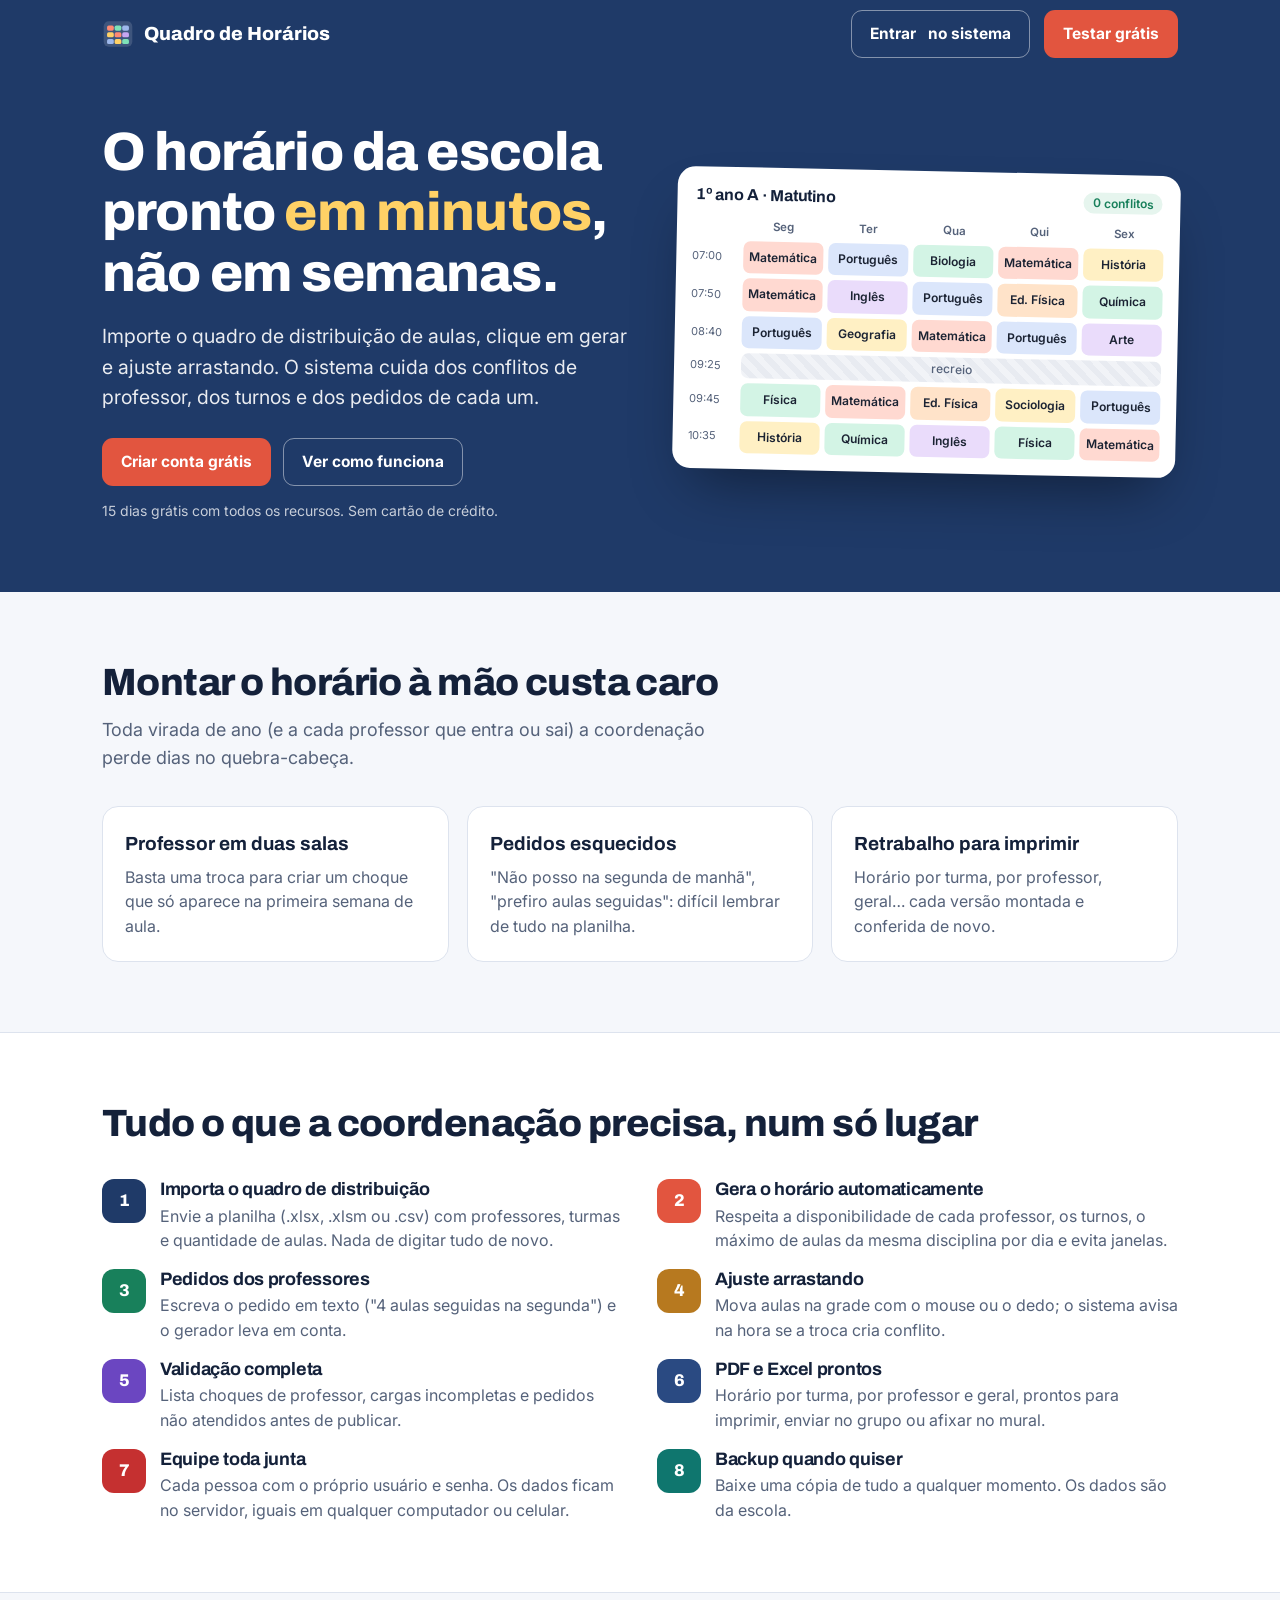
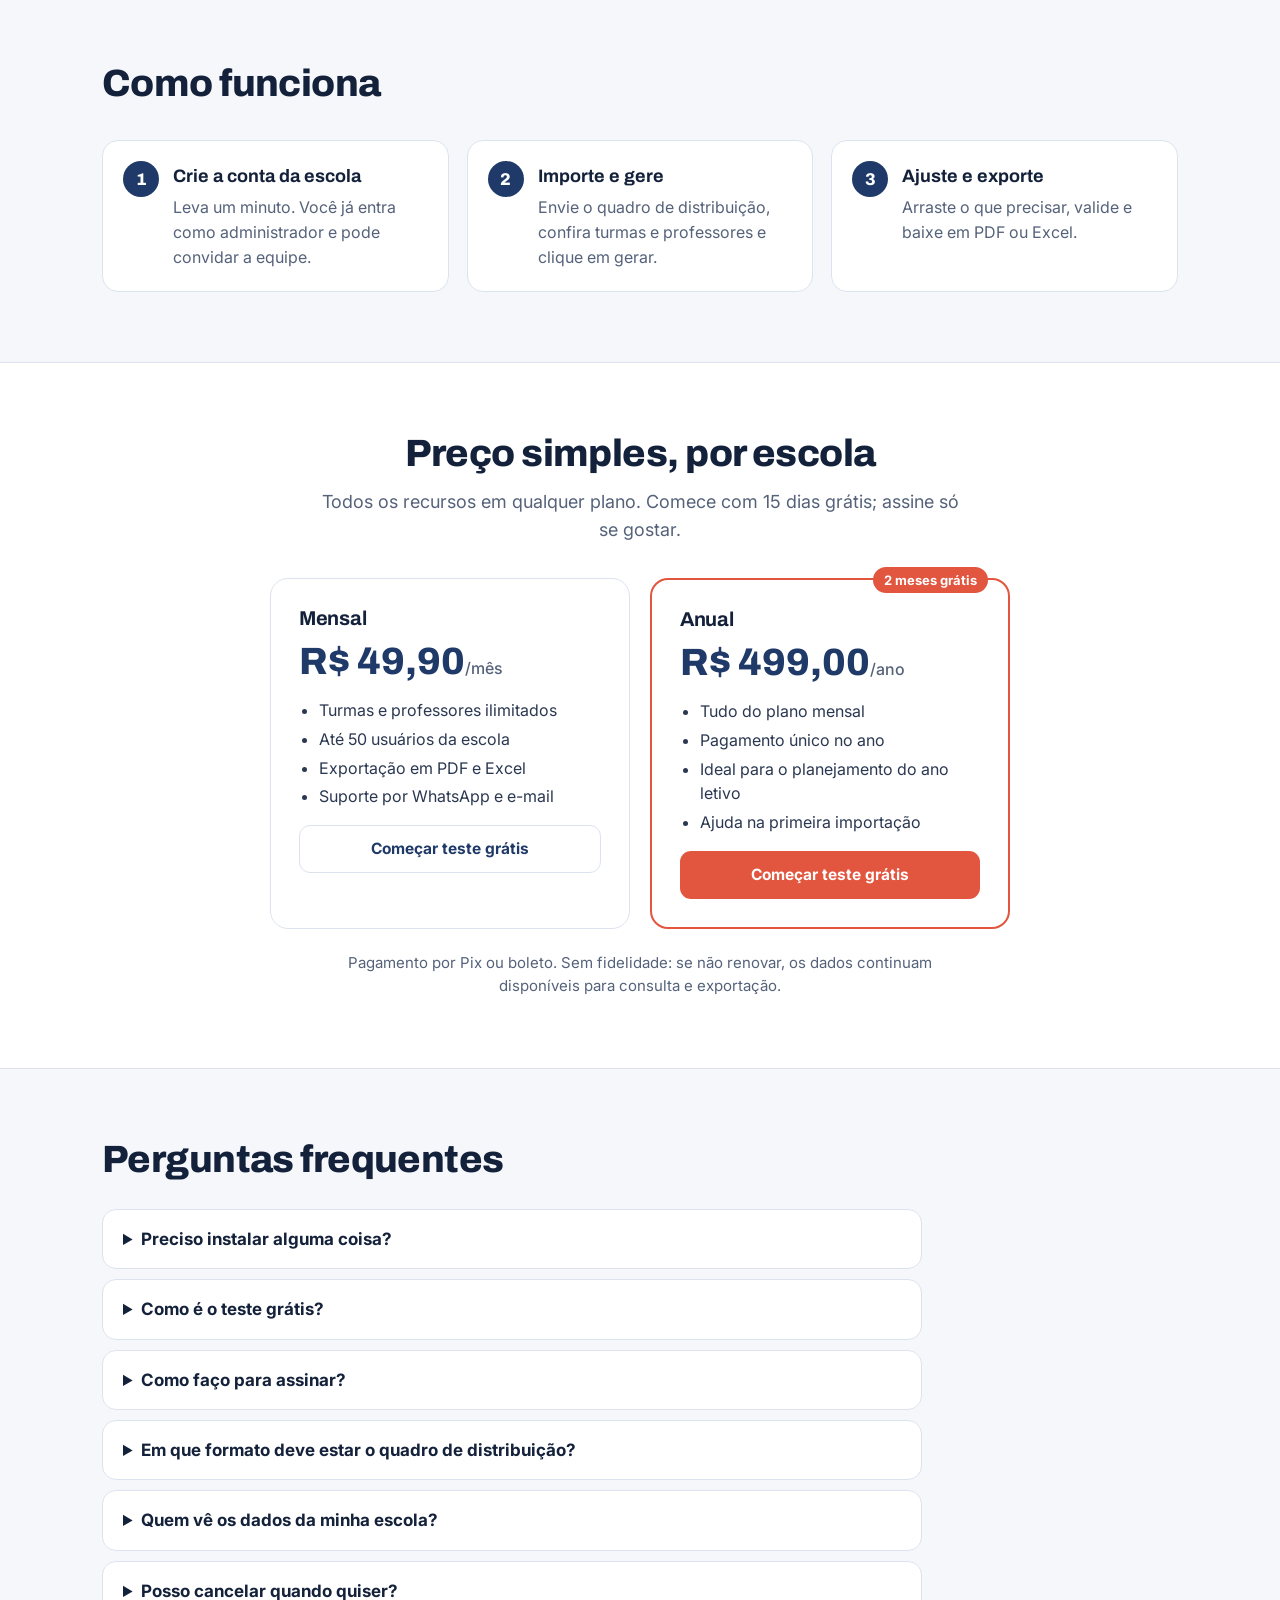
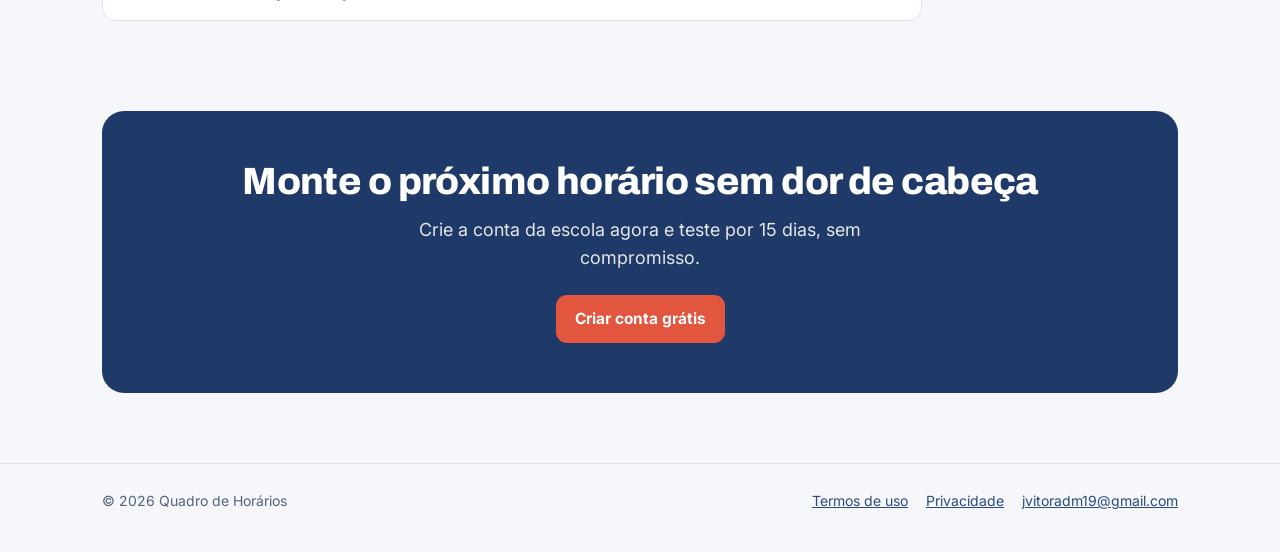
==== site/index.html @ f1c4f9b8 "Várias escolas: cadastro com teste grátis, vencimento, painel do dono e página de vendas - Banco: qu" ====
<!DOCTYPE html>
<html lang="pt-BR">
<head>
<meta charset="utf-8">
<meta name="viewport" content="width=device-width, initial-scale=1">
<title>Quadro de Horários · horário escolar pronto em minutos</title>
<meta name="description" content="Sistema online para montar o quadro de horários da escola: importa o quadro de distribuição de aulas, gera o horário sem conflitos, respeita os pedidos dos professores e exporta em PDF e Excel. Teste grátis por 15 dias.">
<meta property="og:title" content="Quadro de Horários · horário escolar pronto em minutos">
<meta property="og:description" content="Importe o quadro de distribuição, gere o horário sem conflitos e exporte em PDF e Excel. Teste grátis por 15 dias.">
<link rel="preconnect" href="https://fonts.googleapis.com">
<link href="https://fonts.googleapis.com/css2?family=Archivo:wght@600;700;800&family=Inter:wght@400;500;600;700&display=swap" rel="stylesheet">
<link rel="stylesheet" href="estilo.css">
<style>
.hero{background:var(--brand);color:#fff;padding:54px 0 70px;overflow:hidden}
.hero .w{display:grid;grid-template-columns:1.05fr 1fr;gap:44px;align-items:center}
.hero h1{font-size:clamp(34px,5vw,54px);font-weight:800;text-wrap:balance}
.hero h1 em{font-style:normal;color:#ffd166}
.hero p.lead{font-size:clamp(17px,2vw,19.5px);opacity:.9;margin:18px 0 26px;max-width:540px}
.hero .cta{display:flex;gap:12px;flex-wrap:wrap}
.hero small{display:block;margin-top:14px;opacity:.75;font-size:14px}
/* a "grade" ilustrativa */
.quadro{background:#fff;border-radius:18px;padding:16px;box-shadow:0 30px 60px -20px rgba(0,0,0,.45);color:var(--ink);transform:rotate(1.2deg)}
.quadro .tt{display:flex;justify-content:space-between;align-items:center;font-weight:700;font-family:var(--disp);margin:0 2px 10px}
.quadro .tt span{font:600 12px Inter;color:var(--ok);background:#e6f5ee;border-radius:99px;padding:3px 9px}
.g{display:grid;grid-template-columns:46px repeat(5,1fr);gap:5px;font-size:12px}
.g b{font-weight:600;color:var(--muted);text-align:center;font-size:11.5px}
.g i{font-style:normal;color:var(--muted);font-size:11px;display:flex;align-items:center}
.g div{border-radius:7px;padding:7px 5px;font-weight:600;text-align:center;color:#1b2333;white-space:nowrap;overflow:hidden;text-overflow:ellipsis}
.c1{background:#ffd9d1}.c2{background:#d3f4e5}.c3{background:#dbe6fb}.c4{background:#fff0c4}.c5{background:#eadcfb}.c6{background:#ffe3c9}
.g .rec{grid-column:2/-1;background:repeating-linear-gradient(45deg,#f1f3f7 0 6px,#e8ebf1 6px 12px);color:var(--muted);font-weight:500;padding:3px}
section{padding:70px 0}
section h2{font-size:clamp(27px,3.4vw,38px);font-weight:800;text-wrap:balance}
section p.sub{color:var(--muted);font-size:18px;max-width:640px;margin:12px 0 0}
.dor{display:grid;grid-template-columns:repeat(3,1fr);gap:18px;margin-top:34px}
.dor>div{background:#fff;border:1px solid var(--line);border-radius:16px;padding:22px}
.dor b{display:block;font-family:var(--disp);font-size:19px;margin-bottom:6px}
.dor p{margin:0;color:var(--muted)}
.rec-lista{display:grid;grid-template-columns:repeat(2,1fr);gap:16px 34px;margin-top:34px}
.rec-lista>div{display:grid;grid-template-columns:44px 1fr;gap:14px;align-items:start}
.rec-lista .ic{width:44px;height:44px;border-radius:12px;display:grid;place-items:center;font-weight:800;font-family:var(--disp);color:#fff;font-size:17px}
.rec-lista h3{font-size:18px;margin-bottom:4px}.rec-lista p{margin:0;color:var(--muted)}
.passos{counter-reset:p;display:grid;grid-template-columns:repeat(3,1fr);gap:18px;margin-top:34px}
.passos>div{counter-increment:p;position:relative;background:#fff;border:1px solid var(--line);border-radius:16px;padding:22px 22px 22px 70px}
.passos>div::before{content:counter(p);position:absolute;left:20px;top:20px;width:36px;height:36px;border-radius:50%;background:var(--brand);color:#fff;display:grid;place-items:center;font:800 17px var(--disp)}
.passos b{display:block;font-family:var(--disp);font-size:18px;margin-bottom:4px}.passos p{margin:0;color:var(--muted)}
.precos{display:grid;grid-template-columns:repeat(2,minmax(0,360px));gap:20px;margin-top:34px;justify-content:center}
.plano{background:#fff;border:1px solid var(--line);border-radius:18px;padding:28px;display:flex;flex-direction:column;gap:12px}
.plano.dest{border:2px solid var(--accent);position:relative}
.plano.dest::after{content:"2 meses grátis";position:absolute;top:-13px;right:20px;background:var(--accent);color:#fff;font-weight:700;font-size:13px;border-radius:99px;padding:3px 11px}
.plano h3{font-size:20px}.plano .v{font:800 38px var(--disp);color:var(--brand)}.plano .v small{font:500 16px Inter;color:var(--muted)}
.plano ul{margin:0;padding-left:20px;color:#2b3851}.plano li{margin:4px 0}
.faq{max-width:820px;margin-top:28px}
.faq details{background:#fff;border:1px solid var(--line);border-radius:14px;padding:16px 20px;margin-bottom:10px}
.faq summary{font-weight:700;cursor:pointer;font-size:17px}
.faq p{margin:10px 0 0;color:#2b3851}
.final{background:var(--brand);color:#fff;text-align:center;border-radius:22px;padding:50px 24px}
.final p{opacity:.88;font-size:18px;margin:12px auto 24px;max-width:560px}
.alt{background:#fff;border-top:1px solid var(--line);border-bottom:1px solid var(--line)}
@media (max-width:860px){
 .hero .w{grid-template-columns:1fr}.quadro{transform:none}
 .dor,.passos{grid-template-columns:1fr}.rec-lista{grid-template-columns:1fr}.precos{grid-template-columns:1fr}
 header.top .entrar-txt{display:none}
}
</style>
</head>
<body>
<header class="top"><div class="w">
  <a class="marca" href="./"><svg width="32" height="32" viewBox="0 0 38 38" aria-hidden="true"><rect x="2" y="4" width="34" height="30" rx="6" fill="#fff" opacity=".14"/><rect x="6" y="9" width="8" height="6" rx="2" fill="#ff8a73"/><rect x="15" y="9" width="8" height="6" rx="2" fill="#7ee2b8"/><rect x="24" y="9" width="8" height="6" rx="2" fill="#9db8ec"/><rect x="6" y="17" width="8" height="6" rx="2" fill="#ffd166"/><rect x="15" y="17" width="8" height="6" rx="2" fill="#ff8a73"/><rect x="24" y="17" width="8" height="6" rx="2" fill="#c7a6f2"/><rect x="6" y="25" width="8" height="6" rx="2" fill="#9db8ec"/><rect x="15" y="25" width="8" height="6" rx="2" fill="#ffd166"/><rect x="24" y="25" width="8" height="6" rx="2" fill="#7ee2b8"/></svg> Quadro de Horários</a><span class="sp"></span>
  <a class="btn lin" href="app/">Entrar<span class="entrar-txt">&nbsp;no sistema</span></a>
  <a class="btn acc" href="app/#criar">Testar grátis</a>
</div></header>

<div class="hero"><div class="w">
  <div>
    <h1>O horário da escola pronto <em>em minutos</em>, não em semanas.</h1>
    <p class="lead">Importe o quadro de distribuição de aulas, clique em gerar e ajuste arrastando. O sistema cuida dos conflitos de professor, dos turnos e dos pedidos de cada um.</p>
    <div class="cta"><a class="btn acc" href="app/#criar">Criar conta grátis</a><a class="btn lin" href="#como-funciona">Ver como funciona</a></div>
    <small>15 dias grátis com todos os recursos. Sem cartão de crédito.</small>
  </div>
  <div class="quadro" aria-hidden="true">
    <div class="tt">1º ano A · Matutino <span>0 conflitos</span></div>
    <div class="g">
      <i></i><b>Seg</b><b>Ter</b><b>Qua</b><b>Qui</b><b>Sex</b>
      <i>07:00</i><div class="c1">Matemática</div><div class="c3">Português</div><div class="c2">Biologia</div><div class="c1">Matemática</div><div class="c4">História</div>
      <i>07:50</i><div class="c1">Matemática</div><div class="c5">Inglês</div><div class="c3">Português</div><div class="c6">Ed. Física</div><div class="c2">Química</div>
      <i>08:40</i><div class="c3">Português</div><div class="c4">Geografia</div><div class="c1">Matemática</div><div class="c3">Português</div><div class="c5">Arte</div>
      <i>09:25</i><div class="rec">recreio</div>
      <i>09:45</i><div class="c2">Física</div><div class="c1">Matemática</div><div class="c6">Ed. Física</div><div class="c4">Sociologia</div><div class="c3">Português</div>
      <i>10:35</i><div class="c4">História</div><div class="c2">Química</div><div class="c5">Inglês</div><div class="c2">Física</div><div class="c1">Matemática</div>
    </div>
  </div>
</div></div>

<section><div class="w">
  <h2>Montar o horário à mão custa caro</h2>
  <p class="sub">Toda virada de ano (e a cada professor que entra ou sai) a coordenação perde dias no quebra-cabeça.</p>
  <div class="dor">
    <div><b>Professor em duas salas</b><p>Basta uma troca para criar um choque que só aparece na primeira semana de aula.</p></div>
    <div><b>Pedidos esquecidos</b><p>"Não posso na segunda de manhã", "prefiro aulas seguidas": difícil lembrar de tudo na planilha.</p></div>
    <div><b>Retrabalho para imprimir</b><p>Horário por turma, por professor, geral… cada versão montada e conferida de novo.</p></div>
  </div>
</div></section>

<section class="alt"><div class="w">
  <h2>Tudo o que a coordenação precisa, num só lugar</h2>
  <div class="rec-lista">
    <div><span class="ic" style="background:#1f3a68">1</span><div><h3>Importa o quadro de distribuição</h3><p>Envie a planilha (.xlsx, .xlsm ou .csv) com professores, turmas e quantidade de aulas. Nada de digitar tudo de novo.</p></div></div>
    <div><span class="ic" style="background:#e2553f">2</span><div><h3>Gera o horário automaticamente</h3><p>Respeita a disponibilidade de cada professor, os turnos, o máximo de aulas da mesma disciplina por dia e evita janelas.</p></div></div>
    <div><span class="ic" style="background:#18805b">3</span><div><h3>Pedidos dos professores</h3><p>Escreva o pedido em texto ("4 aulas seguidas na segunda") e o gerador leva em conta.</p></div></div>
    <div><span class="ic" style="background:#b7791f">4</span><div><h3>Ajuste arrastando</h3><p>Mova aulas na grade com o mouse ou o dedo; o sistema avisa na hora se a troca cria conflito.</p></div></div>
    <div><span class="ic" style="background:#6b46c1">5</span><div><h3>Validação completa</h3><p>Lista choques de professor, cargas incompletas e pedidos não atendidos antes de publicar.</p></div></div>
    <div><span class="ic" style="background:#2a4a82">6</span><div><h3>PDF e Excel prontos</h3><p>Horário por turma, por professor e geral, prontos para imprimir, enviar no grupo ou afixar no mural.</p></div></div>
    <div><span class="ic" style="background:#c53030">7</span><div><h3>Equipe toda junta</h3><p>Cada pessoa com o próprio usuário e senha. Os dados ficam no servidor, iguais em qualquer computador ou celular.</p></div></div>
    <div><span class="ic" style="background:#0f766e">8</span><div><h3>Backup quando quiser</h3><p>Baixe uma cópia de tudo a qualquer momento. Os dados são da escola.</p></div></div>
  </div>
</div></section>

<section id="como-funciona"><div class="w">
  <h2>Como funciona</h2>
  <div class="passos">
    <div><b>Crie a conta da escola</b><p>Leva um minuto. Você já entra como administrador e pode convidar a equipe.</p></div>
    <div><b>Importe e gere</b><p>Envie o quadro de distribuição, confira turmas e professores e clique em gerar.</p></div>
    <div><b>Ajuste e exporte</b><p>Arraste o que precisar, valide e baixe em PDF ou Excel.</p></div>
  </div>
</div></section>

<section class="alt" id="precos"><div class="w" style="text-align:center">
  <h2>Preço simples, por escola</h2>
  <p class="sub" style="margin:12px auto 0">Todos os recursos em qualquer plano. Comece com 15 dias grátis; assine só se gostar.</p>
  <div class="precos" style="text-align:left">
    <div class="plano"><h3>Mensal</h3><div class="v">R$ 49,90<small>/mês</small></div><ul><li>Turmas e professores ilimitados</li><li>Até 50 usuários da escola</li><li>Exportação em PDF e Excel</li><li>Suporte por WhatsApp e e-mail</li></ul><a class="btn out" href="app/#criar">Começar teste grátis</a></div>
    <div class="plano dest"><h3>Anual</h3><div class="v">R$ 499,00<small>/ano</small></div><ul><li>Tudo do plano mensal</li><li>Pagamento único no ano</li><li>Ideal para o planejamento do ano letivo</li><li>Ajuda na primeira importação</li></ul><a class="btn acc" href="app/#criar">Começar teste grátis</a></div>
  </div>
  <p class="sub" style="margin:22px auto 0;font-size:15px">Pagamento por Pix ou boleto. Sem fidelidade: se não renovar, os dados continuam disponíveis para consulta e exportação.</p>
</div></section>

<section><div class="w">
  <h2>Perguntas frequentes</h2>
  <div class="faq">
    <details><summary>Preciso instalar alguma coisa?</summary><p>Não. O sistema funciona no navegador do computador, do tablet ou do celular.</p></details>
    <details><summary>Como é o teste grátis?</summary><p>São 15 dias com todos os recursos, sem cartão. Ao final, se não assinar, você continua vendo e exportando o que fez, mas não consegue mais alterar.</p></details>
    <details><summary>Como faço para assinar?</summary><p>Fale com a gente (jvitoradm19@gmail.com). O pagamento é por Pix ou boleto e a liberação é feita no mesmo dia, sem perder nada do que já foi feito no teste.</p></details>
    <details><summary>Em que formato deve estar o quadro de distribuição?</summary><p>Uma planilha com professor, disciplina, turma e quantidade de aulas. Se o formato da sua escola for diferente, cadastre direto no sistema ou fale com a gente para ajudar na importação.</p></details>
    <details><summary>Quem vê os dados da minha escola?</summary><p>Só os usuários que o administrador da escola cadastrar. Cada escola tem os dados separados. Veja a <a href="privacidade.html">política de privacidade</a>.</p></details>
    <details><summary>Posso cancelar quando quiser?</summary><p>Sim. Não há fidelidade nem multa. Antes de sair, baixe o backup e as exportações em PDF e Excel.</p></details>
  </div>
</div></section>

<section style="padding-top:10px"><div class="w">
  <div class="final"><h2>Monte o próximo horário sem dor de cabeça</h2><p>Crie a conta da escola agora e teste por 15 dias, sem compromisso.</p><a class="btn acc" href="app/#criar">Criar conta grátis</a></div>
</div></section>

<footer><div class="w">
  <span>© 2026 Quadro de Horários</span><span class="sp"></span>
  <a href="termos.html">Termos de uso</a><a href="privacidade.html">Privacidade</a><span><a href="mailto:jvitoradm19@gmail.com">jvitoradm19@gmail.com</a></span>
</div></footer>
</body>
</html>
---- site/estilo.css ----
:root{color-scheme:light;--ink:#14213a;--muted:#55627a;--line:#dde3ee;--bg:#f5f7fb;--panel:#fff;--brand:#1f3a68;--brand2:#2a4a82;--accent:#e2553f;--ok:#18805b;--disp:Archivo,Inter,system-ui,sans-serif}
*{box-sizing:border-box}
body{margin:0;font:16px/1.55 Inter,system-ui,-apple-system,"Segoe UI",Roboto,sans-serif;color:var(--ink);background:var(--bg)}
a{color:var(--brand2)}
h1,h2,h3{font-family:var(--disp);line-height:1.12;letter-spacing:-.015em;margin:0}
.w{max-width:1120px;margin:0 auto;padding:0 22px}
header.top{background:var(--brand);color:#fff}
header.top .w{display:flex;align-items:center;gap:14px;min-height:68px}
.marca{display:flex;align-items:center;gap:10px;color:#fff;text-decoration:none;font-family:var(--disp);font-weight:800;font-size:19px}
.sp{flex:1}
.btn{display:inline-flex;align-items:center;justify-content:center;gap:8px;border-radius:11px;padding:11px 18px;font-weight:700;text-decoration:none;border:1px solid transparent;min-height:46px;font-size:15.5px}
.btn.acc{background:var(--accent);color:#fff}
.btn.acc:hover{filter:brightness(1.06)}
.btn.lin{border-color:rgba(255,255,255,.45);color:#fff;background:transparent}
.btn.pri{background:var(--brand);color:#fff}
.btn.out{border-color:var(--line);background:#fff;color:var(--brand)}
:focus-visible{outline:3px solid var(--accent);outline-offset:2px}
.doc{background:#fff;border:1px solid var(--line);border-radius:16px;padding:34px clamp(20px,4vw,48px);margin:34px auto 60px;max-width:820px}
.doc h1{font-size:30px;margin-bottom:6px}.doc h2{font-size:19px;margin:26px 0 8px}.doc p,.doc li{color:#2b3851}
footer{border-top:1px solid var(--line);padding:26px 0 40px;color:var(--muted);font-size:14px}
footer .w{display:flex;gap:18px;flex-wrap:wrap;align-items:center}
.btn{white-space:nowrap}
@media (max-width:520px){header.top .w{gap:8px}header.top .btn{padding:8px 12px;min-height:40px;font-size:14px}.marca{font-size:15px;gap:7px}}
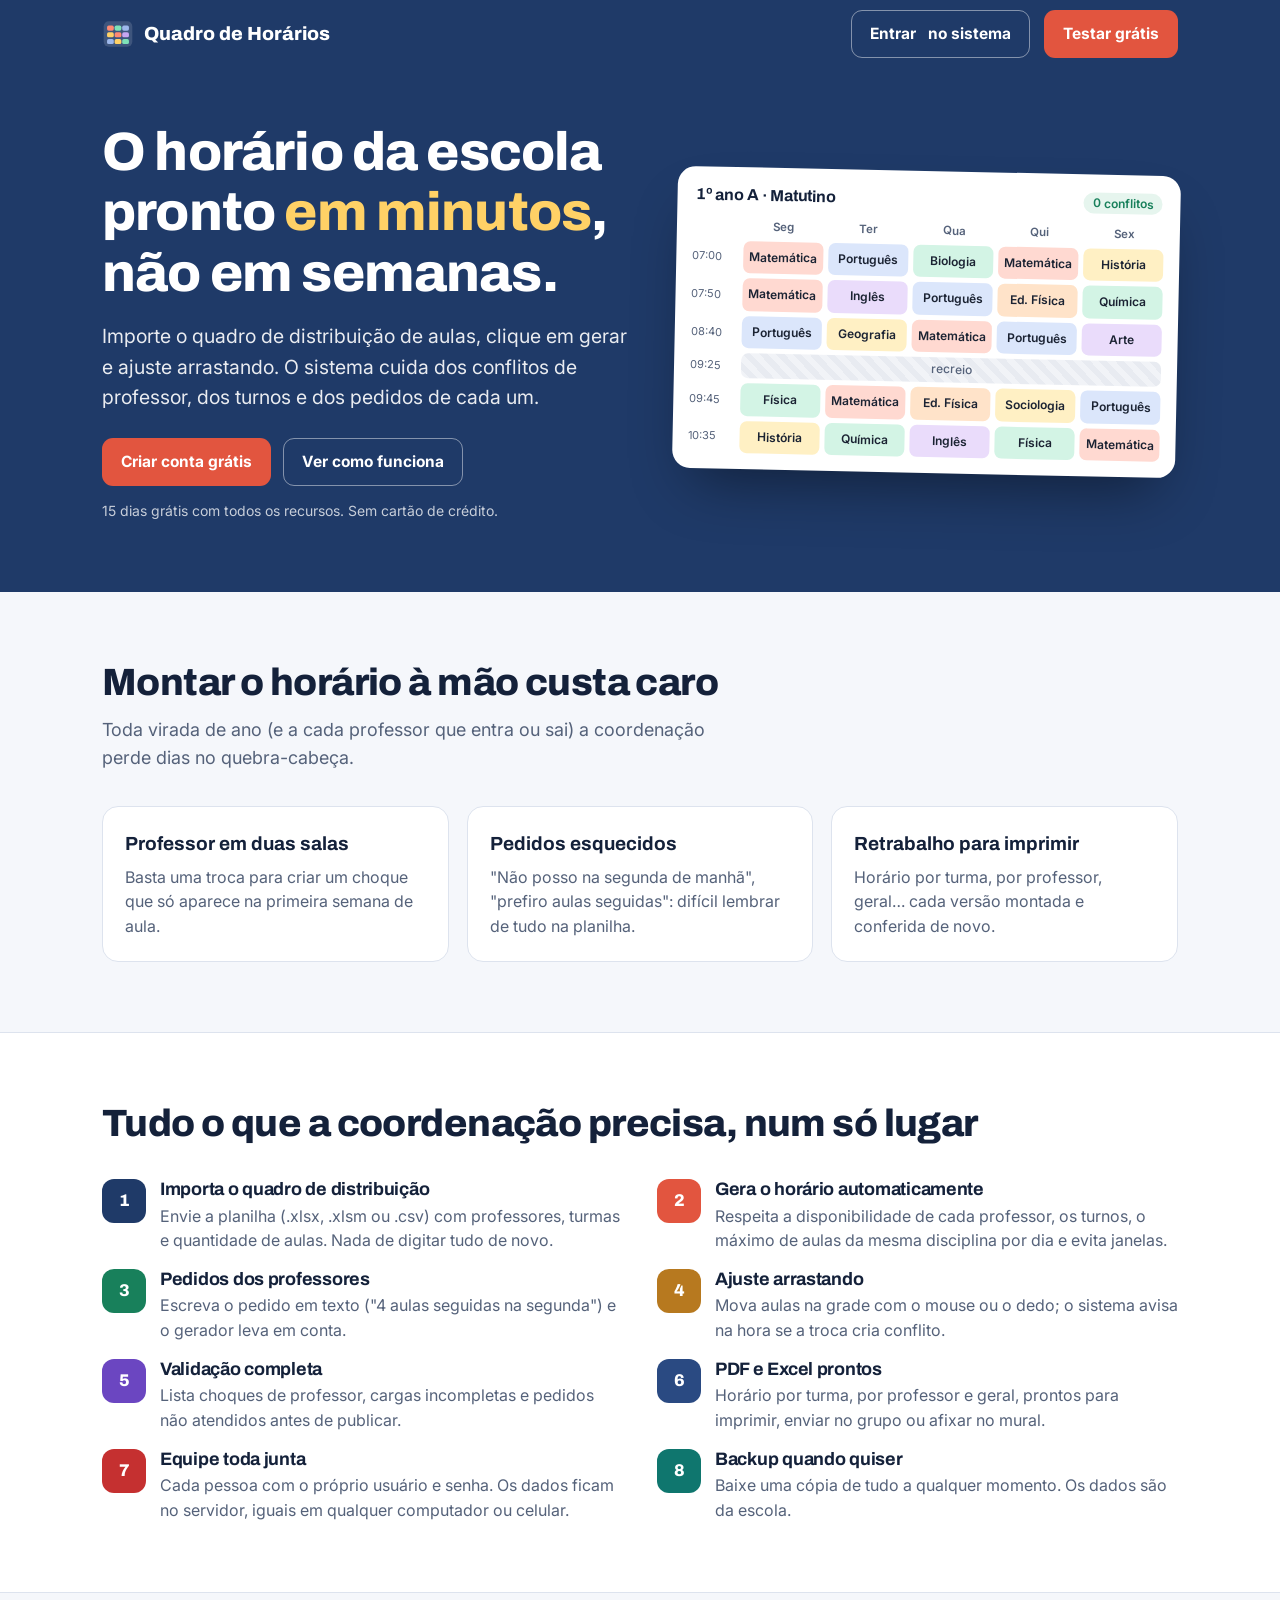
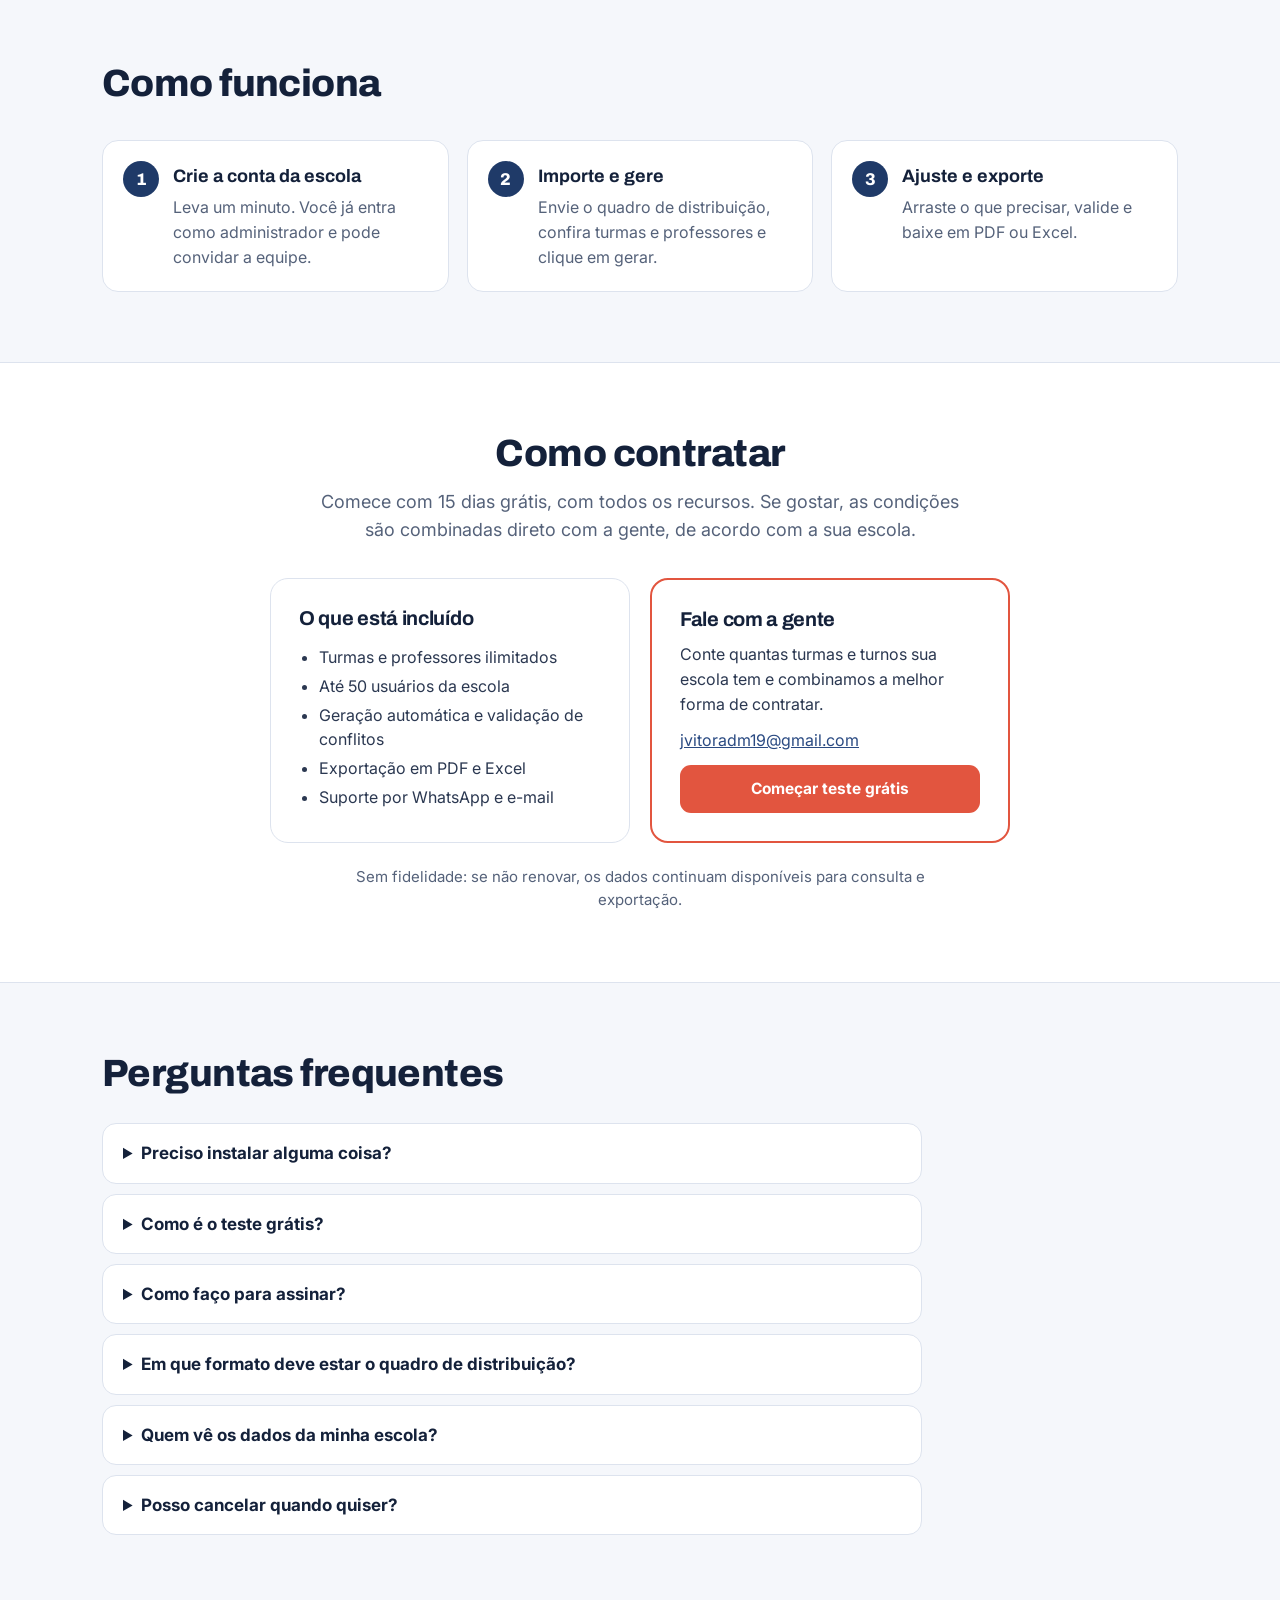
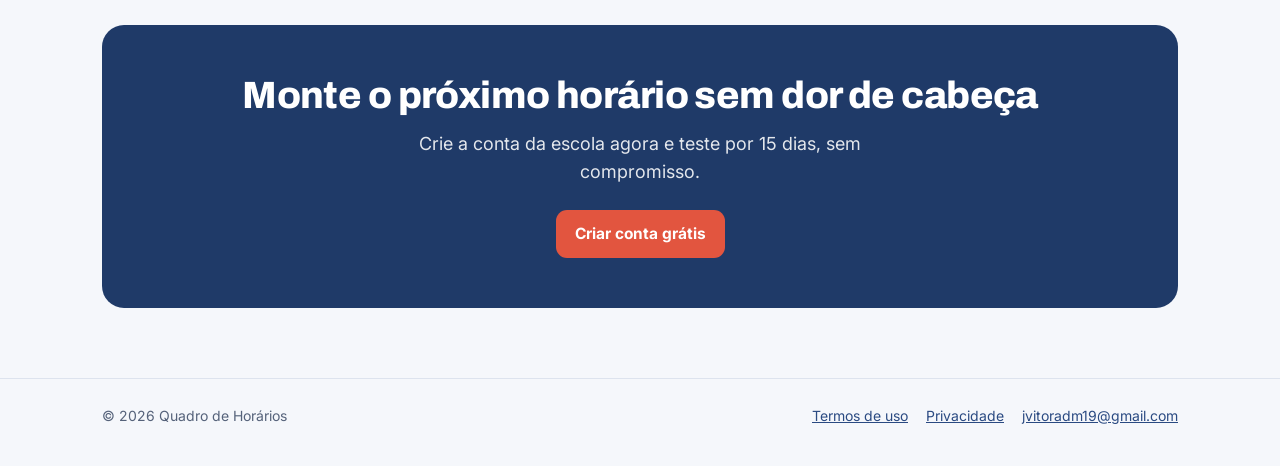
==== commit cb9a2189: "Tira os valores do site: condições combinadas direto com a escola Co-Authored-By: Claude Opus 5.5 <n" ====
--- a/site/index.html
+++ b/site/index.html
@@ -46,7 +46,6 @@
 .precos{display:grid;grid-template-columns:repeat(2,minmax(0,360px));gap:20px;margin-top:34px;justify-content:center}
 .plano{background:#fff;border:1px solid var(--line);border-radius:18px;padding:28px;display:flex;flex-direction:column;gap:12px}
 .plano.dest{border:2px solid var(--accent);position:relative}
-.plano.dest::after{content:"2 meses grátis";position:absolute;top:-13px;right:20px;background:var(--accent);color:#fff;font-weight:700;font-size:13px;border-radius:99px;padding:3px 11px}
 .plano h3{font-size:20px}.plano .v{font:800 38px var(--disp);color:var(--brand)}.plano .v small{font:500 16px Inter;color:var(--muted)}
 .plano ul{margin:0;padding-left:20px;color:#2b3851}.plano li{margin:4px 0}
 .faq{max-width:820px;margin-top:28px}
@@ -125,13 +124,13 @@
 </div></section>
 
 <section class="alt" id="precos"><div class="w" style="text-align:center">
-  <h2>Preço simples, por escola</h2>
-  <p class="sub" style="margin:12px auto 0">Todos os recursos em qualquer plano. Comece com 15 dias grátis; assine só se gostar.</p>
+  <h2>Como contratar</h2>
+  <p class="sub" style="margin:12px auto 0">Comece com 15 dias grátis, com todos os recursos. Se gostar, as condições são combinadas direto com a gente, de acordo com a sua escola.</p>
   <div class="precos" style="text-align:left">
-    <div class="plano"><h3>Mensal</h3><div class="v">R$ 49,90<small>/mês</small></div><ul><li>Turmas e professores ilimitados</li><li>Até 50 usuários da escola</li><li>Exportação em PDF e Excel</li><li>Suporte por WhatsApp e e-mail</li></ul><a class="btn out" href="app/#criar">Começar teste grátis</a></div>
-    <div class="plano dest"><h3>Anual</h3><div class="v">R$ 499,00<small>/ano</small></div><ul><li>Tudo do plano mensal</li><li>Pagamento único no ano</li><li>Ideal para o planejamento do ano letivo</li><li>Ajuda na primeira importação</li></ul><a class="btn acc" href="app/#criar">Começar teste grátis</a></div>
+    <div class="plano"><h3>O que está incluído</h3><ul><li>Turmas e professores ilimitados</li><li>Até 50 usuários da escola</li><li>Geração automática e validação de conflitos</li><li>Exportação em PDF e Excel</li><li>Suporte por WhatsApp e e-mail</li></ul></div>
+    <div class="plano dest"><h3>Fale com a gente</h3><p style="margin:0;color:#2b3851">Conte quantas turmas e turnos sua escola tem e combinamos a melhor forma de contratar.</p><p style="margin:0"><a href="mailto:jvitoradm19@gmail.com">jvitoradm19@gmail.com</a></p><a class="btn acc" href="app/#criar" style="margin-top:auto">Começar teste grátis</a></div>
   </div>
-  <p class="sub" style="margin:22px auto 0;font-size:15px">Pagamento por Pix ou boleto. Sem fidelidade: se não renovar, os dados continuam disponíveis para consulta e exportação.</p>
+  <p class="sub" style="margin:22px auto 0;font-size:15px">Sem fidelidade: se não renovar, os dados continuam disponíveis para consulta e exportação.</p>
 </div></section>
 
 <section><div class="w">
@@ -139,7 +138,7 @@
   <div class="faq">
     <details><summary>Preciso instalar alguma coisa?</summary><p>Não. O sistema funciona no navegador do computador, do tablet ou do celular.</p></details>
     <details><summary>Como é o teste grátis?</summary><p>São 15 dias com todos os recursos, sem cartão. Ao final, se não assinar, você continua vendo e exportando o que fez, mas não consegue mais alterar.</p></details>
-    <details><summary>Como faço para assinar?</summary><p>Fale com a gente (jvitoradm19@gmail.com). O pagamento é por Pix ou boleto e a liberação é feita no mesmo dia, sem perder nada do que já foi feito no teste.</p></details>
+    <details><summary>Como faço para assinar?</summary><p>Fale com a gente (jvitoradm19@gmail.com). As condições são combinadas direto com você e a liberação é feita no mesmo dia, sem perder nada do que já foi feito no teste.</p></details>
     <details><summary>Em que formato deve estar o quadro de distribuição?</summary><p>Uma planilha com professor, disciplina, turma e quantidade de aulas. Se o formato da sua escola for diferente, cadastre direto no sistema ou fale com a gente para ajudar na importação.</p></details>
     <details><summary>Quem vê os dados da minha escola?</summary><p>Só os usuários que o administrador da escola cadastrar. Cada escola tem os dados separados. Veja a <a href="privacidade.html">política de privacidade</a>.</p></details>
     <details><summary>Posso cancelar quando quiser?</summary><p>Sim. Não há fidelidade nem multa. Antes de sair, baixe o backup e as exportações em PDF e Excel.</p></details>
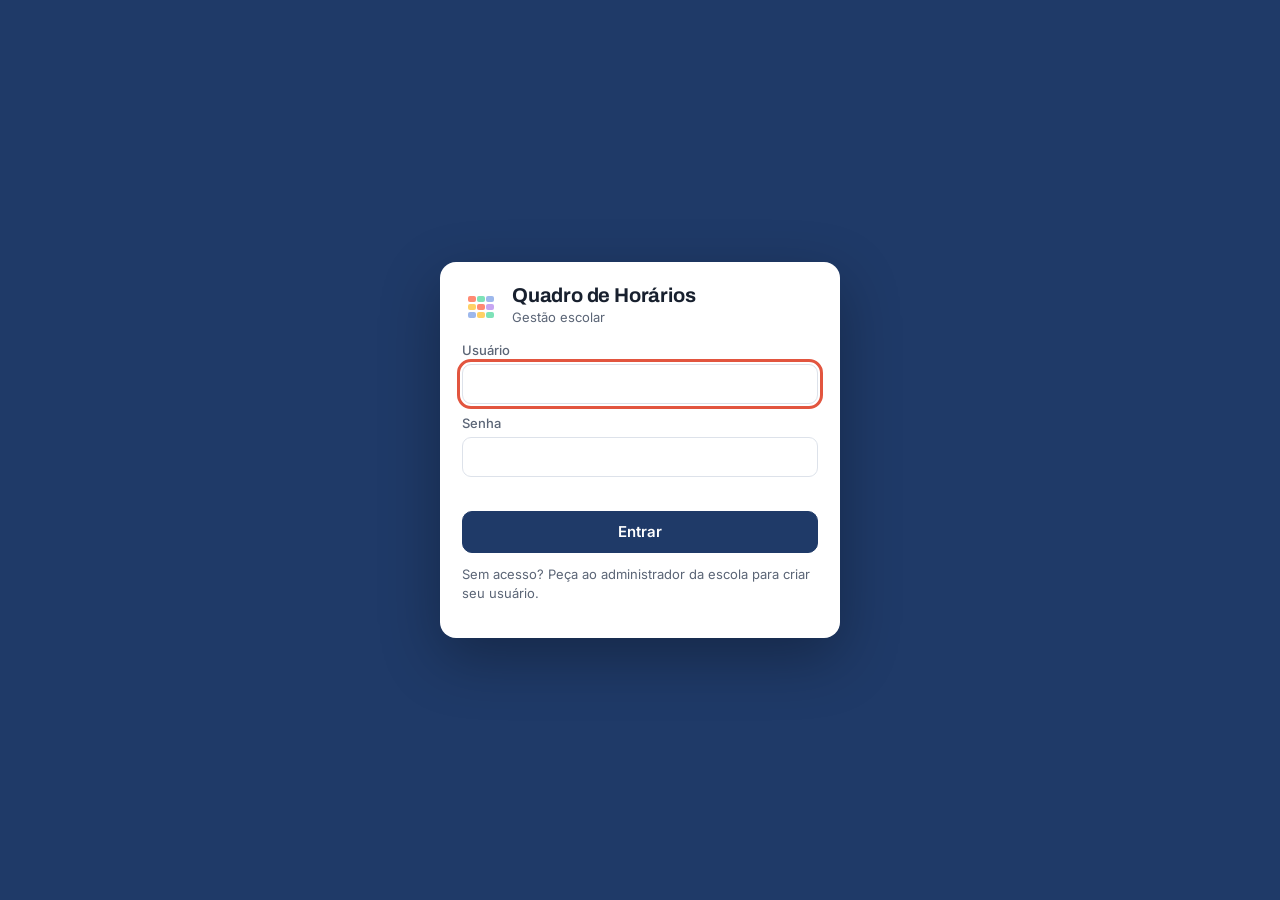
==== commit 387b7c3e: "Sistema com o visual de antes; só o dono cria e libera escolas - Volta o design original do sistema " ====
--- a/site/index.html
+++ b/site/index.html
@@ -3,155 +3,1878 @@
 <head>
 <meta charset="utf-8">
 <meta name="viewport" content="width=device-width, initial-scale=1">
-<title>Quadro de Horários · horário escolar pronto em minutos</title>
-<meta name="description" content="Sistema online para montar o quadro de horários da escola: importa o quadro de distribuição de aulas, gera o horário sem conflitos, respeita os pedidos dos professores e exporta em PDF e Excel. Teste grátis por 15 dias.">
-<meta property="og:title" content="Quadro de Horários · horário escolar pronto em minutos">
-<meta property="og:description" content="Importe o quadro de distribuição, gere o horário sem conflitos e exporte em PDF e Excel. Teste grátis por 15 dias.">
+<title>Quadro de Horários Escolar</title>
 <link rel="preconnect" href="https://fonts.googleapis.com">
-<link href="https://fonts.googleapis.com/css2?family=Archivo:wght@600;700;800&family=Inter:wght@400;500;600;700&display=swap" rel="stylesheet">
-<link rel="stylesheet" href="estilo.css">
+<link href="https://fonts.googleapis.com/css2?family=Archivo:wght@400;500;600;700;800&family=Inter:wght@400;500;600;700&display=swap" rel="stylesheet">
 <style>
-.hero{background:var(--brand);color:#fff;padding:54px 0 70px;overflow:hidden}
-.hero .w{display:grid;grid-template-columns:1.05fr 1fr;gap:44px;align-items:center}
-.hero h1{font-size:clamp(34px,5vw,54px);font-weight:800;text-wrap:balance}
-.hero h1 em{font-style:normal;color:#ffd166}
-.hero p.lead{font-size:clamp(17px,2vw,19.5px);opacity:.9;margin:18px 0 26px;max-width:540px}
-.hero .cta{display:flex;gap:12px;flex-wrap:wrap}
-.hero small{display:block;margin-top:14px;opacity:.75;font-size:14px}
-/* a "grade" ilustrativa */
-.quadro{background:#fff;border-radius:18px;padding:16px;box-shadow:0 30px 60px -20px rgba(0,0,0,.45);color:var(--ink);transform:rotate(1.2deg)}
-.quadro .tt{display:flex;justify-content:space-between;align-items:center;font-weight:700;font-family:var(--disp);margin:0 2px 10px}
-.quadro .tt span{font:600 12px Inter;color:var(--ok);background:#e6f5ee;border-radius:99px;padding:3px 9px}
-.g{display:grid;grid-template-columns:46px repeat(5,1fr);gap:5px;font-size:12px}
-.g b{font-weight:600;color:var(--muted);text-align:center;font-size:11.5px}
-.g i{font-style:normal;color:var(--muted);font-size:11px;display:flex;align-items:center}
-.g div{border-radius:7px;padding:7px 5px;font-weight:600;text-align:center;color:#1b2333;white-space:nowrap;overflow:hidden;text-overflow:ellipsis}
-.c1{background:#ffd9d1}.c2{background:#d3f4e5}.c3{background:#dbe6fb}.c4{background:#fff0c4}.c5{background:#eadcfb}.c6{background:#ffe3c9}
-.g .rec{grid-column:2/-1;background:repeating-linear-gradient(45deg,#f1f3f7 0 6px,#e8ebf1 6px 12px);color:var(--muted);font-weight:500;padding:3px}
-section{padding:70px 0}
-section h2{font-size:clamp(27px,3.4vw,38px);font-weight:800;text-wrap:balance}
-section p.sub{color:var(--muted);font-size:18px;max-width:640px;margin:12px 0 0}
-.dor{display:grid;grid-template-columns:repeat(3,1fr);gap:18px;margin-top:34px}
-.dor>div{background:#fff;border:1px solid var(--line);border-radius:16px;padding:22px}
-.dor b{display:block;font-family:var(--disp);font-size:19px;margin-bottom:6px}
-.dor p{margin:0;color:var(--muted)}
-.rec-lista{display:grid;grid-template-columns:repeat(2,1fr);gap:16px 34px;margin-top:34px}
-.rec-lista>div{display:grid;grid-template-columns:44px 1fr;gap:14px;align-items:start}
-.rec-lista .ic{width:44px;height:44px;border-radius:12px;display:grid;place-items:center;font-weight:800;font-family:var(--disp);color:#fff;font-size:17px}
-.rec-lista h3{font-size:18px;margin-bottom:4px}.rec-lista p{margin:0;color:var(--muted)}
-.passos{counter-reset:p;display:grid;grid-template-columns:repeat(3,1fr);gap:18px;margin-top:34px}
-.passos>div{counter-increment:p;position:relative;background:#fff;border:1px solid var(--line);border-radius:16px;padding:22px 22px 22px 70px}
-.passos>div::before{content:counter(p);position:absolute;left:20px;top:20px;width:36px;height:36px;border-radius:50%;background:var(--brand);color:#fff;display:grid;place-items:center;font:800 17px var(--disp)}
-.passos b{display:block;font-family:var(--disp);font-size:18px;margin-bottom:4px}.passos p{margin:0;color:var(--muted)}
-.precos{display:grid;grid-template-columns:repeat(2,minmax(0,360px));gap:20px;margin-top:34px;justify-content:center}
-.plano{background:#fff;border:1px solid var(--line);border-radius:18px;padding:28px;display:flex;flex-direction:column;gap:12px}
-.plano.dest{border:2px solid var(--accent);position:relative}
-.plano h3{font-size:20px}.plano .v{font:800 38px var(--disp);color:var(--brand)}.plano .v small{font:500 16px Inter;color:var(--muted)}
-.plano ul{margin:0;padding-left:20px;color:#2b3851}.plano li{margin:4px 0}
-.faq{max-width:820px;margin-top:28px}
-.faq details{background:#fff;border:1px solid var(--line);border-radius:14px;padding:16px 20px;margin-bottom:10px}
-.faq summary{font-weight:700;cursor:pointer;font-size:17px}
-.faq p{margin:10px 0 0;color:#2b3851}
-.final{background:var(--brand);color:#fff;text-align:center;border-radius:22px;padding:50px 24px}
-.final p{opacity:.88;font-size:18px;margin:12px auto 24px;max-width:560px}
-.alt{background:#fff;border-top:1px solid var(--line);border-bottom:1px solid var(--line)}
-@media (max-width:860px){
- .hero .w{grid-template-columns:1fr}.quadro{transform:none}
- .dor,.passos{grid-template-columns:1fr}.rec-lista{grid-template-columns:1fr}.precos{grid-template-columns:1fr}
- header.top .entrar-txt{display:none}
-}
+/* VOICE: ferramenta de trabalho da coordenação — sóbria, densa, precisa
+   IDEA: o quadro de horários de cortiça da sala dos professores, com fichas coloridas por disciplina
+   PICTURE: a própria grade semanal, grande, com as fichas de aula que se arrastam
+   COLOUR and TYPE: tinta azul-escola #1f3a68, papel branco, fichas nas cores das disciplinas, acento coral; Archivo + Inter
+   LAYOUT: barra lateral de módulos, área de trabalho larga; no celular, barra superior e grade com rolagem lateral */
+:root{color-scheme:light dark;--disp:Archivo,Inter,system-ui,-apple-system,'Segoe UI',Roboto,sans-serif;
+--bg:light-dark(#eef1f6,#11151d);--panel:light-dark(#ffffff,#1a202b);--panel2:light-dark(#f6f8fb,#202837);--ink:light-dark(#18202e,#e7ebf2);--muted:light-dark(#5b6576,#9aa5b8);
+--line:light-dark(#dde2ea,#2c3546);--brand:light-dark(#1f3a68,#9db8ec);--brand-ink:light-dark(#ffffff,#0f1828);--brand-bg:light-dark(#1f3a68,#2a4a82);--accent:light-dark(#e2553f,#ff8a73);
+--ok:light-dark(#18805b,#59d3a2);--warn:light-dark(#b7791f,#f2c46b);--bad:light-dark(#c53030,#ff7b7b);--sel:light-dark(#ffe7a3,#5b4a16)}
+:root[data-theme=light]{color-scheme:light}:root[data-theme=dark]{color-scheme:dark}
+*{box-sizing:border-box;min-width:0}
+html,body{height:100%}
+body{margin:0;background:var(--bg);color:var(--ink);font:15px/1.45 Inter,system-ui,-apple-system,"Segoe UI",Roboto,sans-serif;overflow-x:clip}
+h1,h2,h3{font-family:var(--disp);line-height:1.1;margin:0;letter-spacing:-.01em}
+h1{font-size:clamp(24px,3vw,32px);font-weight:800;text-wrap:balance}
+h2{font-size:20px;font-weight:700}
+h3{font-size:16px;font-weight:700}
+button,input,select,textarea{font:inherit;color:inherit}
+.app{display:grid;grid-template-columns:232px minmax(0,1fr);min-height:100vh}
+aside{background:var(--brand-bg);color:#fff;padding:18px 12px;position:sticky;top:0;height:100vh;overflow:auto;display:flex;flex-direction:column;gap:4px}
+.logo{display:flex;gap:10px;align-items:center;padding:4px 8px 16px}
+.logo svg{flex:none}
+.logo b{font-family:var(--disp);font-size:16px;line-height:1.1;display:block}
+.logo small{opacity:.75;font-size:12px}
+nav a{display:flex;align-items:center;gap:10px;padding:10px 12px;border-radius:9px;color:#fff;text-decoration:none;opacity:.82;font-weight:500;min-height:42px}
+nav a:hover{background:rgba(255,255,255,.08);opacity:1}
+nav a.on{background:rgba(255,255,255,.16);opacity:1;font-weight:600}
+nav a .n{margin-left:auto;background:var(--accent);color:#fff;border-radius:99px;font-size:11px;padding:1px 7px;font-weight:700}
+nav .sep{font-size:11px;opacity:.6;padding:12px 12px 4px}
+.save{margin-top:auto;font-size:12px;opacity:.85;padding:10px 12px;border-top:1px solid rgba(255,255,255,.15)}
+.save i{display:inline-block;width:8px;height:8px;border-radius:50%;background:#7ee2b8;margin-right:6px}
+.save.pend i{background:#ffd166}.save.err i{background:#ff7b7b}
+main{padding:22px clamp(14px,2.4vw,32px) 60px;max-width:1500px;width:100%}
+.top{display:flex;flex-wrap:wrap;gap:12px;align-items:flex-end;justify-content:space-between;margin-bottom:18px}
+.top p{margin:6px 0 0;color:var(--muted)}
+.card{background:var(--panel);border:1px solid var(--line);border-radius:14px;padding:16px}
+.grid{display:grid;gap:14px}
+.kpis{grid-template-columns:repeat(auto-fit,minmax(150px,1fr))}
+.kpi{padding:14px 16px}
+.kpi small{color:var(--muted);font-size:13px;display:block}
+.kpi b{font-family:var(--disp);font-size:30px;line-height:1.1;display:block;margin-top:4px}
+.kpi span{font-size:12.5px;color:var(--muted)}
+.kpi.bad b{color:var(--bad)}.kpi.ok b{color:var(--ok)}
+.btn{display:inline-flex;align-items:center;gap:8px;border:1px solid var(--line);background:var(--panel);border-radius:10px;padding:9px 14px;min-height:42px;cursor:pointer;font-weight:600;white-space:nowrap}
+.btn:hover{border-color:var(--brand)}
+.btn.pri{background:var(--brand-bg);border-color:var(--brand-bg);color:#fff}
+.btn.acc{background:var(--accent);border-color:var(--accent);color:#fff}
+.btn.sm{min-height:34px;padding:5px 10px;font-size:13px;border-radius:8px}
+.btn.ghost{background:transparent}
+.btn.danger{color:var(--bad)}
+.btn:disabled{opacity:.45;cursor:not-allowed}
+:focus-visible{outline:3px solid var(--accent);outline-offset:2px}
+.row{display:flex;flex-wrap:wrap;gap:8px;align-items:center}
+.sp{flex:1}
+input[type=text],input[type=password],input[type=number],input[type=search],select,textarea{background:var(--panel);border:1px solid var(--line);border-radius:9px;padding:8px 10px;min-height:40px;font-size:15px}
+input[type=number]{width:80px}
+textarea{width:100%;min-height:70px}
+label.f{display:flex;flex-direction:column;gap:4px;font-size:13px;color:var(--muted);font-weight:500}
+label.f input,label.f select{color:var(--ink)}
+table{border-collapse:collapse;width:100%}
+th,td{border-bottom:1px solid var(--line);padding:8px 10px;text-align:left;vertical-align:middle}
+th{font-size:12.5px;color:var(--muted);font-weight:600;background:var(--panel2);position:sticky;top:0;z-index:1}
+td.num,th.num{text-align:right;font-variant-numeric:tabular-nums}
+.scroll{overflow:auto}
+.tbl{border:1px solid var(--line);border-radius:12px;overflow:auto;background:var(--panel);max-height:70vh}
+.chip{display:inline-flex;align-items:center;gap:5px;border-radius:7px;padding:2px 8px;font-size:12px;font-weight:600;color:#fff;white-space:nowrap}
+.tag{display:inline-block;border-radius:99px;padding:1px 8px;font-size:12px;font-weight:600;background:var(--panel2);border:1px solid var(--line)}
+.tag.bad{color:var(--bad);border-color:currentColor}.tag.ok{color:var(--ok);border-color:currentColor}.tag.warn{color:var(--warn);border-color:currentColor}
+.dot{width:12px;height:12px;border-radius:4px;display:inline-block;flex:none}
+.muted{color:var(--muted)}
+.bar{height:9px;background:var(--panel2);border-radius:99px;overflow:hidden;border:1px solid var(--line)}
+.bar i{display:block;height:100%;background:var(--brand)}
+.bar i.full{background:var(--ok)}
+.hint{font-size:13px;color:var(--muted)}
+.empty{padding:40px 20px;text-align:center;color:var(--muted)}
+/* grade */
+.gwrap{display:grid;grid-template-columns:minmax(0,1fr) 290px;gap:14px;align-items:start}
+.sched{border-collapse:separate;border-spacing:4px;width:100%;table-layout:fixed;min-width:640px}
+.sched th{background:transparent;border:0;text-align:center;font-family:var(--disp);font-size:14px;color:var(--ink);position:static;padding:4px}
+.sched td{border:0;padding:0;height:62px}
+.sched td.h{width:74px;text-align:right;padding-right:6px;font-variant-numeric:tabular-nums;color:var(--muted);font-size:13px;line-height:1.15}
+.sched td.h b{display:block;color:var(--ink);font-size:14px}
+.cell{height:100%;min-height:58px;border-radius:10px;border:1.5px dashed var(--line);background:var(--panel);display:flex;flex-direction:column;justify-content:center;padding:6px 8px;cursor:pointer;position:relative;overflow:hidden;transition:transform .12s}
+.cell.fill{border:0;color:#fff;box-shadow:inset 0 -3px 0 rgba(0,0,0,.18)}
+.cell .d{font-weight:700;font-size:13.5px;line-height:1.15;display:-webkit-box;-webkit-line-clamp:2;-webkit-box-orient:vertical;overflow:hidden}
+.cell .p{font-size:12px;opacity:.92;white-space:nowrap;overflow:hidden;text-overflow:ellipsis}
+.cell.off{background:repeating-linear-gradient(45deg,var(--panel2) 0 6px,transparent 6px 12px);cursor:not-allowed;border-style:solid}
+.cell.na{background:repeating-linear-gradient(-45deg,light-dark(#fde8e8,#3a1f22) 0 6px,transparent 6px 12px)}
+.cell.sel{outline:3px solid var(--accent);outline-offset:1px}
+.cell.conf{outline:3px solid var(--bad);outline-offset:1px}
+.cell.conf::after{content:"!";position:absolute;top:4px;right:6px;width:18px;height:18px;border-radius:50%;background:var(--bad);color:#fff;font-weight:800;font-size:12px;display:grid;place-items:center}
+.cell .pin{position:absolute;bottom:3px;right:6px;font-size:11px;opacity:.9}
+.cell.drop{transform:scale(1.03);outline:3px dashed var(--brand)}
+.cell.flash{animation:fl 1.2s 2}
+@keyframes fl{50%{outline:4px solid var(--accent)}}
+@media (prefers-reduced-motion:reduce){.cell{transition:none}.cell.flash{animation:none;outline:4px solid var(--accent)}}
+.sched tr.ivr td{height:auto}
+.intv{text-align:center;font-size:12px;font-weight:600;color:var(--muted);background:repeating-linear-gradient(90deg,var(--panel2) 0 10px,transparent 10px 14px);border-radius:8px;padding:3px}
+.tray .it{display:flex;gap:8px;align-items:center;padding:8px;border-radius:10px;border:1px solid var(--line);margin-bottom:6px;background:var(--panel);cursor:grab}
+.tray .it:active{cursor:grabbing}
+.tray .it .c{width:10px;align-self:stretch;border-radius:5px}
+.tray .it b{font-size:13.5px;display:block;line-height:1.2}
+.tray .it small{color:var(--muted);font-size:12px}
+.tray .it .q{margin-left:auto;font-family:var(--disp);font-weight:800;font-size:18px}
+.tabs{display:inline-flex;background:var(--panel2);border:1px solid var(--line);border-radius:11px;padding:3px}
+.tabs button{border:0;background:transparent;padding:7px 14px;border-radius:8px;font-weight:600;cursor:pointer;min-height:36px}
+.tabs button.on{background:var(--panel);box-shadow:0 1px 3px rgba(0,0,0,.12)}
+.geral{border-collapse:separate;border-spacing:2px;font-size:11.5px}
+.geral th{position:sticky;top:0;background:var(--panel);font-size:11px;padding:4px;text-align:center;z-index:2}
+.geral th.t{left:0;z-index:3;text-align:left}
+.geral td{border:0;padding:0;min-width:46px;height:34px}
+.geral td.t{position:sticky;left:0;background:var(--panel);font-weight:600;padding:0 8px;white-space:nowrap;z-index:1;font-size:12.5px}
+.geral .g{display:flex;flex-direction:column;justify-content:center;height:100%;border-radius:6px;color:#fff;padding:2px 4px;line-height:1.1;cursor:pointer;text-align:center}
+.geral .g small{font-size:10px;opacity:.9;white-space:nowrap;overflow:hidden;text-overflow:ellipsis}
+.geral .g.v{background:var(--panel2);color:var(--muted)}
+.geral .g.conf{outline:2px solid var(--bad)}
+.geral th.dsep,.geral td.dsep{border-left:3px solid var(--line)}
+/* gaveta */
+.ov{position:fixed;inset:0;background:rgba(10,15,25,.45);z-index:50;display:flex;justify-content:flex-end}
+.ov[hidden]{display:none!important}
+[hidden]{display:none!important}
+.drawer{background:var(--panel);width:min(560px,100%);height:100%;overflow:auto;padding:22px;box-shadow:-10px 0 30px rgba(0,0,0,.2)}
+.drawer.wide{width:min(980px,100%)}
+.modal{margin:auto;background:var(--panel);border-radius:16px;width:min(520px,94vw);padding:22px;box-shadow:0 20px 60px rgba(0,0,0,.3)}
+.ov.center{justify-content:center;align-items:center}
+.toast{position:fixed;bottom:18px;left:50%;transform:translateX(-50%);background:#18202e;color:#fff;padding:12px 18px;border-radius:12px;z-index:90;box-shadow:0 10px 30px rgba(0,0,0,.3);max-width:92vw}
+.opts{display:grid;gap:6px;max-height:55vh;overflow:auto}
+.opt{display:flex;gap:10px;align-items:center;padding:10px;border:1px solid var(--line);border-radius:10px;cursor:pointer;background:var(--panel);text-align:left;width:100%}
+.opt:hover{border-color:var(--brand)}
+.opt.no{opacity:.5}
+.opt small{color:var(--muted);display:block;font-size:12px}
+.av{display:grid;gap:3px}
+.av button{border:1px solid var(--line);border-radius:6px;min-height:30px;background:var(--panel);cursor:pointer;font-size:12px}
+.av button.x{background:repeating-linear-gradient(45deg,light-dark(#f6c9c9,#5a2a2a) 0 5px,light-dark(#fde8e8,#3a1f22) 5px 10px);color:var(--bad);font-weight:700}
+.prob{display:flex;gap:10px;align-items:flex-start;padding:10px 12px;border-bottom:1px solid var(--line)}
+.prob .s{width:10px;height:10px;border-radius:50%;margin-top:6px;flex:none}
+.steps{counter-reset:s;display:grid;gap:8px;margin:0;padding:0;list-style:none}
+.steps li{display:flex;gap:10px;align-items:center}
+.steps li::before{counter-increment:s;content:counter(s);width:26px;height:26px;border-radius:50%;display:grid;place-items:center;background:var(--panel2);border:1px solid var(--line);font-weight:700;font-size:13px;flex:none}
+.steps li.ok::before{content:"✓";background:var(--ok);color:#fff;border-color:var(--ok)}
+.hero{display:grid;grid-template-columns:minmax(0,1.4fr) minmax(0,1fr);gap:14px}
+.prog{height:12px;background:var(--panel2);border-radius:99px;overflow:hidden}
+.prog i{display:block;height:100%;background:var(--accent);transition:width .2s}
+.mob{display:none}
+@media(max-width:1100px){.gwrap{grid-template-columns:minmax(0,1fr)}.hero{grid-template-columns:minmax(0,1fr)}}
+@media(max-width:820px){
+ .app{grid-template-columns:minmax(0,1fr)}
+ aside{position:sticky;top:0;height:auto;z-index:20;flex-direction:row;flex-wrap:wrap;align-items:center;padding:8px 10px;gap:6px}
+ .logo{padding:0}.logo small{display:none}
+ nav{display:none;width:100%}
+ aside.open nav{display:block}
+ .mob{display:inline-flex;margin-left:auto;background:rgba(255,255,255,.15);border:0;color:#fff;border-radius:9px;padding:8px 12px;font-weight:600;min-height:40px}
+ .save{margin:0;border:0;padding:4px 0;width:100%}
+}
+@media(max-width:600px){table{font-size:13px}.stack thead{display:none}.stack tr{display:grid;padding-block:10px;border-bottom:1px solid var(--line)}.stack td{display:flow-root;border:0;padding:3px 10px;padding-inline-start:8.5em;text-align:start}.stack td::before{content:attr(data-l);float:inline-start;width:8em;margin-inline-start:-8em;white-space:normal;color:var(--muted);font-size:12px}.stack td:empty{display:none}}
 </style>
+<script>new MutationObserver(()=>{for(const c of document.querySelectorAll('.stack td:not([data-l])')){let i=0,p=c;while(p=p.previousElementSibling)i+=p.colSpan;c.dataset.l=c.closest('table').rows[0].cells[i]?.textContent||''}}).observe(document,{childList:true,subtree:true})</script>
 </head>
 <body>
-<header class="top"><div class="w">
-  <a class="marca" href="./"><svg width="32" height="32" viewBox="0 0 38 38" aria-hidden="true"><rect x="2" y="4" width="34" height="30" rx="6" fill="#fff" opacity=".14"/><rect x="6" y="9" width="8" height="6" rx="2" fill="#ff8a73"/><rect x="15" y="9" width="8" height="6" rx="2" fill="#7ee2b8"/><rect x="24" y="9" width="8" height="6" rx="2" fill="#9db8ec"/><rect x="6" y="17" width="8" height="6" rx="2" fill="#ffd166"/><rect x="15" y="17" width="8" height="6" rx="2" fill="#ff8a73"/><rect x="24" y="17" width="8" height="6" rx="2" fill="#c7a6f2"/><rect x="6" y="25" width="8" height="6" rx="2" fill="#9db8ec"/><rect x="15" y="25" width="8" height="6" rx="2" fill="#ffd166"/><rect x="24" y="25" width="8" height="6" rx="2" fill="#7ee2b8"/></svg> Quadro de Horários</a><span class="sp"></span>
-  <a class="btn lin" href="app/">Entrar<span class="entrar-txt">&nbsp;no sistema</span></a>
-  <a class="btn acc" href="app/#criar">Testar grátis</a>
-</div></header>
-
-<div class="hero"><div class="w">
-  <div>
-    <h1>O horário da escola pronto <em>em minutos</em>, não em semanas.</h1>
-    <p class="lead">Importe o quadro de distribuição de aulas, clique em gerar e ajuste arrastando. O sistema cuida dos conflitos de professor, dos turnos e dos pedidos de cada um.</p>
-    <div class="cta"><a class="btn acc" href="app/#criar">Criar conta grátis</a><a class="btn lin" href="#como-funciona">Ver como funciona</a></div>
-    <small>15 dias grátis com todos os recursos. Sem cartão de crédito.</small>
+<div class="app">
+<aside id="side">
+  <div class="logo">
+    <svg width="38" height="38" viewBox="0 0 38 38" aria-hidden="true"><rect x="2" y="4" width="34" height="30" rx="6" fill="#fff" opacity=".14"/><rect x="6" y="9" width="8" height="6" rx="2" fill="#ff8a73"/><rect x="15" y="9" width="8" height="6" rx="2" fill="#7ee2b8"/><rect x="24" y="9" width="8" height="6" rx="2" fill="#9db8ec"/><rect x="6" y="17" width="8" height="6" rx="2" fill="#ffd166"/><rect x="15" y="17" width="8" height="6" rx="2" fill="#ff8a73"/><rect x="24" y="17" width="8" height="6" rx="2" fill="#c7a6f2"/><rect x="6" y="25" width="8" height="6" rx="2" fill="#9db8ec"/><rect x="15" y="25" width="8" height="6" rx="2" fill="#ffd166"/><rect x="24" y="25" width="8" height="6" rx="2" fill="#7ee2b8"/></svg>
+    <div><b>Quadro de Horários</b><small id="escNome">Gestão escolar</small></div>
   </div>
-  <div class="quadro" aria-hidden="true">
-    <div class="tt">1º ano A · Matutino <span>0 conflitos</span></div>
-    <div class="g">
-      <i></i><b>Seg</b><b>Ter</b><b>Qua</b><b>Qui</b><b>Sex</b>
-      <i>07:00</i><div class="c1">Matemática</div><div class="c3">Português</div><div class="c2">Biologia</div><div class="c1">Matemática</div><div class="c4">História</div>
-      <i>07:50</i><div class="c1">Matemática</div><div class="c5">Inglês</div><div class="c3">Português</div><div class="c6">Ed. Física</div><div class="c2">Química</div>
-      <i>08:40</i><div class="c3">Português</div><div class="c4">Geografia</div><div class="c1">Matemática</div><div class="c3">Português</div><div class="c5">Arte</div>
-      <i>09:25</i><div class="rec">recreio</div>
-      <i>09:45</i><div class="c2">Física</div><div class="c1">Matemática</div><div class="c6">Ed. Física</div><div class="c4">Sociologia</div><div class="c3">Português</div>
-      <i>10:35</i><div class="c4">História</div><div class="c2">Química</div><div class="c5">Inglês</div><div class="c2">Física</div><div class="c1">Matemática</div>
+  <button class="mob" id="mob" aria-expanded="false">Menu</button>
+  <nav id="nav">
+    <a href="#painel" data-r="painel">Painel</a>
+    <a href="#importar" data-r="importar">Importar quadro</a>
+    <div class="sep">Cadastros</div>
+    <a href="#professores" data-r="professores">Professores</a>
+    <a href="#turmas" data-r="turmas">Turmas</a>
+    <a href="#disciplinas" data-r="disciplinas">Disciplinas</a>
+    <a href="#atribuicoes" data-r="atribuicoes">Distribuição de aulas</a>
+    <div class="sep">Horário</div>
+    <a href="#grade" data-r="grade">Grade de horários</a>
+    <a href="#pedidos" data-r="pedidos">Pedidos dos professores <span class="n" id="nPed" hidden></span></a>
+    <a href="#validacao" data-r="validacao">Validação <span class="n" id="nConf" hidden></span></a>
+    <a href="#relatorios" data-r="relatorios">Relatórios e exportação</a>
+    <a href="#ajustes" data-r="ajustes">Configurações</a>
+  </nav>
+  <div class="save" id="save"><i></i><span>Carregando…</span></div>
+</aside>
+<main id="main"><div class="empty">Carregando o sistema…</div></main>
+</div>
+<div class="ov" id="ov" hidden><div class="drawer" id="drawer" role="dialog" aria-modal="true"></div></div>
+<div class="ov center" id="ovm" hidden><div class="modal" id="modal" role="dialog" aria-modal="true"></div></div>
+<div class="toast" id="toast" hidden></div>
+<input type="file" id="fileIn" accept=".xlsx,.xlsm,.csv,.json,.txt" hidden>
+<script>window.QH_SUPA={"url": "https://xafbnwjxypdzizntkboh.supabase.co", "key": "sb_publishable_PQhSXGWpCE77hQ32vwUIDg_ThiBaZPw"};</script>
+<script>
+/* ===== Núcleo: utilidades, xlsx (ler/escrever), pdf, importação, gerador, validação ===== */
+const U = {
+  uid: (p = 'x') => p + Math.random().toString(36).slice(2, 9),
+  norm: s => String(s ?? '').normalize('NFD').replace(/[̀-ͯ]/g, '').toLowerCase().replace(/\s+/g, ' ').trim(),
+  esc: s => String(s ?? '').replace(/[&<>"']/g, c => ({ '&': '&amp;', '<': '&lt;', '>': '&gt;', '"': '&quot;', "'": '&#39;' }[c])),
+  title(s) {
+    const low = ['de', 'da', 'do', 'das', 'dos', 'e', 'em', 'para', 'a', 'o', 'ao', 'na', 'no'];
+    return String(s).toLowerCase().split(/\s+/).map((w, i) => (i && low.includes(w)) ? w : w.charAt(0).toUpperCase() + w.slice(1)).join(' ')
+      .replace(/\b(Ii|Iii|Iv|Mei|Html|Css|Php|Java|Sql|Mysql|Web|Poo|P\.o\.o|Pics|Ec|Aec|Eja)\b/g, m => m.toUpperCase());
+  },
+  sigla(nome) {
+    const n = U.norm(nome).replace(/[^a-z0-9 ]/g, ' ');
+    const skip = ['de', 'da', 'do', 'das', 'dos', 'e', 'em', 'para', 'a', 'o', 'ao', 'na', 'no', 'compl', 'comp', 'ativ', 'atividade', 'complementar', 'proj', 'integ', 'projeto', 'integrador'];
+    const ws = n.split(' ').filter(w => w && !skip.includes(w));
+    let s = ws.length === 1 ? ws[0].slice(0, 4) : ws.slice(0, 4).map(w => w[0]).join('');
+    if (/^ativ/.test(n)) s = 'AC-' + s;
+    return s.toUpperCase();
+  },
+  siglaUnica(nome, usadas) {
+    let s = U.sigla(nome); if (!usadas.includes(s)) return s;
+    const ws = U.norm(nome).replace(/[^a-z0-9 ]/g, ' ').split(' ').filter(w => w.length > 2 && !['ativ', 'comp', 'compl'].includes(w));
+    const alt = (/^ativ/i.test(nome) ? 'AC-' : '') + ws.slice(0, 2).map(w => w.slice(0, 3)).join('').toUpperCase();
+    if (alt && !usadas.includes(alt)) return alt;
+    let i = 2; while (usadas.includes(s + i)) i++; return s + i;
+  },
+  ehAC: nome => /^ativ(idade)?s?\.?\s*(compl|comp)/.test(U.norm(nome)),
+  ehEF: nome => /^(educacao fisica|ed\.?\s*fis(ica)?\b)/.test(U.norm(nome)),
+  palette: ['#2f6fdb', '#e0573f', '#1f9e7a', '#a259d9', '#e39b1b', '#d6457f', '#2aa0b8', '#6b8e23', '#c0601f', '#5b6bd6', '#b8426b', '#3f8f5a', '#8a6d3b', '#4f9fd8', '#d9734a', '#7c5cc4', '#239c9c', '#b0882b', '#c94c4c', '#56799e'],
+  primeiroNome(n) { const p = String(n).trim().split(/\s+/); return p.length > 1 ? p[0] + ' ' + p[p.length - 1] : p[0]; }
+};
+
+/* ---------- ZIP (leitura com DecompressionStream; escrita sem compressão) ---------- */
+const Zip = {
+  async read(buf) {
+    const b = new Uint8Array(buf), dv = new DataView(b.buffer, b.byteOffset, b.byteLength);
+    let e = b.length - 22; while (e >= 0 && dv.getUint32(e, true) !== 0x06054b50) e--;
+    if (e < 0) throw new Error('Arquivo não é um .xlsx/.xlsm válido.');
+    const n = dv.getUint16(e + 10, true); let p = dv.getUint32(e + 16, true); const out = {};
+    const dec = new TextDecoder();
+    for (let i = 0; i < n; i++) {
+      const method = dv.getUint16(p + 10, true), csize = dv.getUint32(p + 20, true), nl = dv.getUint16(p + 28, true), xl = dv.getUint16(p + 30, true), cl = dv.getUint16(p + 32, true), lo = dv.getUint32(p + 42, true);
+      const name = dec.decode(b.subarray(p + 46, p + 46 + nl)); p += 46 + nl + xl + cl;
+      out[name] = async () => {
+        const ln = dv.getUint16(lo + 26, true), lx = dv.getUint16(lo + 28, true), st = lo + 30 + ln + lx;
+        const data = b.subarray(st, st + csize);
+        if (method === 0) return data;
+        const ds = new DecompressionStream('deflate-raw');
+        const res = new Response(new Blob([data]).stream().pipeThrough(ds));
+        return new Uint8Array(await res.arrayBuffer());
+      };
+    }
+    return out;
+  },
+  crcT: null,
+  crc(d) {
+    if (!Zip.crcT) { Zip.crcT = new Uint32Array(256); for (let n = 0; n < 256; n++) { let c = n; for (let k = 0; k < 8; k++) c = c & 1 ? 0xedb88320 ^ (c >>> 1) : c >>> 1; Zip.crcT[n] = c >>> 0; } }
+    let c = 0xffffffff; for (let i = 0; i < d.length; i++) c = Zip.crcT[(c ^ d[i]) & 255] ^ (c >>> 8); return (c ^ 0xffffffff) >>> 0;
+  },
+  write(files) { // files: {name: string|Uint8Array}
+    const enc = new TextEncoder(), parts = [], central = []; let off = 0;
+    for (const [name, v] of Object.entries(files)) {
+      const nm = enc.encode(name), data = typeof v === 'string' ? enc.encode(v) : v, crc = Zip.crc(data);
+      const h = new DataView(new ArrayBuffer(30));
+      h.setUint32(0, 0x04034b50, true); h.setUint16(4, 20, true); h.setUint16(6, 0x0800, true); h.setUint16(8, 0, true);
+      h.setUint32(14, crc, true); h.setUint32(18, data.length, true); h.setUint32(22, data.length, true); h.setUint16(26, nm.length, true);
+      parts.push(new Uint8Array(h.buffer), nm, data);
+      const c = new DataView(new ArrayBuffer(46));
+      c.setUint32(0, 0x02014b50, true); c.setUint16(4, 20, true); c.setUint16(6, 20, true); c.setUint16(8, 0x0800, true);
+      c.setUint32(16, crc, true); c.setUint32(20, data.length, true); c.setUint32(24, data.length, true); c.setUint16(28, nm.length, true); c.setUint32(42, off, true);
+      central.push(new Uint8Array(c.buffer), nm); off += 30 + nm.length + data.length;
+    }
+    const csz = central.reduce((s, a) => s + a.length, 0), end = new DataView(new ArrayBuffer(22)), n = Object.keys(files).length;
+    end.setUint32(0, 0x06054b50, true); end.setUint16(8, n, true); end.setUint16(10, n, true); end.setUint32(12, csz, true); end.setUint32(16, off, true);
+    const all = [...parts, ...central, new Uint8Array(end.buffer)], tot = all.reduce((s, a) => s + a.length, 0), r = new Uint8Array(tot); let q = 0;
+    for (const a of all) { r.set(a, q); q += a.length; } return r;
+  }
+};
+
+/* ---------- XLSX leitura (valores) ---------- */
+const XLSX = {
+  unx: s => s.replace(/&lt;/g, '<').replace(/&gt;/g, '>').replace(/&quot;/g, '"').replace(/&apos;/g, "'").replace(/&#(\d+);/g, (m, d) => String.fromCodePoint(+d)).replace(/&#x([0-9a-f]+);/gi, (m, h) => String.fromCodePoint(parseInt(h, 16))).replace(/&amp;/g, '&'),
+  colNum(ref) { let n = 0; for (const ch of ref.match(/^[A-Z]+/)[0]) n = n * 26 + ch.charCodeAt(0) - 64; return n; },
+  async read(buf) {
+    const z = await Zip.read(buf), dec = new TextDecoder(), txt = async n => z[n] ? dec.decode(await z[n]()) : '';
+    const ss = [], sx = await txt('xl/sharedStrings.xml');
+    for (const m of sx.matchAll(/<si>([\s\S]*?)<\/si>/g)) ss.push(XLSX.unx([...m[1].matchAll(/<t[^>]*>([\s\S]*?)<\/t>/g)].map(t => t[1]).join('')));
+    const wb = await txt('xl/workbook.xml'), rels = await txt('xl/_rels/workbook.xml.rels'), relMap = {};
+    for (const m of rels.matchAll(/<Relationship\b([^>]*)\/?>/g)) { const id = /Id="([^"]+)"/.exec(m[1]), t = /Target="([^"]+)"/.exec(m[1]); if (id && t) relMap[id[1]] = t[1]; }
+    const sheets = [];
+    for (const m of wb.matchAll(/<sheet\b([^>]*)\/?>/g)) {
+      const name = XLSX.unx((/name="([^"]*)"/.exec(m[1]) || [])[1] || ''), rid = (/r:id="([^"]+)"/.exec(m[1]) || [])[1], state = (/state="([^"]+)"/.exec(m[1]) || [])[1] || 'visible';
+      let path = relMap[rid] || ''; path = path.startsWith('/') ? path.slice(1) : 'xl/' + path.replace(/^\.\//, '');
+      sheets.push({ name, state, path });
+    }
+    for (const s of sheets) {
+      const x = await txt(s.path), cells = {}; let maxR = 0, maxC = 0;
+      for (const m of x.matchAll(/<c\b([^>]*?)(?:\/>|>([\s\S]*?)<\/c>)/g)) {
+        const a = m[1], ref = (/r="([A-Z]+\d+)"/.exec(a) || [])[1]; if (!ref || !m[2]) continue;
+        const t = (/t="([^"]+)"/.exec(a) || [])[1]; let v = (/<v>([\s\S]*?)<\/v>/.exec(m[2]) || [])[1];
+        if (t === 's') v = ss[+v]; else if (t === 'inlineStr') v = XLSX.unx([...m[2].matchAll(/<t[^>]*>([\s\S]*?)<\/t>/g)].map(q => q[1]).join(''));
+        else if (t === 'str' || t === 'e') v = v == null ? v : XLSX.unx(v); else if (t === 'b') v = v === '1'; else if (v != null) v = +v;
+        if (v == null || v === '') continue;
+        const r = +ref.match(/\d+/)[0], c = XLSX.colNum(ref); (cells[r] ||= {})[c] = v; if (r > maxR) maxR = r; if (c > maxC) maxC = c;
+      }
+      s.cells = cells; s.maxR = maxR; s.maxC = maxC; s.get = (r, c) => (cells[r] || {})[c];
+    }
+    return sheets;
+  },
+  /* escrita: sheets = [{name, rows:[[...]], widths:[...], header:true}] */
+  write(sheets) {
+    const esc = s => String(s).replace(/&/g, '&amp;').replace(/</g, '&lt;').replace(/>/g, '&gt;').replace(/"/g, '&quot;').replace(/[\u0000-\u0008\u000b\u000c\u000e-\u001f]/g, '');
+    const col = n => { let s = ''; while (n > 0) { const m = (n - 1) % 26; s = String.fromCharCode(65 + m) + s; n = Math.floor((n - 1) / 26); } return s; };
+    const files = {}, used = new Set();
+    const names = sheets.map(s => { let n = String(s.name).replace(/[\\/?*\[\]:]/g, ' ').slice(0, 31) || 'Planilha', b = n, i = 2; while (used.has(n.toLowerCase())) n = b.slice(0, 28) + ' ' + i++; used.add(n.toLowerCase()); return n; });
+    files['[Content_Types].xml'] = '<?xml version="1.0" encoding="UTF-8" standalone="yes"?><Types xmlns="http://schemas.openxmlformats.org/package/2006/content-types"><Default Extension="rels" ContentType="application/vnd.openxmlformats-package.relationships+xml"/><Default Extension="xml" ContentType="application/xml"/><Override PartName="/xl/workbook.xml" ContentType="application/vnd.openxmlformats-officedocument.spreadsheetml.sheet.main+xml"/><Override PartName="/xl/styles.xml" ContentType="application/vnd.openxmlformats-officedocument.spreadsheetml.styles+xml"/>' + sheets.map((s, i) => `<Override PartName="/xl/worksheets/sheet${i + 1}.xml" ContentType="application/vnd.openxmlformats-officedocument.spreadsheetml.worksheet+xml"/>`).join('') + '</Types>';
+    files['_rels/.rels'] = '<?xml version="1.0" encoding="UTF-8" standalone="yes"?><Relationships xmlns="http://schemas.openxmlformats.org/package/2006/relationships"><Relationship Id="rId1" Type="http://schemas.openxmlformats.org/officeDocument/2006/relationships/officeDocument" Target="xl/workbook.xml"/></Relationships>';
+    files['xl/workbook.xml'] = '<?xml version="1.0" encoding="UTF-8" standalone="yes"?><workbook xmlns="http://schemas.openxmlformats.org/spreadsheetml/2006/main" xmlns:r="http://schemas.openxmlformats.org/officeDocument/2006/relationships"><sheets>' + names.map((n, i) => `<sheet name="${esc(n)}" sheetId="${i + 1}" r:id="rId${i + 1}"/>`).join('') + '</sheets></workbook>';
+    files['xl/_rels/workbook.xml.rels'] = '<?xml version="1.0" encoding="UTF-8" standalone="yes"?><Relationships xmlns="http://schemas.openxmlformats.org/package/2006/relationships">' + sheets.map((s, i) => `<Relationship Id="rId${i + 1}" Type="http://schemas.openxmlformats.org/officeDocument/2006/relationships/worksheet" Target="worksheets/sheet${i + 1}.xml"/>`).join('') + `<Relationship Id="rId${sheets.length + 1}" Type="http://schemas.openxmlformats.org/officeDocument/2006/relationships/styles" Target="styles.xml"/></Relationships>`;
+    files['xl/styles.xml'] = '<?xml version="1.0" encoding="UTF-8" standalone="yes"?><styleSheet xmlns="http://schemas.openxmlformats.org/spreadsheetml/2006/main"><fonts count="3"><font><sz val="10"/><name val="Arial"/></font><font><b/><sz val="10"/><color rgb="FFFFFFFF"/><name val="Arial"/></font><font><b/><sz val="12"/><name val="Arial"/></font></fonts><fills count="3"><fill><patternFill patternType="none"/></fill><fill><patternFill patternType="gray125"/></fill><fill><patternFill patternType="solid"><fgColor rgb="FF24395F"/></patternFill></fill></fills><borders count="2"><border/><border><left style="thin"><color rgb="FFC8CDD8"/></left><right style="thin"><color rgb="FFC8CDD8"/></right><top style="thin"><color rgb="FFC8CDD8"/></top><bottom style="thin"><color rgb="FFC8CDD8"/></bottom></border></borders><cellStyleXfs count="1"><xf/></cellStyleXfs><cellXfs count="4"><xf fontId="0" fillId="0" borderId="0"/><xf fontId="1" fillId="2" borderId="1" applyFont="1" applyFill="1" applyBorder="1"><alignment wrapText="1" vertical="center"/></xf><xf fontId="0" fillId="0" borderId="1" applyBorder="1"><alignment wrapText="1" vertical="top"/></xf><xf fontId="2" fillId="0" borderId="0" applyFont="1"/></cellXfs><cellStyles count="1"><cellStyle name="Normal" xfId="0" builtinId="0"/></cellStyles></styleSheet>';
+    sheets.forEach((s, i) => {
+      const w = s.widths || [];
+      const cols = w.length ? '<cols>' + w.map((x, j) => `<col min="${j + 1}" max="${j + 1}" width="${x}" customWidth="1"/>`).join('') + '</cols>' : '';
+      const rows = s.rows.map((r, ri) => `<row r="${ri + 1}">` + r.map((v, ci) => {
+        if (v == null || v === '') return '';
+        const ref = col(ci + 1) + (ri + 1), st = (s.styles && s.styles[ri]) != null ? s.styles[ri] : (s.header !== false && ri === (s.headerRow || 0) ? 1 : 2);
+        return typeof v === 'number' ? `<c r="${ref}" s="${st}"><v>${v}</v></c>` : `<c r="${ref}" s="${st}" t="inlineStr"><is><t xml:space="preserve">${esc(v)}</t></is></c>`;
+      }).join('') + '</row>').join('');
+      files[`xl/worksheets/sheet${i + 1}.xml`] = `<?xml version="1.0" encoding="UTF-8" standalone="yes"?><worksheet xmlns="http://schemas.openxmlformats.org/spreadsheetml/2006/main"><sheetViews><sheetView workbookViewId="0">${s.freeze ? `<pane ySplit="${s.freeze}" topLeftCell="A${s.freeze + 1}" activePane="bottomLeft" state="frozen"/>` : ''}</sheetView></sheetViews>${cols}<sheetData>${rows}</sheetData></worksheet>`;
+    });
+    return Zip.write(files);
+  }
+};
+
+/* ---------- PDF simples (tabelas) ---------- */
+const PDF = (() => {
+  // larguras Helvetica / Helvetica-Bold (1/1000 em), caracteres 32..255 (WinAnsi)
+  const WH = [278, 278, 355, 556, 556, 889, 667, 191, 333, 333, 389, 584, 278, 333, 278, 278, 556, 556, 556, 556, 556, 556, 556, 556, 556, 556, 278, 278, 584, 584, 584, 556, 1015, 667, 667, 722, 722, 667, 611, 778, 722, 278, 500, 667, 556, 833, 722, 778, 667, 778, 722, 667, 611, 722, 667, 944, 667, 667, 611, 278, 278, 278, 469, 556, 333, 556, 556, 500, 556, 556, 278, 556, 556, 222, 222, 500, 222, 833, 556, 556, 556, 556, 333, 500, 278, 556, 500, 722, 500, 500, 500, 334, 260, 334, 584, 761, 556, 556, 222, 556, 333, 1000, 556, 556, 333, 1000, 667, 333, 1000, 556, 611, 556, 556, 222, 222, 333, 333, 350, 556, 1000, 333, 1000, 500, 333, 944, 556, 500, 667, 278, 333, 556, 556, 556, 556, 260, 556, 333, 737, 370, 556, 584, 333, 737, 333, 400, 584, 333, 333, 333, 556, 537, 278, 333, 333, 365, 556, 834, 834, 834, 611, 667, 667, 667, 667, 667, 667, 1000, 722, 667, 667, 667, 667, 278, 278, 278, 278, 722, 722, 778, 778, 778, 778, 778, 584, 778, 722, 722, 722, 722, 667, 667, 611, 556, 556, 556, 556, 556, 556, 889, 500, 556, 556, 556, 556, 278, 278, 278, 278, 556, 556, 556, 556, 556, 556, 556, 584, 611, 556, 556, 556, 556, 500, 556, 500], WB = [278, 333, 474, 556, 556, 889, 722, 238, 333, 333, 389, 584, 278, 333, 278, 278, 556, 556, 556, 556, 556, 556, 556, 556, 556, 556, 333, 333, 584, 584, 584, 611, 975, 722, 722, 722, 722, 667, 611, 778, 722, 278, 556, 722, 611, 833, 722, 778, 667, 778, 722, 667, 611, 722, 667, 944, 667, 667, 611, 333, 278, 333, 584, 556, 333, 556, 611, 556, 611, 556, 333, 611, 611, 278, 278, 556, 278, 889, 611, 611, 611, 611, 389, 556, 333, 611, 556, 778, 556, 556, 500, 389, 280, 389, 584, 761, 556, 556, 278, 556, 500, 1000, 556, 556, 333, 1000, 667, 333, 1000, 556, 611, 556, 556, 278, 278, 500, 500, 350, 556, 1000, 333, 1000, 556, 333, 944, 556, 500, 667, 278, 333, 556, 556, 556, 556, 280, 556, 333, 737, 370, 556, 584, 333, 737, 333, 400, 584, 333, 333, 333, 611, 556, 278, 333, 333, 365, 556, 834, 834, 834, 611, 722, 722, 722, 722, 722, 722, 1000, 722, 667, 667, 667, 667, 278, 278, 278, 278, 722, 722, 778, 778, 778, 778, 778, 584, 778, 722, 722, 722, 722, 667, 667, 611, 556, 556, 556, 556, 556, 556, 889, 556, 556, 556, 556, 556, 278, 278, 278, 278, 611, 611, 611, 611, 611, 611, 611, 584, 611, 611, 611, 611, 611, 556, 611, 556];
+  const map = { '€': 128, '‚': 130, 'ƒ': 131, '„': 132, '…': 133, '†': 134, '‡': 135, 'ˆ': 136, '‰': 137, 'Š': 138, '‹': 139, 'Œ': 140, 'Ž': 142, '‘': 145, '’': 146, '“': 147, '”': 148, '•': 149, '–': 150, '—': 151, '˜': 152, '™': 153, 'š': 154, '›': 155, 'œ': 156, 'ž': 158, 'Ÿ': 159 };
+  const code = ch => { const c = ch.charCodeAt(0); if (c >= 32 && c < 127) return c; if (map[ch]) return map[ch]; if (c >= 160 && c <= 255) return c; if (ch === 'º' || ch === 'ª') return c; return 63; };
+  const width = (s, size, bold) => { let w = 0; for (const ch of String(s)) { const c = code(ch); w += ((bold ? WB : WH)[c - 32] || 556); } return w * size / 1000; };
+  const enc = s => { let o = ''; for (const ch of String(s)) { const c = code(ch); o += c === 40 || c === 41 || c === 92 ? '\\' + String.fromCharCode(c) : c > 126 ? '\\' + c.toString(8).padStart(3, '0') : String.fromCharCode(c); } return o; };
+  const rgb = h => { h = (h || '#000').replace('#', ''); if (h.length === 3) h = h.split('').map(x => x + x).join(''); return [0, 2, 4].map(i => (parseInt(h.substr(i, 2), 16) / 255).toFixed(3)).join(' '); };
+  function fit(s, size, maxW, bold) { s = String(s ?? ''); if (width(s, size, bold) <= maxW) return s; while (s.length > 1 && width(s + '…', size, bold) > maxW) s = s.slice(0, -1); return s + '…'; }
+  function wrap(s, size, maxW, bold, maxLines) {
+    const words = String(s ?? '').split(/\s+/), lines = []; let cur = '';
+    for (const w of words) { const t = cur ? cur + ' ' + w : w; if (width(t, size, bold) <= maxW || !cur) cur = t; else { lines.push(cur); cur = w; } }
+    if (cur) lines.push(cur);
+    if (lines.length > maxLines) { const l = lines.slice(0, maxLines); l[maxLines - 1] = fit(lines.slice(maxLines - 1).join(' '), size, maxW, bold); return l; }
+    return lines.map(l => fit(l, size, maxW, bold));
+  }
+  class Doc {
+    constructor(landscape = true) { this.W = landscape ? 842 : 595; this.H = landscape ? 595 : 842; this.pages = []; }
+    page() { this.cur = []; this.pages.push(this.cur); return this; }
+    rect(x, y, w, h, fill, stroke) { this.cur.push(`${fill ? rgb(fill) + ' rg ' : ''}${stroke ? rgb(stroke) + ' RG 0.5 w ' : ''}${x.toFixed(2)} ${(this.H - y - h).toFixed(2)} ${w.toFixed(2)} ${h.toFixed(2)} re ${fill && stroke ? 'B' : fill ? 'f' : 'S'}`); }
+    text(x, y, s, size = 9, bold = false, color = '#1d2433', align = 'left', maxW) {
+      if (maxW) s = fit(s, size, maxW, bold); let xx = x; const w = width(s, size, bold);
+      if (align === 'center') xx = x - w / 2; else if (align === 'right') xx = x - w;
+      this.cur.push(`BT ${rgb(color)} rg /${bold ? 'F2' : 'F1'} ${size} Tf ${xx.toFixed(2)} ${(this.H - y).toFixed(2)} Td (${enc(s)}) Tj ET`);
+    }
+    out() {
+      const objs = []; const add = s => (objs.push(s), objs.length);
+      add('<< /Type /Catalog /Pages 2 0 R >>'); add('PAGES');
+      add('<< /Type /Font /Subtype /Type1 /BaseFont /Helvetica /Encoding /WinAnsiEncoding >>');
+      add('<< /Type /Font /Subtype /Type1 /BaseFont /Helvetica-Bold /Encoding /WinAnsiEncoding >>');
+      const kids = [];
+      for (const p of this.pages) { const c = p.join('\n'); const ci = add(`<< /Length ${c.length} >>\nstream\n${c}\nendstream`); kids.push(add(`<< /Type /Page /Parent 2 0 R /MediaBox [0 0 ${this.W} ${this.H}] /Resources << /Font << /F1 3 0 R /F2 4 0 R >> >> /Contents ${ci} 0 R >>`)); }
+      objs[1] = `<< /Type /Pages /Kids [${kids.map(k => k + ' 0 R').join(' ')}] /Count ${kids.length} >>`;
+      let s = '%PDF-1.4\n%\xe2\xe3\xcf\xd3\n'; const offs = [];
+      objs.forEach((o, i) => { offs.push(s.length); s += `${i + 1} 0 obj\n${o}\nendobj\n`; });
+      const x = s.length; s += `xref\n0 ${objs.length + 1}\n0000000000 65535 f \n` + offs.map(o => String(o).padStart(10, '0') + ' 00000 n \n').join('') + `trailer\n<< /Size ${objs.length + 1} /Root 1 0 R >>\nstartxref\n${x}\n%%EOF`;
+      const b = new Uint8Array(s.length); for (let i = 0; i < s.length; i++) b[i] = s.charCodeAt(i) & 255; return b;
+    }
+  }
+  /* Tabela com paginação. t = {title, subtitle, head:[...], rows:[[cell|{t,fill,color,bold,lines}]], widths:[proporções], fontSize, rowH, headH, footer} */
+  function table(doc, t) {
+    const M = 28, top = 70, W = doc.W - 2 * M, fs = t.fontSize || 8, lh = fs * 1.2;
+    const ws = t.widths || t.head.map(() => 1), tw = ws.reduce((a, b) => a + b, 0), cw = ws.map(w => w / tw * W);
+    const cellLines = c => { const tx = typeof c === 'object' && c ? (c.t ?? '') : (c ?? ''); return String(tx).split('\n'); };
+    const rowHeight = r => t.rowH || Math.max(fs * 1.9, ...r.map((c, i) => { const ls = cellLines(c).flatMap(l => wrap(l, fs, cw[i] - 6, c && c.bold, 4)); return ls.length * lh + fs * 0.8; }));
+    const headH = t.headH || fs * 2.4;
+    let y, pageNo = 0;
+    const header = () => {
+      doc.page(); pageNo++;
+      doc.rect(0, 0, doc.W, 6, '#24395f');
+      doc.text(M, 34, t.title, 15, true, '#24395f');
+      if (t.subtitle) doc.text(M, 52, t.subtitle, 9, false, '#5b6475', 'left', W);
+      doc.text(doc.W - M, 34, t.right || '', 8, false, '#5b6475', 'right');
+      y = top; let x = M;
+      t.head.forEach((h, i) => { doc.rect(x, y, cw[i], headH, '#24395f'); const ls = wrap(h, fs, cw[i] - 6, true, 2); ls.forEach((l, k) => doc.text(x + cw[i] / 2, y + headH / 2 - (ls.length - 1) * lh / 2 + fs * 0.35 + k * lh, l, fs, true, '#ffffff', 'center')); x += cw[i]; });
+      y += headH;
+      doc.text(M, doc.H - 14, t.footer || '', 7, false, '#8a93a6'); doc.text(doc.W - M, doc.H - 14, 'Página ' + pageNo, 7, false, '#8a93a6', 'right');
+    };
+    header();
+    t.rows.forEach((r, ri) => {
+      const h = rowHeight(r);
+      if (t.group && ri % t.group === 0 && ri && y + h * t.group > doc.H - 30) header();
+      if (y + h > doc.H - 30) header();
+      let x = M;
+      r.forEach((c, i) => {
+        const o = (c && typeof c === 'object') ? c : { t: c };
+        doc.rect(x, y, cw[i], h, o.fill || (ri % 2 ? '#f6f7fb' : '#ffffff'), '#c8cdd8');
+        const ls = cellLines(o).flatMap((l, li) => wrap(l, li ? fs - 1 : fs, cw[i] - 6, o.bold && !li, 4));
+        const total = ls.length * lh, align = o.align || (i === 0 ? 'left' : 'center');
+        ls.forEach((l, k) => doc.text(align === 'left' ? x + 3 : align === 'right' ? x + cw[i] - 3 : x + cw[i] / 2, y + h / 2 - total / 2 + lh * 0.8 + k * lh, l, k ? fs - 1 : fs, o.bold && !k, k ? (o.color2 || '#5b6475') : (o.color || '#1d2433'), align));
+        x += cw[i];
+      });
+      y += h;
+    });
+    if (t.after) { y += 14; for (const line of t.after) { if (y > doc.H - 40) { header(); } doc.text(M, y, line, 8, false, '#1d2433', 'left', W); y += 12; } }
+  }
+  return { Doc, table, width };
+})();
+
+/* ---------- Importação do quadro de distribuição ---------- */
+const Importer = {
+  limpaDisc(s) {
+    let t = String(s).replace(/\s+/g, ' ').trim();
+    t = t.replace(/E\.\s?F\s?-?\s?\d{4,5}/gi, '').replace(/E\.\s?M\s?-?\s?\d{4,5}/gi, '').replace(/^\s*\d{4,5}(\s*\/\s*\d{4,5})?\s*-?\s*/, '').replace(/^\s*-\s*/, '').replace(/\s*-\s*$/, '');
+    t = t.replace(/\s*-\s*/g, ' / ').replace(/\(\s*/g, '(').replace(/\s*\)/g, ')').replace(/\s+/g, ' ').trim();
+    t = t.replace(/^(.*?) \/ (.*)$/, (m, a, b) => /^[A-ZÀ-Ú\s]+$/.test(a) && /^[A-ZÀ-Ú\s]+$/.test(b) ? a + ' / ' + b : m);
+    const upper = t === t.toUpperCase();
+    return upper ? U.title(t) : t;
+  },
+  turnoDe(s) { const n = U.norm(s); if (n.includes('vesp')) return 'V'; if (n.includes('not')) return 'N'; if (n.includes('mat') || n.includes('integral')) return 'M'; return null; },
+  /* devolve proposta para conferência */
+  quadro(sheet) {
+    const g = (r, c) => sheet.get(r, c);
+    let r0 = 0, cNome = 0;
+    for (let r = 1; r <= Math.min(60, sheet.maxR) && !r0; r++) for (let c = 1; c <= Math.min(20, sheet.maxC); c++) { const v = g(r, c); if (typeof v === 'string' && /professor/i.test(v) && /disciplina/i.test(v)) { r0 = r; cNome = c; break; } }
+    if (!r0) return null;
+    let cMasp = 0, cTotalGeral = 0, cObs = 0, cAdm = 0, cVinc = 0;
+    for (let c = cNome + 1; c <= sheet.maxC; c++) {
+      const v = U.norm(g(r0, c));
+      if (!v) continue;
+      if (v === 'masp') cMasp = c; else if (v.startsWith('admiss')) cAdm = c; else if (v.startsWith('efet')) cVinc = c;
+      else if (v.includes('total de aulas geral')) cTotalGeral = c; else if (v.includes('quadro de distribui') && !cObs) cObs = c;
+    }
+    const cIni = (() => { for (let c = cNome + 1; c <= sheet.maxC; c++) if (Importer.turnoDe(g(r0, c) || '') && !/total/i.test(g(r0, c))) return c; return cNome + 4; })();
+    const cFim = (cTotalGeral || sheet.maxC + 1) - 1;
+    // colunas de turma
+    const cols = []; let turno = null, nivel = '', serie = '', modal = '';
+    for (let c = cIni; c <= cFim; c++) {
+      const h = g(r0, c); if (h && /total/i.test(h)) { turno = turno; continue; }
+      if (h && Importer.turnoDe(h)) turno = Importer.turnoDe(h);
+      if (g(r0 + 1, c)) nivel = String(g(r0 + 1, c)).trim();
+      if (g(r0 + 2, c)) serie = String(g(r0 + 2, c)).trim();
+      if (g(r0 + 3, c)) modal = String(g(r0 + 3, c)).trim();
+      const label = g(r0 + 4, c);
+      if (!label) continue;
+      cols.push({ c, turno, nivel, serie, modal, label: String(label).replace(/\s+/g, ' ').trim(), letra: g(r0 + 5, c) });
+    }
+    // linhas
+    const discs = [], linhasProf = []; let disc = null;
+    for (let r = r0 + 6; r <= sheet.maxR; r++) {
+      const nome = g(r, cNome); if (!nome || !String(nome).trim() || typeof nome !== 'string') continue;
+      const masp = cMasp ? g(r, cMasp) : null;
+      if (masp && String(masp).trim()) {
+        const marks = {};
+        for (const k of cols) { const v = g(r, k.c); if (typeof v === 'string' && /^[a-z]$/i.test(v.trim())) marks[k.c] = v.trim().toUpperCase(); }
+        linhasProf.push({ r, nome: String(nome).trim(), masp: String(masp).trim(), adm: cAdm ? g(r, cAdm) : '', vinc: cVinc ? g(r, cVinc) : '', obs: cObs ? String(g(r, cObs) || '').trim() : '', marks, disc });
+      } else {
+        const qt = {}; for (const k of cols) { const v = g(r, k.c); if (typeof v === 'number' && v > 0) qt[k.c] = v; }
+        disc = { r, bruto: String(nome).trim(), nome: Importer.limpaDisc(nome), qt }; discs.push(disc);
+      }
+    }
+    // turmas usadas
+    const turmas = cols.map(k => {
+      const serie = k.serie.replace(/\s*ANO\s*$/i, '').trim(), soma = discs.reduce((s, d) => s + (U.ehAC(d.nome) || (k.turno === 'N' && U.ehEF(d.nome)) ? 0 : (d.qt[k.c] || 0)), 0);
+      const temProf = linhasProf.some(p => p.marks[k.c]);
+      let nome = (serie ? serie + ' ' : '') + (/eja/i.test(k.nivel + k.modal + k.label) ? '' : (/fund/i.test(k.nivel) ? 'Ano ' : 'EM ')) + k.label.replace(/^(EF AF|EM)\s*/i, '').replace(/\bINT\.?\s*/i, 'Integral ').replace(/\bREG\.?\s*/i, 'Regular ').replace(/\bTec\b/i, 'Téc.').replace(/\s+/g, ' ');
+      if (/fund/i.test(k.nivel) || /^EF/i.test(k.label)) nome = (serie || '') + ' Ano';
+      else if (k.turno === 'N' && !/eja/i.test(k.nivel + k.modal + k.label)) nome = (serie || '') + ' EM Noturno';
+      return { col: k.c, nome: nome.trim(), turno: k.turno || 'M', soma, temProf, incluir: soma > 0 && temProf, motivo: soma === 0 ? 'sem aulas previstas' : !temProf ? 'nenhum professor marcado' : '' };
+    });
+    // nomes repetidos -> acrescenta letra
+    const cnt = {}; turmas.forEach(t => cnt[t.nome] = (cnt[t.nome] || 0) + 1);
+    turmas.forEach(t => { if (cnt[t.nome] > 1) { const k = cols.find(x => x.c === t.col); t.nome += ' (' + (k.letra ?? t.col) + ')'; } });
+    const semSuf = n => n.replace(/\s*\([^)]*\)\s*$/, '');
+    turmas.forEach(t => { if (t.incluir && semSuf(t.nome) !== t.nome && turmas.filter(x => x.incluir && semSuf(x.nome) === semSuf(t.nome)).length === 1) t.nome = semSuf(t.nome); });
+    // atribuições
+    const atr = [];
+    for (const p of linhasProf) {
+      if (!p.disc) continue;
+      for (const [c, m] of Object.entries(p.marks)) {
+        const q = p.disc.qt[c] || 0, t = turmas.find(x => x.col === +c);
+        atr.push({ discKey: p.disc.r, disc: p.disc.nome, col: +c, turma: t ? t.nome : '?', prof: p.nome, masp: p.masp, aulas: q, marca: m, obs: p.obs, linha: p.r });
+      }
+    }
+    // disciplinas com aulas e sem professor
+    const semProf = [];
+    for (const d of discs) for (const [c, q] of Object.entries(d.qt)) if (!atr.some(a => a.discKey === d.r && a.col === +c)) semProf.push({ discKey: d.r, disc: d.nome, col: +c, aulas: q });
+    // duplicidades
+    const grupos = {}; atr.forEach(a => (grupos[a.discKey + '|' + a.col] ||= []).push(a));
+    const dups = Object.values(grupos).filter(g => g.length > 1).map(g => {
+      const sub = g.filter(a => /substitu|subst\./i.test(a.obs));
+      const escolhido = (sub.length ? sub[sub.length - 1] : g[g.length - 1]);
+      return { chave: g[0].discKey + '|' + g[0].col, disc: g[0].disc, turma: g[0].turma, opcoes: g.map(a => ({ prof: a.prof, obs: a.obs, linha: a.linha })), escolha: escolhido.linha };
+    });
+    return { turmas, discs: discs.map(d => ({ key: d.r, nome: d.nome, bruto: d.bruto, total: Object.values(d.qt).reduce((a, b) => a + b, 0) })), atr, semProf, dups, profs: linhasProf };
+  },
+  /* aplica proposta conferida e devolve estado */
+  montar(prop, cfg) {
+    const st = Store.vazio(cfg);
+    const tMap = {};
+    const incl = prop.turmas.filter(t => t.incluir), base = n => n.replace(/\s*\([^)]*\)\s*$/, '');
+    incl.forEach(t => { const b = base(t.nome); if (b !== t.nome && incl.filter(x => base(x.nome) === b).length === 1) t.nome = b; });
+    prop.turmas.filter(t => t.incluir).forEach((t, i) => {
+      const tid = 't' + t.col; tMap[t.col] = tid;
+      const cap = st.config.turnos[t.turno]?.horarios.length || 6;
+      st.turmas.push({ id: tid, nome: t.nome, sigla: Importer.siglaTurma(t.nome), turno: t.turno, aulasDia: Math.min(cap, Math.max(1, t.aulasDia || Math.ceil(t.soma / st.config.dias.length))), ordem: i });
+    });
+    const dMap = {}; let ci = 0;
+    const semAC = !cfg || cfg.acFora !== false;
+    // Educação Física não tem horário no noturno (pedido da escola)
+    const semEFN = !cfg || cfg.efNoturnoFora !== false, turnoCol = {};
+    prop.turmas.forEach(t => turnoCol[t.col] = t.turno);
+    const foraEFN = (nome, col) => semEFN && turnoCol[col] === 'N' && U.ehEF(nome);
+    const discUsada = new Set(prop.atr.filter(a => tMap[a.col] && a.aulas > 0 && !foraEFN(a.disc, a.col)).map(a => a.discKey).concat(prop.semProf.filter(s => tMap[s.col] && !foraEFN(s.disc, s.col)).map(s => s.discKey)));
+    for (const d of prop.discs) {
+      if (!discUsada.has(d.key) || (semAC && U.ehAC(d.nome))) continue;
+      const ex = st.disciplinas.find(x => U.norm(x.nome) === U.norm(d.nome));
+      if (ex) { dMap[d.key] = ex.id; continue; }
+      const id = 'd' + d.key; dMap[d.key] = id;
+      st.disciplinas.push({ id, nome: d.nome, sigla: U.siglaUnica(d.nome, st.disciplinas.map(x => x.sigla)), cor: U.palette[ci++ % U.palette.length] });
+    }
+    const pMap = {}, keyP = a => (String(a.masp || '').replace(/\D/g, '') || U.norm(a.prof));
+    const escolhaDup = {}; prop.dups.forEach(d => escolhaDup[d.chave] = d.escolha);
+    let pi = 0;
+    for (const a of prop.atr) {
+      if (!tMap[a.col] || !(a.aulas > 0) || foraEFN(a.disc, a.col)) continue;
+      const ch = a.discKey + '|' + a.col; if (escolhaDup[ch] != null && escolhaDup[ch] !== a.linha) continue;
+      const k = keyP(a);
+      if (!pMap[k]) { const id = 'p' + (++pi); pMap[k] = id; st.professores.push({ id, nome: a.prof, masp: a.masp || '', cor: U.palette[(pi * 7) % U.palette.length], carga: null, indisp: [], obs: '' }); }
+      else { const p = st.professores.find(x => x.id === pMap[k]); if (a.prof.length > p.nome.length) p.nome = a.prof; }
+      const pid = pMap[k], did = dMap[a.discKey], tid = tMap[a.col];
+      if (!did) continue;
+      const ex = st.atribs.find(x => x.disc === did && x.turma === tid && x.prof === pid);
+      if (ex) ex.aulas += a.aulas; else st.atribs.push({ id: U.uid('a'), disc: did, turma: tid, prof: pid, aulas: a.aulas, marca: a.marca === 'X' ? '' : a.marca });
+    }
+    for (const s of prop.semProf) { if (!tMap[s.col] || !dMap[s.discKey] || foraEFN(s.disc, s.col)) continue; st.atribs.push({ id: U.uid('a'), disc: dMap[s.discKey], turma: tMap[s.col], prof: '', aulas: s.aulas, marca: '' }); }
+    st.professores = st.professores.filter(p => st.atribs.some(a => a.prof === p.id));
+    for (const p of st.professores) p.carga = st.atribs.filter(a => a.prof === p.id).reduce((s, a) => s + a.aulas, 0);
+    st.config.acFora = semAC; st.config.efNoturnoFora = semEFN;
+    st.professores.sort((a, b) => a.nome.localeCompare(b.nome, 'pt'));
+    return st;
+  },
+  siglaTurma(n) {
+    return String(n).replace(/\bIntegral\b/i, 'Int').replace(/\bRegular\b/i, 'Reg').replace(/\bTéc\.\s*/i, '').replace(/\bAno\b/i, 'Ano').replace(/\s+/g, ' ').trim().slice(0, 18);
+  },
+  /* CSV: professor;disciplina;turma;turno;aulas */
+  csv(text) {
+    const lines = text.replace(/\r/g, '').split('\n').filter(l => l.trim());
+    const sep = (lines[0].match(/;/g) || []).length >= (lines[0].match(/,/g) || []).length ? ';' : ',';
+    const split = l => { const out = []; let cur = '', q = false; for (const ch of l) { if (ch === '"') q = !q; else if (ch === sep && !q) { out.push(cur); cur = ''; } else cur += ch; } out.push(cur); return out.map(s => s.trim()); };
+    const head = split(lines[0]).map(U.norm);
+    const idx = n => head.findIndex(h => n.some(x => h.startsWith(x)));
+    const iP = idx(['prof']), iD = idx(['disc', 'componente']), iT = idx(['turma', 'classe']), iTu = idx(['turno']), iA = idx(['aula', 'qtd', 'quant', 'carga']), iM = idx(['masp', 'matr']);
+    if (iP < 0 || iD < 0 || iT < 0 || iA < 0) throw new Error('O CSV precisa das colunas: professor; disciplina; turma; aulas (turno é opcional).');
+    const turmas = {}, discs = {}, atr = [];
+    lines.slice(1).forEach((l, n) => {
+      const c = split(l); const t = c[iT], d = c[iD], p = c[iP], a = +String(c[iA]).replace(',', '.') || 0; if (!t || !d) return;
+      if (!turmas[t]) turmas[t] = { col: Object.keys(turmas).length + 1, nome: t, turno: Importer.turnoDe(c[iTu] || '') || 'M', soma: 0, temProf: false, incluir: true, motivo: '' };
+      turmas[t].soma += a; if (p) turmas[t].temProf = true;
+      if (!discs[d]) discs[d] = { key: Object.keys(discs).length + 1, nome: d, bruto: d, total: 0 };
+      discs[d].total += a;
+      if (p) atr.push({ discKey: discs[d].key, disc: d, col: turmas[t].col, turma: t, prof: p, masp: iM >= 0 ? c[iM] : '', aulas: a, marca: 'X', obs: '', linha: n + 2 });
+    });
+    const semProf = []; lines.slice(1).forEach(l => { const c = split(l); if (!c[iP] && c[iT] && c[iD]) semProf.push({ discKey: discs[c[iD]].key, disc: c[iD], col: turmas[c[iT]].col, aulas: +c[iA] || 0 }); });
+    const grupos = {}; atr.forEach(a => (grupos[a.discKey + '|' + a.col] ||= []).push(a));
+    const dups = Object.values(grupos).filter(g => g.length > 1).map(g => ({ chave: g[0].discKey + '|' + g[0].col, disc: g[0].disc, turma: g[0].turma, opcoes: g.map(a => ({ prof: a.prof, obs: '', linha: a.linha })), escolha: g[g.length - 1].linha }));
+    return { turmas: Object.values(turmas), discs: Object.values(discs), atr, semProf, dups, profs: [] };
+  }
+};
+
+/* ---------- Estado ---------- */
+const Store = {
+  vazio(cfg) {
+    return {
+      config: cfg ? JSON.parse(JSON.stringify(cfg)) : {
+        escola: '', ano: new Date().getFullYear(),
+        dias: ['Segunda', 'Terça', 'Quarta', 'Quinta', 'Sexta'],
+        turnos: {
+          M: { nome: 'Matutino', horarios: ['06:55', '07:45', '08:35', '09:45', '10:33', '11:21', '13:10'], intervalos: [{ ini: '09:25', fim: '09:45', nome: 'Recreio' }, { ini: '12:10', fim: '13:10', nome: 'Almoço (EMTI)' }] },
+          V: { nome: 'Vespertino', horarios: ['13:10', '14:00', '14:50', '15:55', '16:45'], intervalos: [{ ini: '15:40', fim: '15:55', nome: 'Recreio' }] },
+          N: { nome: 'Noturno', horarios: ['19:00', '19:50', '21:00', '21:50'], intervalos: [{ ini: '20:40', fim: '21:00', nome: 'Recreio' }] }
+        },
+        prefs: { maxMesmaDiscDia: 2, permitirDupla: true }
+      },
+      professores: [], turmas: [], disciplinas: [], atribs: [], grade: {}, fixas: {}
+    };
+  }
+};
+
+/* ---------- Modelo: índices e consultas ---------- */
+function Modelo(st) {
+  const M = { st };
+  M.prof = Object.fromEntries(st.professores.map(p => [p.id, p]));
+  M.turma = Object.fromEntries(st.turmas.map(t => [t.id, t]));
+  M.disc = Object.fromEntries(st.disciplinas.map(d => [d.id, d]));
+  M.atr = Object.fromEntries(st.atribs.map(a => [a.id, a]));
+  M.dias = st.config.dias.length;
+  M.diasT = t => Math.max(1, Math.min(t.dias || M.dias, M.dias));
+  M.hor = (t, a) => (st.config.turnos[t.turno]?.horarios || [])[a] || ('Aula ' + (a + 1));
+  M.chaveTempo = (t, d, a) => d + '|' + M.hor(t, a);
+  M.indisp = Object.fromEntries(st.professores.map(p => [p.id, new Set(p.indisp || [])]));
+  M.regras = ((st.config && st.config.regras) || []).filter(r => r.ativo !== false && M.prof[r.prof]);
+  M.maxDia = {};
+  for (const r of M.regras) {
+    if (r.tipo === 'nao' || r.tipo === 'dias') {
+      const bloq = r.tipo === 'nao' ? r.dias : st.config.dias.map((x, i) => i).filter(i => !r.dias.includes(i));
+      for (const d of bloq) for (const tu of Object.values(st.config.turnos)) for (const h of tu.horarios) M.indisp[r.prof].add(d + '|' + h);
+    }
+    if (r.tipo === 'max') M.maxDia[r.prof] = Math.min(M.maxDia[r.prof] ?? 99, r.n);
+  }
+  M.cells = function* () { for (const t of st.turmas) { const g = st.grade[t.id] || {}; for (const [k, aid] of Object.entries(g)) { const [d, a] = k.split('-').map(Number); yield { t, d, a, aid, at: M.atr[aid] }; } } };
+  M.contagem = () => { const c = {}; for (const x of M.cells()) if (x.at) c[x.aid] = (c[x.aid] || 0) + 1; return c; };
+  return M;
+}
+
+/* ---------- Pedidos dos professores (regras) ---------- */
+const Regras = {
+  TIPOS: { seq: 'Aulas seguidas no dia', min: 'Aulas no dia (mínimo)', dias: 'Só dá aula nestes dias', nao: 'Não dá aula nestes dias', max: 'Máximo de aulas por dia' },
+  descreve(r, st) {
+    const p = (st.professores.find(x => x.id === r.prof) || {}).nome || '?', D = st.config.dias, ds = (r.dias || []).map(i => D[i] || '?');
+    const lista = a => a.length > 1 ? a.slice(0, -1).join(', ') + ' e ' + a[a.length - 1] : a[0] || '?';
+    if (r.tipo === 'seq') return `${p}: ${r.n} aulas seguidas na ${ds[0]}`;
+    if (r.tipo === 'min') return `${p}: pelo menos ${r.n} aula${r.n > 1 ? 's' : ''} na ${ds[0]}`;
+    if (r.tipo === 'dias') return `${p}: só dá aula ${lista(ds.map(x => 'na ' + x))}`;
+    if (r.tipo === 'nao') return `${p}: não dá aula ${lista(ds.map(x => 'na ' + x))}`;
+    if (r.tipo === 'max') return `${p}: no máximo ${r.n} aulas por dia`;
+    return p;
+  },
+  /* uma linha de texto -> [{prof, tipo, dias, n}] ou {erro, candidatos} */
+  interpretar(txt, st) {
+    const t = ' ' + U.norm(txt).replace(/[.,;:!?()]/g, ' ') + ' ';
+    const nomesDias = ['segunda', 'terca', 'quarta', 'quinta', 'sexta', 'sabado'];
+    const dias = []; for (const m of t.matchAll(/\b(segunda|terca|quarta|quinta|sexta|sabado)(-feira|s)?\b/g)) { const i = nomesDias.indexOf(m[1]); if (i < st.config.dias.length && !dias.includes(i)) dias.push(i); }
+    const pal = { um: 1, uma: 1, dois: 2, duas: 2, tres: 3, quatro: 4, cinco: 5, seis: 6, sete: 7 };
+    const nm = /\b(\d{1,2}|uma?|dois|duas|tres|quatro|cinco|seis|sete)\s+aulas?\b/.exec(t) || /\b(\d{1,2})\b/.exec(t);
+    const n = nm ? (pal[nm[1]] || parseInt(nm[1], 10)) : null;
+    // professor
+    const skip = ['de', 'da', 'do', 'das', 'dos', 'e'];
+    const sc = st.professores.map(p => { const tk = U.norm(p.nome).split(' ').filter(w => w.length > 1 && !skip.includes(w)); const hit = tk.filter(w => t.includes(' ' + w + ' ')); return { p, hit: hit.length, first: t.includes(' ' + tk[0] + ' ') }; }).filter(x => x.hit > 0);
+    const melhor = Math.max(0, ...sc.map(x => x.hit + (x.first ? 0.5 : 0)));
+    const cands = sc.filter(x => x.hit + (x.first ? 0.5 : 0) === melhor).map(x => x.p);
+    let tipo = null;
+    if (/\b(no maximo|maximo|nao mais (de|que)|ate)\s+(\d{1,2}|uma?|dois|duas|tres|quatro|cinco|seis|sete)\s+aulas?\b/.test(t) || /\bmais (de|que) \d+ aulas?\b/.test(t)) tipo = 'max';
+    else if (/(seguid|sequenc|sequencia|consecutiv|geminad|emendad|em bloco|juntas|direto|corrid)/.test(t)) tipo = 'seq';
+    else if (/\b(nao|sem aula|folga|livre|nenhuma aula|exceto|menos)\b/.test(t)) tipo = 'nao';
+    else if (/\b(so|somente|apenas|unicamente)\b/.test(t)) tipo = 'dias';
+    else if (dias.length) tipo = 'min';
+    const r = { prof: cands.length === 1 ? cands[0].id : '', tipo, dias, n, texto: String(txt).trim() };
+    if (/mais (de|que) (\d+)/.test(t) && tipo === 'max') r.n = parseInt(/mais (de|que) (\d+)/.exec(t)[2], 10);
+    const avisos = [];
+    if (!cands.length) avisos.push('Não reconheci o professor.');
+    if (cands.length > 1) avisos.push('Mais de um professor combina: ' + cands.map(p => p.nome).join(', ') + '. Escolha o certo.');
+    if (!tipo) avisos.push('Não entendi o tipo de pedido. Escolha abaixo.');
+    if ((tipo === 'seq' || tipo === 'min' || tipo === 'dias' || tipo === 'nao') && !dias.length) avisos.push('Não encontrei o dia da semana.');
+    if ((tipo === 'seq' || tipo === 'max') && !n) avisos.push('Não encontrei a quantidade de aulas.');
+    if (tipo === 'min' && !r.n) r.n = 1;
+    if (tipo === 'seq' && r.n === 1) avisos.push('Uma aula só não forma sequência; confira a quantidade.');
+    // seq/min com vários dias vira uma regra por dia
+    const regras = (tipo === 'seq' || tipo === 'min') && dias.length > 1 ? dias.map(d => ({ ...r, dias: [d] })) : [r];
+    return { regras, avisos, candidatos: cands.map(p => p.id) };
+  },
+  /* situação de cada regra na grade atual */
+  checar(st) {
+    const M = Modelo(st), out = [];
+    for (const r of M.regras) {
+      const mine = []; for (const x of M.cells()) if (x.at && x.at.prof === r.prof) mine.push(x);
+      let ok = true, det = '';
+      if (r.tipo === 'seq') {
+        const d = r.dias[0]; let best = 0;
+        for (const tu of Object.keys(st.config.turnos)) { const idx = [...new Set(mine.filter(x => x.d === d && x.t.turno === tu).map(x => st.config.turnos[tu].horarios.indexOf(M.hor(x.t, x.a))))].sort((a, b) => a - b); let run = 0, prev = -9; for (const i of idx) { run = i === prev + 1 ? run + 1 : 1; prev = i; best = Math.max(best, run); } }
+        ok = best >= r.n; det = `maior sequência na ${st.config.dias[d]}: ${best}`;
+      } else if (r.tipo === 'min') { const c = mine.filter(x => x.d === r.dias[0]).length; ok = c >= r.n; det = `${c} aula(s) na ${st.config.dias[r.dias[0]]}`; }
+      else if (r.tipo === 'max') { const por = {}; mine.forEach(x => por[x.d] = (por[x.d] || 0) + 1); const mx = Math.max(0, ...Object.values(por)); ok = mx <= r.n; det = `máximo atual: ${mx} por dia`; }
+      else { const bloq = r.tipo === 'nao' ? r.dias : st.config.dias.map((x, i) => i).filter(i => !r.dias.includes(i)); const c = mine.filter(x => bloq.includes(x.d)).length; ok = c === 0; det = c ? `${c} aula(s) em dia não permitido` : 'nenhuma aula em dia não permitido'; }
+      out.push({ id: r.id, ok, det, txt: Regras.descreve(r, st) });
+    }
+    return out;
+  }
+};
+
+/* ---------- Validação ---------- */
+function validar(st) {
+  const M = Modelo(st), probs = [], cont = M.contagem();
+  const ocup = {};
+  for (const x of M.cells()) {
+    if (!x.at) { probs.push({ tipo: 'orfa', grav: 2, msg: `Aula sem atribuição válida em ${x.t.nome}`, turma: x.t.id, d: x.d, a: x.a }); continue; }
+    if (x.a >= x.t.aulasDia || x.d >= M.diasT(x.t)) probs.push({ tipo: 'fora', grav: 2, msg: `${x.t.nome}: aula fora do horário da turma (${st.config.dias[x.d] || 'dia ' + (x.d + 1)}, ${x.a + 1}ª aula)`, turma: x.t.id, d: x.d, a: x.a });
+    if (!x.at.prof) continue;
+    const k = x.at.prof + '@' + M.chaveTempo(x.t, x.d, x.a);
+    (ocup[k] ||= []).push(x);
+    if (M.indisp[x.at.prof]?.has(M.chaveTempo(x.t, x.d, x.a))) probs.push({ tipo: 'indisp', grav: 2, msg: `${M.prof[x.at.prof]?.nome}: aula em horário indisponível (${st.config.dias[x.d]}, ${M.hor(x.t, x.a)}) em ${x.t.nome}`, turma: x.t.id, d: x.d, a: x.a, prof: x.at.prof });
+  }
+  for (const [k, arr] of Object.entries(ocup)) if (arr.length > 1) {
+    const p = M.prof[arr[0].at.prof];
+    probs.push({ tipo: 'choque', grav: 3, msg: `${p?.nome || 'Professor'} em ${arr.length} turmas no mesmo horário (${st.config.dias[arr[0].d]}, ${M.hor(arr[0].t, arr[0].a)}): ${arr.map(x => x.t.nome).join(', ')}`, turma: arr[0].t.id, d: arr[0].d, a: arr[0].a, prof: arr[0].at.prof, cells: arr.map(x => [x.t.id, x.d, x.a]) });
+  }
+  for (const a of st.atribs) {
+    const n = cont[a.id] || 0, t = M.turma[a.turma], d = M.disc[a.disc];
+    if (!t || !d) continue;
+    if (!a.prof) probs.push({ tipo: 'semprof', grav: 1, msg: `${d.nome} em ${t.nome}: ${a.aulas} aula(s) sem professor definido`, turma: t.id, atr: a.id });
+    if (n < a.aulas && a.prof) probs.push({ tipo: 'falta', grav: 1, msg: `${d.nome} em ${t.nome} (${M.prof[a.prof]?.nome}): ${n} de ${a.aulas} aulas distribuídas — faltam ${a.aulas - n}`, turma: t.id, atr: a.id, prof: a.prof });
+    if (n > a.aulas) probs.push({ tipo: 'excesso', grav: 2, msg: `${d.nome} em ${t.nome}: ${n} aulas na grade, previstas ${a.aulas}`, turma: t.id, atr: a.id });
+  }
+  for (const p of st.professores) {
+    const prevista = p.carga ?? st.atribs.filter(a => a.prof === p.id).reduce((s, a) => s + a.aulas, 0);
+    const naGrade = st.atribs.filter(a => a.prof === p.id).reduce((s, a) => s + (cont[a.id] || 0), 0);
+    const atribuida = st.atribs.filter(a => a.prof === p.id).reduce((s, a) => s + a.aulas, 0);
+    if (atribuida !== prevista) probs.push({ tipo: 'carga', grav: 1, msg: `${p.nome}: carga prevista ${prevista}, atribuída ${atribuida} (${atribuida > prevista ? 'acima' : 'abaixo'} do previsto)`, prof: p.id });
+    if (naGrade > prevista) probs.push({ tipo: 'carga', grav: 2, msg: `${p.nome}: ${naGrade} aulas na grade, acima da carga prevista (${prevista})`, prof: p.id });
+  }
+  if (Object.keys(ocup).length) for (const r of Regras.checar(st)) if (!r.ok) { const rg = M.regras.find(x => x.id === r.id); probs.push({ tipo: 'regra', grav: 2, msg: `Pedido não atendido — ${r.txt} (${r.det})`, prof: rg && rg.prof, regra: r.id }); }
+  for (const t of st.turmas) {
+    const dem = st.atribs.filter(a => a.turma === t.id).reduce((s, a) => s + a.aulas, 0), cap = t.aulasDia * M.diasT(t);
+    const demP = st.atribs.filter(a => a.turma === t.id && a.prof).reduce((s, a) => s + a.aulas, 0);
+    if (dem > cap) probs.push(demP <= cap ? { tipo: 'capacidade', grav: 1, msg: `${t.nome}: ${dem} aulas previstas para ${cap} horários — as ${dem - demP} aula(s) sem professor não cabem na grade`, turma: t.id } : { tipo: 'capacidade', grav: 3, msg: `${t.nome}: ${dem} aulas previstas para ${cap} horários (${t.aulasDia} por dia) — aumente as aulas por dia`, turma: t.id });
+  }
+  return probs;
+}
+
+/* ---------- Gerador automático ---------- */
+const Gerador = {
+  /* opções: {manterFixas, manterTudo, tempoMs, onProgress} ; devolve Promise<{grade, naoAlocadas, custo, tentativas}> */
+  async gerar(st, opt = {}) {
+    const M = Modelo(st), D = M.dias, T = st.turmas, prefs = st.config.prefs || {};
+    const tempo = opt.tempoMs || 6000, ini = Date.now();
+    const rnd = (() => { let s = opt.seed || (Date.now() % 2147483647); return () => (s = s * 16807 % 2147483647) / 2147483647; })();
+    // base: aulas mantidas
+    const base = {};
+    for (const t of T) {
+      base[t.id] = {};
+      const g = st.grade[t.id] || {};
+      for (const [k, aid] of Object.entries(g)) { const [d0, a0] = k.split('-').map(Number); if (a0 >= t.aulasDia || d0 >= M.diasT(t)) continue; if (M.atr[aid] && (opt.manterTudo || (opt.manterFixas && st.fixas[t.id + '|' + k]))) base[t.id][k] = aid; }
+    }
+    const jaTem = {}; for (const t of T) for (const aid of Object.values(base[t.id])) jaTem[aid] = (jaTem[aid] || 0) + 1;
+    const unidades = [];
+    for (const a of st.atribs) { if (!a.prof || !M.turma[a.turma] || !M.prof[a.prof]) continue; const n = Math.max(0, a.aulas - (jaTem[a.id] || 0)); for (let i = 0; i < n; i++) unidades.push(a); }
+    // dificuldade
+    const cargaProf = {}; st.atribs.forEach(a => { if (a.prof) cargaProf[a.prof] = (cargaProf[a.prof] || 0) + a.aulas; });
+    const dispProf = {}; for (const p of st.professores) dispProf[p.id] = (p.indisp || []).length;
+    const dificuldade = a => cargaProf[a.prof] * 2 + dispProf[a.prof] * 3 + a.aulas + (M.turma[a.turma].aulasDia * M.diasT(M.turma[a.turma]) - st.atribs.filter(x => x.turma === a.turma).reduce((s, x) => s + x.aulas, 0) < 3 ? 15 : 0);
+
+    function tentativa() {
+      const grade = {}, profOc = {}, discDia = {}, turmaDia = {}, profDia = {}, profTot = {};
+      const put = (t, d, a, at) => {
+        (grade[t.id] ||= {})[d + '-' + a] = at.id;
+        profOc[at.prof + '@' + M.chaveTempo(t, d, a)] = t.id + '|' + d + '-' + a;
+        discDia[at.id + '|' + d] = (discDia[at.id + '|' + d] || 0) + 1;
+        turmaDia[t.id + '|' + d] = (turmaDia[t.id + '|' + d] || 0) + 1;
+        (profDia[at.prof + '|' + t.turno + '|' + d] ||= []).push(a);
+        profTot[at.prof + '|' + d] = (profTot[at.prof + '|' + d] || 0) + 1;
+      };
+      const del = (t, d, a) => {
+        const aid = grade[t.id][d + '-' + a], at = M.atr[aid]; delete grade[t.id][d + '-' + a];
+        delete profOc[at.prof + '@' + M.chaveTempo(t, d, a)];
+        discDia[at.id + '|' + d]--; turmaDia[t.id + '|' + d]--;
+        const L = profDia[at.prof + '|' + t.turno + '|' + d]; L.splice(L.indexOf(a), 1); profTot[at.prof + '|' + d]--; return at;
+      };
+      for (const t of T) for (const [k, aid] of Object.entries(base[t.id])) { const [d, a] = k.split('-').map(Number); put(t, d, a, M.atr[aid]); }
+      const livre = (t, d, a) => !(grade[t.id] && grade[t.id][d + '-' + a]);
+      const pode = (t, d, a, at) => a < t.aulasDia && livre(t, d, a) && !profOc[at.prof + '@' + M.chaveTempo(t, d, a)] && !M.indisp[at.prof].has(M.chaveTempo(t, d, a)) && (M.maxDia[at.prof] == null || (profTot[at.prof + '|' + d] || 0) < M.maxDia[at.prof]);
+      const custo = (t, d, a, at) => {
+        let c = 0;
+        const n = discDia[at.id + '|' + d] || 0;
+        if (n >= 1) {
+          const adj = (grade[t.id] || {})[d + '-' + (a - 1)] === at.id || (grade[t.id] || {})[d + '-' + (a + 1)] === at.id;
+          c += (prefs.permitirDupla !== false && n === 1 && adj) ? 6 : 40 * n;
+          if (n + 1 > (prefs.maxMesmaDiscDia || 2)) c += 200;
+        }
+        c += 2 * (turmaDia[t.id + '|' + d] || 0);
+        const L = profDia[at.prof + '|' + t.turno + '|' + d] || [];
+        if (L.length) { const mn = Math.min(...L), mx = Math.max(...L); if (a < mn - 1) c += 4 * (mn - a - 1); else if (a > mx + 1) c += 4 * (a - mx - 1); else if (a >= mn && a <= mx) c -= 1; c += 0.5 * L.length; }
+        else c += 1.5;
+        const dem = st.atribs.filter(x => x.turma === t.id).reduce((s, x) => s + x.aulas, 0), cap = t.aulasDia * M.diasT(t);
+        if (dem < cap) c += a * 0.6; // deixa as sobras no fim do dia
+        return c + rnd() * 1.2;
+      };
+      // pedidos dos professores: aulas seguidas / mínimo no dia são colocadas antes das demais
+      const rest = {}, consumido = {}, regrasFalhas = [];
+      for (const a of unidades) rest[a.id] = (rest[a.id] || 0) + 1;
+      const usa = a => { rest[a.id]--; consumido[a.id] = (consumido[a.id] || 0) + 1; };
+      const devolve = a => { rest[a.id]++; consumido[a.id]--; };
+      const emb = arr => arr.map(x => [rnd(), x]).sort((a, b) => a[0] - b[0]).map(x => x[1]);
+      for (const r of emb(M.regras.filter(r => r.tipo === 'seq' || r.tipo === 'min'))) {
+        const p = r.prof, d = r.dias[0], ats = st.atribs.filter(a => a.prof === p && M.turma[a.turma]);
+        if (d == null || d >= D) { regrasFalhas.push(r.id); continue; }
+        let ok = false;
+        if (r.tipo === 'seq') {
+          for (const tu of emb([...new Set(ats.map(a => M.turma[a.turma].turno))])) {
+            const H = st.config.turnos[tu].horarios;
+            for (const s0 of emb([...Array(Math.max(0, H.length - r.n + 1)).keys()])) {
+              const feitos = []; let bom = true;
+              for (let k = s0; k < s0 + r.n; k++) {
+                if (profOc[p + '@' + d + '|' + H[k]]) continue;
+                let best = null, bc = Infinity;
+                for (const a of ats) { if (!(rest[a.id] > 0)) continue; const t = M.turma[a.turma]; if (t.turno !== tu || d >= M.diasT(t)) continue; if (pode(t, d, k, a)) { const c = custo(t, d, k, a); if (c < bc) { bc = c; best = [t, a]; } } }
+                if (!best) { bom = false; break; }
+                put(best[0], d, k, best[1]); usa(best[1]); feitos.push([best[0], k, best[1]]);
+              }
+              if (bom) { ok = true; break; }
+              for (const [t, k, a] of feitos) { del(t, d, k); devolve(a); }
+            }
+            if (ok) break;
+          }
+        } else {
+          let falta = r.n - (profTot[p + '|' + d] || 0);
+          while (falta > 0) {
+            let best = null, bc = Infinity;
+            for (const a of ats) { if (!(rest[a.id] > 0)) continue; const t = M.turma[a.turma]; if (d >= M.diasT(t)) continue; for (let k = 0; k < t.aulasDia; k++) if (pode(t, d, k, a)) { const c = custo(t, d, k, a); if (c < bc) { bc = c; best = [t, k, a]; } } }
+            if (!best) break;
+            put(best[0], d, best[1], best[2]); usa(best[2]); falta--;
+          }
+          ok = falta <= 0;
+        }
+        if (!ok) regrasFalhas.push(r.id);
+      }
+      const ord = unidades.slice().sort((x, y) => (dificuldade(y) - dificuldade(x)) || (rnd() - 0.5));
+      const falhas = [];
+      for (const at of ord) {
+        if (consumido[at.id] > 0) { consumido[at.id]--; continue; }
+        const t = M.turma[at.turma]; let best = null, bc = Infinity;
+        for (let d = 0; d < M.diasT(t); d++) for (let a = 0; a < t.aulasDia; a++) if (pode(t, d, a, at)) { const c = custo(t, d, a, at); if (c < bc) { bc = c; best = [d, a]; } }
+        if (best) { put(t, best[0], best[1], at); continue; }
+        // reparo: liberar uma célula movendo uma aula que bloqueia
+        let ok = false;
+        const cand = [];
+        for (let d = 0; d < M.diasT(t); d++) for (let a = 0; a < t.aulasDia; a++) cand.push([d, a]);
+        cand.sort(() => rnd() - 0.5);
+        for (const [d, a] of cand) {
+          if (M.indisp[at.prof].has(M.chaveTempo(t, d, a))) continue;
+          const kTempo = at.prof + '@' + M.chaveTempo(t, d, a);
+          const bloqT = !livre(t, d, a) ? [t, d, a] : null;
+          const bloqP = profOc[kTempo] ? profOc[kTempo].split('|') : null;
+          if ((bloqT && bloqP) || (!bloqT && !bloqP)) continue;
+          let tb, db, ab;
+          if (bloqT) [tb, db, ab] = bloqT; else { tb = M.turma[bloqP[0]]; [db, ab] = bloqP[1].split('-').map(Number); }
+          if (base[tb.id][db + '-' + ab]) continue;
+          const mov = del(tb, db, ab);
+          let dest = null, dc = Infinity;
+          for (let d2 = 0; d2 < M.diasT(tb); d2++) for (let a2 = 0; a2 < tb.aulasDia; a2++) {
+            if (d2 === db && a2 === ab) continue;
+            if (pode(tb, d2, a2, mov)) { const c = custo(tb, d2, a2, mov); if (c < dc) { dc = c; dest = [d2, a2]; } }
+          }
+          if (dest) { put(tb, dest[0], dest[1], mov); if (pode(t, d, a, at)) { put(t, d, a, at); ok = true; break; } del(tb, dest[0], dest[1]); }
+          put(tb, db, ab, mov);
+        }
+        if (!ok) falhas.push(at);
+      }
+      // melhoria local: trocas dentro da turma
+      const custoTotal = () => {
+        let c = 0;
+        for (const [k, n] of Object.entries(discDia)) if (n > 1) { c += 30 * (n - 1); if (n > (prefs.maxMesmaDiscDia || 2)) c += 200; }
+        for (const L of Object.values(profDia)) if (L.length > 1) { const mn = Math.min(...L), mx = Math.max(...L); c += 4 * (mx - mn + 1 - L.length); }
+        return c;
+      };
+      // reduz repetições: tenta trocar aulas duplicadas no mesmo dia
+      for (let it = 0; it < 2; it++) for (const t of T) {
+        const g = grade[t.id] || {};
+        for (const [k, aid] of Object.entries(g)) {
+          const [d, a] = k.split('-').map(Number); if (base[t.id][k]) continue;
+          if ((discDia[aid + '|' + d] || 0) < 2) continue;
+          const adj = g[d + '-' + (a - 1)] === aid || g[d + '-' + (a + 1)] === aid;
+          if (adj && prefs.permitirDupla !== false && discDia[aid + '|' + d] === 2) continue;
+          const at = M.atr[aid]; let feito = false;
+          for (let d2 = 0; d2 < M.diasT(t) && !feito; d2++) for (let a2 = 0; a2 < t.aulasDia && !feito; a2++) {
+            if (d2 === d || (discDia[aid + '|' + d2] || 0) > 0 || base[t.id][d2 + '-' + a2]) continue;
+            const other = g[d2 + '-' + a2];
+            if (!other) { del(t, d, a); if (pode(t, d2, a2, at)) { put(t, d2, a2, at); feito = true; } else put(t, d, a, at); continue; }
+            const ot = M.atr[other]; if ((discDia[other + '|' + d] || 0) > 0) continue;
+            del(t, d, a); del(t, d2, a2);
+            if (pode(t, d2, a2, at)) { put(t, d2, a2, at); if (pode(t, d, a, ot)) { put(t, d, a, ot); feito = true; } else { del(t, d2, a2); put(t, d, a, at); put(t, d2, a2, ot); } }
+            else { put(t, d, a, at); put(t, d2, a2, ot); }
+          }
+        }
+      }
+      return { grade, falhas, custo: custoTotal(), regrasFalhas };
+    }
+    let best = null, n = 0;
+    do {
+      const r = tentativa(); n++;
+      const score = r.falhas.length * 10000 + r.regrasFalhas.length * 3000 + r.custo;
+      if (!best || score < best.score) best = { ...r, score };
+      if (opt.onProgress) await opt.onProgress(n, best, Date.now() - ini, tempo);
+      else await new Promise(r => setTimeout(r, 0));
+      if (best.falhas.length === 0 && best.regrasFalhas.length === 0 && best.custo === 0) break;
+    } while (Date.now() - ini < tempo && n < (opt.maxTentativas || 400));
+    // motivos das não alocadas
+    const naoAlocadas = [];
+    const agrup = {}; best.falhas.forEach(at => agrup[at.id] = (agrup[at.id] || 0) + 1);
+    for (const [aid, qtd] of Object.entries(agrup)) naoAlocadas.push({ atr: aid, qtd, motivo: Gerador.motivo(st, best.grade, M.atr[aid]) });
+    return { grade: best.grade, naoAlocadas, custo: best.custo, tentativas: n };
+  },
+  motivo(st, grade, at) {
+    const M = Modelo({ ...st, grade }), t = M.turma[at.turma], p = M.prof[at.prof], D = M.dias;
+    const livresT = []; for (let d = 0; d < M.diasT(t); d++) for (let a = 0; a < t.aulasDia; a++) if (!(grade[t.id] || {})[d + '-' + a]) livresT.push([d, a]);
+    const dem = st.atribs.filter(a => a.turma === t.id).reduce((s, a) => s + a.aulas, 0), cap = t.aulasDia * M.diasT(t);
+    if (dem > cap) return `A turma ${t.nome} tem ${dem} aulas previstas para apenas ${cap} horários (${t.aulasDia} por dia).`;
+    const ocupado = new Set(); for (const x of M.cells()) if (x.at && x.at.prof === p.id) ocupado.add(M.chaveTempo(x.t, x.d, x.a));
+    const indisp = M.indisp[p.id];
+    const comum = livresT.filter(([d, a]) => !ocupado.has(M.chaveTempo(t, d, a)) && !indisp.has(M.chaveTempo(t, d, a)));
+    const horariosTurno = []; for (let d = 0; d < M.diasT(t); d++) for (let a = 0; a < t.aulasDia; a++) horariosTurno.push(M.chaveTempo(t, d, a));
+    const dispNoTurno = horariosTurno.filter(k => !indisp.has(k)).length;
+    const cargaNoTurno = st.atribs.filter(a => a.prof === p.id && M.turma[a.turma] && M.turma[a.turma].turno === t.turno).reduce((s, a) => s + a.aulas, 0);
+    const totP = st.atribs.filter(a => a.prof === p.id).reduce((s, a) => s + a.aulas, 0);
+    if (M.maxDia[p.id] != null && totP > M.maxDia[p.id] * D) return `O pedido “no máximo ${M.maxDia[p.id]} aulas por dia” deixa ${p.nome} com ${M.maxDia[p.id] * D} horários na semana, mas ele(a) tem ${totP} aulas. Aumente o máximo ou redistribua aulas.`;
+    if (cargaNoTurno > dispNoTurno) return `${p.nome} tem ${cargaNoTurno} aulas no turno ${st.config.turnos[t.turno].nome.toLowerCase()}, mas só ${dispNoTurno} horários disponíveis nesse turno.`;
+    if (!livresT.length) return `A grade de ${t.nome} está cheia.`;
+    if (!comum.length) {
+      const porIndisp = livresT.filter(([d, a]) => indisp.has(M.chaveTempo(t, d, a))).length;
+      return `Os ${livresT.length} horários que sobraram em ${t.nome} coincidem com horários em que ${p.nome} já está em outra turma${porIndisp ? ` ou indisponível (${porIndisp})` : ''}. Troque manualmente uma aula de ${p.nome} ou da turma para abrir espaço.`;
+    }
+    return `Restaram horários compatíveis, mas as regras de repetição da disciplina no dia impediram a alocação. Coloque manualmente na grade.`;
+  }
+};
+
+if (typeof module !== 'undefined' && module.exports) module.exports = { U, Zip, XLSX, PDF, Importer, Store, Modelo, validar, Gerador, Regras };
+
+</script>
+<script>
+{
+const $ = id => document.getElementById(id);
+const E = U.esc;
+let S = Store.vazio(), M = Modelo(S), PROBS = [], ROUTE = 'painel';
+const UI = { modo: 'turma', turma: null, prof: null, turnoGeral: 'M', sel: null, clip: null, filtroAtr: { t: '', p: '', d: '', q: '' }, import: null, undo: [], lastGen: null };
+
+
+/* ---------------- modo site (Supabase) ---------------- */
+const ERROS = { LOGIN_INVALIDO: 'Usuário ou senha incorretos.', MUITAS_TENTATIVAS: 'Muitas tentativas. Aguarde 15 minutos e tente de novo.', SENHA_CURTA: 'A senha precisa ter pelo menos 6 caracteres.', SENHA_FRACA: 'Senha muito fácil. Escolha outra.', SENHA_ATUAL_ERRADA: 'A senha atual está incorreta.', NAO_PODE_SI_MESMO: 'Você não pode remover o próprio acesso de administrador.', SEM_PERMISSAO: 'Apenas administradores podem fazer isso.', SESSAO_INVALIDA: 'Sua sessão expirou. Entre novamente.', NOME_VAZIO: 'Informe o nome.', PAPEL_INVALIDO: 'Papel inválido.', ASSINATURA_VENCIDA: 'O acesso da escola está vencido: os dados ficam só para consulta e exportação.', ESCOLA_SUSPENSA: 'O acesso desta escola está suspenso.', SEM_ESCOLA: 'Esta conta é do painel do dono.' };
+const msgErro = e => { const m = String(e && (e.code || e.message) || e); if (/duplicate key|unique/i.test(m)) return 'Esse nome de usuário já existe.'; if (/check constraint.*usuario/i.test(m)) return 'O usuário deve ter de 3 a 40 letras minúsculas, sem espaços.'; if (/Failed to fetch|NetworkError/i.test(m)) return 'Sem conexão com o servidor. Verifique a internet.'; return ERROS[m] || m; };
+async function rpc(fn, args) {
+  if (window.QH_MOCK) return window.QH_MOCK(fn, args || {});
+  const r = await fetch(WEB.url + '/rest/v1/rpc/' + fn, { method: 'POST', headers: { apikey: WEB.key, 'Content-Type': 'application/json' }, body: JSON.stringify(args || {}) });
+  const t = await r.text(); let j = null; try { j = t ? JSON.parse(t) : null; } catch (e) { }
+  if (!r.ok) { const m = (j && (j.message || j.hint)) || t || r.statusText; const e = new Error(m); e.code = m; throw e; }
+  return j;
+}
+const Auth = {
+  token: null, eu: null,
+  ler() { try { return localStorage.getItem('qh.token'); } catch (e) { return null; } },
+  gravar(t) { try { t ? localStorage.setItem('qh.token', t) : localStorage.removeItem('qh.token'); } catch (e) { } },
+  async garantir() {
+    const t = Auth.token || Auth.ler();
+    let aviso = '';
+    if (t) { try { Auth.eu = await rpc('quadro_eu', { p_token: t }); Auth.token = t; } catch (e) { Auth.token = null; Auth.gravar(null); if (/ESCOLA_SUSPENSA/.test(e.code || e.message)) aviso = ERROS.ESCOLA_SUSPENSA; } }
+    if (!Auth.token) await Auth.tela(aviso);
+    if (Auth.eu.dono) { location.href = 'admin/'; await new Promise(() => { }); }
+    if (Auth.eu.trocar_senha) await Auth.trocaObrigatoria();
+    Auth.rodape();
+  },
+  tela(msg) {
+    return new Promise(res => {
+      let el = $('login'); if (!el) { el = document.createElement('div'); el.id = 'login'; document.body.appendChild(el); }
+      el.className = 'ov center'; el.hidden = false; el.style.background = 'var(--brand-bg)';
+      el.innerHTML = `<form class="modal" id="fLogin" style="width:min(400px,94vw)"><div class="row" style="gap:12px;margin-bottom:14px">${document.querySelector('.logo svg').outerHTML.replace('opacity=".14"', 'opacity=".9" fill="#1f3a68"')}<div><h2>Quadro de Horários</h2><p class="hint" style="margin:2px 0 0">${E(S.config.escola || 'Gestão escolar')}</p></div></div>
+        <label class="f">Usuário<input type="text" id="lU" autocomplete="username" autocapitalize="none" required></label>
+        <label class="f" style="margin-top:10px">Senha<input type="password" id="lS" autocomplete="current-password" required></label>
+        <p id="lMsg" style="color:var(--bad);min-height:20px;margin:10px 0 4px">${E(msg || '')}</p>
+        <button class="btn pri" style="width:100%;justify-content:center" id="lBtn">Entrar</button>
+        <p class="hint" style="margin-top:12px">Sem acesso? Peça ao administrador da escola para criar seu usuário.</p></form>`;
+      $('lU').focus();
+      $('fLogin').onsubmit = async ev => {
+        ev.preventDefault(); $('lBtn').disabled = true; $('lMsg').textContent = '';
+        try {
+          const r = await rpc('quadro_login', { p_usuario: $('lU').value.trim(), p_senha: $('lS').value });
+          if (r.dono) { Auth.gravar(r.token); location.href = 'admin/'; return; }
+          Auth.token = r.token; Auth.eu = r; Auth.gravar(r.token); el.hidden = true; el.innerHTML = ''; res();
+        } catch (e) { $('lMsg').textContent = msgErro(e); $('lBtn').disabled = false; }
+      };
+    });
+  },
+  trocaObrigatoria() {
+    return new Promise(res => {
+      modal(`<h2>Crie sua senha</h2><p class="hint">É o seu primeiro acesso (ou a senha foi redefinida). Escolha uma senha pessoal, com pelo menos 6 caracteres.</p>
+      <form id="fTroca" class="grid" style="margin-top:12px"><label class="f">Senha atual (a que você recebeu)<input type="password" id="tA" autocomplete="current-password" required></label><label class="f">Nova senha<input type="password" id="tN" autocomplete="new-password" required></label><label class="f">Repita a nova senha<input type="password" id="tR" autocomplete="new-password" required></label>
+      <p id="tMsg" style="color:var(--bad);min-height:20px;margin:0"></p><button class="btn pri">Salvar senha</button></form>`);
+      UI.travado = true;
+      $('fTroca').onsubmit = async ev => {
+        ev.preventDefault();
+        if ($('tN').value !== $('tR').value) return $('tMsg').textContent = 'As senhas não conferem.';
+        try { await rpc('quadro_trocar_senha', { p_token: Auth.token, p_atual: $('tA').value, p_nova: $('tN').value }); Auth.eu.trocar_senha = false; UI.travado = false; $('ovm').hidden = true; toast('Senha criada.'); res(); }
+        catch (e) { $('tMsg').textContent = msgErro(e); }
+      };
+    });
+  },
+  rodape() { const s = $('save'); if (!$('quem')) { const d = document.createElement('div'); d.id = 'quem'; d.style.cssText = 'margin-top:6px;display:flex;gap:8px;align-items:center'; s.appendChild(d); } $('quem').innerHTML = `<span style="opacity:.85">${E(Auth.eu.nome)}</span><button class="btn sm ghost" style="color:#fff;border-color:rgba(255,255,255,.3);min-height:30px;margin-left:auto" id="bSair">Sair</button>`; $('bSair').onclick = async () => { try { await P.flush(); await rpc('quadro_sair', { p_token: Auth.token }); } catch (e) { } Auth.token = null; Auth.gravar(null); location.reload(); }; }
+};
+
+/* ---------------- persistência ---------------- */
+const WEB = window.QH_SUPA || null;
+async function cap(nome) {
+  if (WEB) return null;
+  for (let i = 0; i < 20 && !(window.claude && window.claude.use); i++) await new Promise(r => setTimeout(r, 100));
+  if (!(window.claude && window.claude.use)) return null;
+  try { return await Promise.race([window.claude.use(nome), new Promise(r => setTimeout(() => r(null), 10000))]); } catch (e) { return null; }
+}
+const DOCS = ['config', 'professores', 'turmas', 'disciplinas', 'atribs', 'grade'];
+const P = {
+  db: null, dirty: new Set(), timer: null, writing: false, last: {}, ok: true,
+  pack(k) { return k === 'grade' ? { grade: S.grade, fixas: S.fixas } : S[k]; },
+  chave() { const id = WEB && Auth.eu?.escola?.id; return 'quadroHorarios.v1' + (id && id !== 1 ? '.e' + id : ''); },
+  somenteLeitura() { return !!(WEB && Auth.eu?.escola && !Auth.eu.escola.liberada); },
+  local() { try { localStorage.setItem(P.chave(), JSON.stringify(S)); } catch (e) { } },
+  status(cls, txt) { const s = $('save'); s.className = 'save ' + cls; s.querySelector('span').textContent = txt; },
+  mark(...ks) { ks.forEach(k => P.dirty.add(k)); P.local(); if (P.somenteLeitura()) { P.status('err', 'Somente leitura — acesso vencido'); return; } P.status('pend', 'Alterações não salvas…'); clearTimeout(P.timer); P.timer = setTimeout(P.flush, 700); },
+  async flush() {
+    if (P.writing) { P.timer = setTimeout(P.flush, 400); return; }
+    if (WEB) return P.flushWeb();
+    if (!P.db) { P.dirty.clear(); P.status('', 'Salvo neste navegador'); return; }
+    P.writing = true;
+    try {
+      for (const k of [...P.dirty]) {
+        P.dirty.delete(k);
+        const v = JSON.stringify(P.pack(k)); if (P.last[k] === v) continue;
+        await P.db.doc('escola/' + k).set({ v, em: new Date().toISOString() }); P.last[k] = v;
+      }
+      P.status('', 'Tudo salvo · ' + new Date().toLocaleTimeString('pt-BR', { hour: '2-digit', minute: '2-digit' }));
+    } catch (e) {
+      P.status('err', e && e.code === 'quota_exceeded' ? 'Limite de armazenamento atingido' : 'Sem conexão — salvo só neste navegador');
+      toast('Não consegui salvar no banco de dados (' + (e.code || e.message) + '). As alterações ficam neste navegador.');
+    }
+    P.writing = false;
+    if (P.dirty.size) P.timer = setTimeout(P.flush, 400);
+  },
+  async flushWeb() {
+    P.writing = true;
+    try {
+      for (const k of [...P.dirty]) {
+        const v = JSON.stringify(P.pack(k)); if (P.last[k] === v) { P.dirty.delete(k); continue; }
+        await rpc('quadro_salvar', { p_token: Auth.token, p_doc: k, p_v: P.pack(k) }); P.last[k] = v; P.dirty.delete(k);
+      }
+      P.status('', 'Tudo salvo · ' + new Date().toLocaleTimeString('pt-BR', { hour: '2-digit', minute: '2-digit' }));
+    } catch (e) {
+      const m = msgErro(e);
+      if (/ASSINATURA_VENCIDA/.test(e.code || e.message)) { P.writing = false; if (Auth.eu?.escola) Auth.eu.escola.liberada = false; P.status('err', 'Somente leitura — acesso vencido'); toast(m, 7000); return; }
+      if (/SESSAO_INVALIDA|ESCOLA_SUSPENSA/.test(e.code || e.message)) { P.writing = false; P.status('err', 'Sessão expirada'); Auth.token = null; Auth.gravar(null); await Auth.tela(ERROS.SESSAO_INVALIDA); Auth.rodape(); P.timer = setTimeout(P.flush, 100); return; }
+      P.status('err', 'Não salvou no servidor — guardado neste navegador'); toast('Não consegui salvar no servidor: ' + m + ' Vou tentar de novo.', 5000);
+      P.writing = false; clearTimeout(P.timer); P.timer = setTimeout(P.flush, 8000); return;
+    }
+    P.writing = false;
+    if (P.dirty.size) P.timer = setTimeout(P.flush, 400);
+  },
+  async loadWeb(local) {
+    P.status('pend', 'Conectando ao servidor…');
+    await Auth.garantir();
+    try { local = JSON.parse(localStorage.getItem(P.chave()) || 'null'); } catch (e) { local = null; }
+    try {
+      const got = await rpc('quadro_ler', { p_token: Auth.token });
+      if (got && Object.keys(got).length) {
+        const base = Store.vazio();
+        for (const k of DOCS) { if (!got[k]) continue; const v = got[k].v; P.last[k] = JSON.stringify(v); if (k === 'grade') { base.grade = v.grade || {}; base.fixas = v.fixas || {}; } else base[k] = v; }
+        S = base; const ult = Object.values(got).map(x => x.em).sort().pop(), por = Object.values(got).find(x => x.em === ult)?.por;
+        P.status('', 'Dados do servidor' + (por ? ' · última alteração: ' + por : ''));
+      } else if (local && local.turmas && local.turmas.length) { S = local; P.mark(...DOCS); }
+      else P.status('', 'Servidor conectado');
+    } catch (e) { if (local) S = local; P.status('err', 'Servidor indisponível — usando este navegador'); toast(msgErro(e), 5000); }
+    if (P.somenteLeitura()) P.status('err', 'Somente leitura — acesso vencido');
+    normaliza();
+    if (!S.config.escola && Auth.eu?.escola?.nome) S.config.escola = Auth.eu.escola.nome;
+  },
+  async load() {
+    let local = null; try { local = JSON.parse(localStorage.getItem('quadroHorarios.v1') || 'null'); } catch (e) { }
+    if (WEB) return P.loadWeb(local);
+    let db = null;
+    db = await cap('db');
+    P.db = db;
+    if (db) {
+      try {
+        const got = await Promise.race([Promise.all(DOCS.map(k => db.doc('escola/' + k).get())), new Promise((_, j) => setTimeout(() => j(new Error('tempo')), 10000))]);
+        const any = got.some(g => g.exists);
+        if (any) {
+          const base = Store.vazio();
+          got.forEach((g, i) => { const k = DOCS[i]; if (!g.exists) return; const v = JSON.parse(g.data().v); P.last[k] = g.data().v; if (k === 'grade') { base.grade = v.grade || {}; base.fixas = v.fixas || {}; } else base[k] = v; });
+          S = base; P.status('', 'Dados carregados do banco');
+        } else if (local && local.turmas && local.turmas.length) { S = local; P.mark(...DOCS); }
+        else P.status('', 'Banco de dados pronto');
+      } catch (e) { if (local) S = local; P.status('err', 'Banco indisponível — usando este navegador'); }
+    } else { if (local) S = local; P.status('', 'Salvo neste navegador'); }
+    normaliza();
+  }
+};
+function normaliza() {
+  const v = Store.vazio();
+  S.config = Object.assign(v.config, S.config || {}); S.config.prefs = Object.assign(v.config.prefs, S.config.prefs || {});
+  for (const k of ['professores', 'turmas', 'disciplinas', 'atribs']) S[k] = S[k] || [];
+  S.grade = S.grade || {}; S.fixas = S.fixas || {};
+  S.professores.forEach(p => p.indisp = p.indisp || []);
+  S.config.regras = S.config.regras || [];
+  // atividades complementares não entram na grade (pedido da escola): remove uma vez dos dados já importados
+  if (S.config.acFora === undefined) {
+    S.config.acFora = true;
+    const acs = new Set(S.disciplinas.filter(d => U.ehAC(d.nome)).map(d => d.id));
+    if (acs.size) {
+      const antes = {}; S.professores.forEach(p => antes[p.id] = S.atribs.filter(a => a.prof === p.id).reduce((s, a) => s + a.aulas, 0));
+      S.atribs = S.atribs.filter(a => !acs.has(a.disc)); S.disciplinas = S.disciplinas.filter(d => !acs.has(d.id));
+      S.professores.forEach(p => { const novo = S.atribs.filter(a => a.prof === p.id).reduce((s, a) => s + a.aulas, 0); if (p.carga == null || p.carga === antes[p.id]) p.carga = novo; });
+      for (const t of S.turmas) { const dem = S.atribs.filter(a => a.turma === t.id).reduce((s, a) => s + a.aulas, 0), max = S.config.turnos[t.turno]?.horarios.length || t.aulasDia, dias = Math.min(t.dias || S.config.dias.length, S.config.dias.length); t.aulasDia = Math.max(1, Math.min(max, Math.ceil(dem / dias))); }
+      UI.migrou = acs.size;
+    }
+  }
+  // Educação Física não tem horário no noturno (pedido da escola): remove uma vez dos dados já importados
+  if (S.config.efNoturnoFora === undefined) {
+    S.config.efNoturnoFora = true;
+    const ef = new Set(S.disciplinas.filter(d => U.ehEF(d.nome)).map(d => d.id)), tn = new Set(S.turmas.filter(t => t.turno === 'N').map(t => t.id));
+    const sai = S.atribs.filter(a => ef.has(a.disc) && tn.has(a.turma));
+    if (sai.length) {
+      const antes = {}; S.professores.forEach(p => antes[p.id] = S.atribs.filter(a => a.prof === p.id).reduce((s, a) => s + a.aulas, 0));
+      const ids = new Set(sai.map(a => a.id)); S.atribs = S.atribs.filter(a => !ids.has(a.id));
+      S.disciplinas = S.disciplinas.filter(d => !ef.has(d.id) || S.atribs.some(a => a.disc === d.id));
+      S.professores.forEach(p => { const novo = S.atribs.filter(a => a.prof === p.id).reduce((s, a) => s + a.aulas, 0); if (p.carga == null || p.carga === antes[p.id]) p.carga = novo; });
+      UI.migrouEF = sai.length;
+    }
+  }
+  const ids = new Set(S.atribs.map(a => a.id));
+  for (const [tid, g] of Object.entries(S.grade)) for (const [k, v] of Object.entries(g)) if (!ids.has(v)) { delete g[k]; delete S.fixas[tid + '|' + k]; }
+  for (const t of S.turmas) { const max = S.config.turnos[t.turno]?.horarios.length; if (max && t.aulasDia > max) t.aulasDia = max; }
+  // aulas que ficaram fora do horário da turma (após reduzir aulas por dia) voltam para "a distribuir"
+  if (UI.migrou) for (const t of S.turmas) { const g = S.grade[t.id] || {}, nd = Math.min(t.dias || S.config.dias.length, S.config.dias.length); for (const k of Object.keys(g)) { const [d, x] = k.split('-').map(Number); if (x >= t.aulasDia || d >= nd) { delete g[k]; delete S.fixas[t.id + '|' + k]; } } }
+}
+function recalc() { M = Modelo(S); PROBS = validar(S); const n = PROBS.filter(p => p.grav >= 2).length; const b = $('nConf'); b.hidden = !n; b.textContent = n; const np = PROBS.filter(p => p.tipo === 'regra').length, bp = $('nPed'); bp.hidden = !np; bp.textContent = np; $('escNome').textContent = S.config.escola || 'Gestão escolar'; }
+function mudou(...ks) { recalc(); P.mark(...ks); }
+function snap() { UI.undo.push(JSON.stringify({ grade: S.grade, fixas: S.fixas })); if (UI.undo.length > 40) UI.undo.shift(); }
+function desfazer() { const s = UI.undo.pop(); if (!s) return toast('Nada para desfazer.'); const o = JSON.parse(s); S.grade = o.grade; S.fixas = o.fixas; mudou('grade'); render(); toast('Desfeito.'); }
+
+/* ---------------- utilidades de interface ---------------- */
+let tt; function toast(m, ms = 3200) { const t = $('toast'); t.textContent = m; t.hidden = false; clearTimeout(tt); tt = setTimeout(() => t.hidden = true, ms); }
+function drawer(html, wide) { const d = $('drawer'); d.className = 'drawer' + (wide ? ' wide' : ''); d.innerHTML = html; $('ov').hidden = false; d.querySelector('input,select,button')?.focus(); }
+function fecha() { if (UI.travado) return; $('ov').hidden = true; $('ovm').hidden = true; }
+function modal(html) { $('modal').innerHTML = html; $('ovm').hidden = false; $('modal').querySelector('button')?.focus(); }
+function confirma(msg, ok, rotulo = 'Confirmar', perigo) {
+  modal(`<h2>Confirmar</h2><p>${msg}</p><div class="row" style="justify-content:flex-end"><button class="btn" data-x>Cancelar</button><button class="btn ${perigo ? 'acc' : 'pri'}" id="okC">${rotulo}</button></div>`);
+  $('okC').onclick = () => { fecha(); ok(); };
+}
+$('ov').addEventListener('click', e => { if (e.target.id === 'ov' || e.target.closest('[data-x]')) fecha(); });
+$('ovm').addEventListener('click', e => { if (e.target.id === 'ovm' || e.target.closest('[data-x]')) fecha(); });
+document.addEventListener('keydown', e => {
+  if (e.key === 'Escape') fecha();
+  if (ROUTE !== 'grade' || !$('ov').hidden || !$('ovm').hidden || /input|select|textarea/i.test(document.activeElement.tagName)) return;
+  if ((e.ctrlKey || e.metaKey) && e.key.toLowerCase() === 'z') { e.preventDefault(); desfazer(); }
+  else if ((e.ctrlKey || e.metaKey) && e.key.toLowerCase() === 'c' && UI.sel) { copiar(); }
+  else if ((e.ctrlKey || e.metaKey) && e.key.toLowerCase() === 'v' && UI.sel) { colar(); }
+  else if ((e.key === 'Delete' || e.key === 'Backspace') && UI.sel) { e.preventDefault(); removerAula(UI.sel.t, UI.sel.d, UI.sel.a); }
+  else if (UI.sel && UI.modo === 'turma' && /^Arrow/.test(e.key)) {
+    e.preventDefault(); const t = M.turma[UI.sel.t]; let { d, a } = UI.sel;
+    if (e.key === 'ArrowLeft') d = Math.max(0, d - 1); if (e.key === 'ArrowRight') d = Math.min(M.diasT(t) - 1, d + 1);
+    if (e.key === 'ArrowUp') a = Math.max(0, a - 1); if (e.key === 'ArrowDown') a = Math.min(t.aulasDia - 1, a + 1);
+    UI.sel = { t: t.id, d, a }; render();
+  } else if (e.key === 'Enter' && UI.sel) editarCelula(UI.sel.t, UI.sel.d, UI.sel.a);
+});
+async function baixar(nome, dados, tipo) {
+  try {
+    const dl = await cap('downloads');
+    if (dl) { await dl.save({ filename: nome, data: new Blob([dados]) }); toast('Arquivo pronto: ' + nome); return; }
+  } catch (e) { if (e && e.code === 'declined') return toast('Download cancelado.'); }
+  try { const u = URL.createObjectURL(new Blob([dados], { type: tipo || 'application/octet-stream' })); const a = document.createElement('a'); a.href = u; a.download = nome; document.body.appendChild(a); a.click(); a.remove(); setTimeout(() => URL.revokeObjectURL(u), 4000); toast('Download iniciado: ' + nome); }
+  catch (e) { toast('Este visualizador não permite downloads.'); }
+}
+const discDe = aid => M.disc[M.atr[aid]?.disc];
+const profDe = aid => M.prof[M.atr[aid]?.prof];
+const nomeCurto = n => U.primeiroNome(n || '');
+const contagem = () => M.contagem();
+function conflitosSet() { const s = new Set(); for (const p of PROBS) { if (p.tipo === 'choque') p.cells.forEach(c => s.add(c.join('|'))); if (p.tipo === 'indisp' || p.tipo === 'fora') s.add([p.turma, p.d, p.a].join('|')); } return s; }
+function ordTurmas() { const o = { M: 0, V: 1, N: 2 }; return S.turmas.slice().sort((a, b) => (o[a.turno] ?? 3) - (o[b.turno] ?? 3) || (a.ordem ?? 0) - (b.ordem ?? 0) || a.nome.localeCompare(b.nome, 'pt')); }
+const turnoNome = k => S.config.turnos[k]?.nome || k;
+/* intervalo (recreio/almoço) que fica logo antes da aula de índice a */
+function intervaloAntes(tu, a) { const c = S.config.turnos[tu]; if (!c || !a) return null; const h = c.horarios[a], ant = c.horarios[a - 1]; return (c.intervalos || []).find(iv => iv.fim <= h && iv.ini >= ant) || null; }
+const txtIntervalo = iv => `${iv.nome} · ${iv.ini}–${iv.fim}`;
+
+/* ---------------- roteamento ---------------- */
+const VIEWS = {};
+function render() {
+  const h = (location.hash || '#painel').slice(1); ROUTE = VIEWS[h] ? h : 'painel';
+  document.querySelectorAll('#nav a').forEach(a => a.classList.toggle('on', a.dataset.r === ROUTE));
+  $('main').innerHTML = VIEWS[ROUTE]();
+  (VIEWS[ROUTE].after || (() => { }))();
+  $('side').classList.remove('open'); $('mob').setAttribute('aria-expanded', 'false');
+}
+window.addEventListener('hashchange', () => { UI.sel = null; render(); window.scrollTo(0, 0); });
+$('mob').onclick = () => { const o = $('side').classList.toggle('open'); $('mob').setAttribute('aria-expanded', o); };
+$('main').addEventListener('click', e => { const b = e.target.closest('[data-act]'); if (b) ACT[b.dataset.act]?.(b.dataset, b, e); });
+$('drawer').addEventListener('click', e => { const b = e.target.closest('[data-act]'); if (b) ACT[b.dataset.act]?.(b.dataset, b, e); });
+$('modal').addEventListener('click', e => { const b = e.target.closest('[data-act]'); if (b) ACT[b.dataset.act]?.(b.dataset, b, e); });
+const ACT = {};
+
+/* ---------------- PAINEL ---------------- */
+VIEWS.painel = () => {
+  const cont = contagem(), tot = S.atribs.filter(a => a.prof).reduce((s, a) => s + a.aulas, 0), dist = S.atribs.filter(a => a.prof).reduce((s, a) => s + Math.min(a.aulas, cont[a.id] || 0), 0);
+  const pct = tot ? Math.round(dist / tot * 100) : 0, conf = PROBS.filter(p => p.tipo === 'choque' || p.tipo === 'indisp').length;
+  const pend = S.professores.map(p => { const at = S.atribs.filter(a => a.prof === p.id), prev = at.reduce((s, a) => s + a.aulas, 0), g = at.reduce((s, a) => s + Math.min(a.aulas, cont[a.id] || 0), 0); return { p, prev, g }; }).filter(x => x.g < x.prev);
+  const semProf = S.atribs.filter(a => !a.prof).reduce((s, a) => s + a.aulas, 0);
+  if (!S.turmas.length) return `<div class="top"><div><h1>Bem-vindo ao Quadro de Horários</h1><p>Comece importando o quadro de distribuição de aulas da escola.</p></div></div>
+    <div class="card" style="padding:28px"><ol class="steps"><li>Importe o quadro de distribuição (.xlsx, .xlsm ou .csv)</li><li>Confira professores, turmas e quantidades</li><li>Gere o horário automaticamente</li><li>Ajuste manualmente arrastando as aulas</li><li>Valide e exporte em PDF ou Excel</li></ol><p style="margin-top:20px"><a class="btn pri" href="#importar">Importar quadro de distribuição</a></p></div>`;
+  const passos = [['Quadro importado', S.atribs.length > 0], ['Cadastros conferidos', S.turmas.length > 0 && !PROBS.some(p => p.tipo === 'capacidade')], ['Horário gerado', dist > 0], ['Todas as aulas na grade', pct === 100], ['Sem conflitos', dist > 0 && conf === 0]];
+  const linhasT = ordTurmas().map(t => { const at = S.atribs.filter(a => a.turma === t.id && a.prof), prev = at.reduce((s, a) => s + a.aulas, 0), g = at.reduce((s, a) => s + Math.min(a.aulas, cont[a.id] || 0), 0), p = prev ? Math.round(g / prev * 100) : 0; return `<tr><td><a href="#grade" data-act="abrirTurma" data-t="${t.id}">${E(t.nome)}</a></td><td class="muted">${E(turnoNome(t.turno))}</td><td style="width:40%"><div class="bar"><i class="${p === 100 ? 'full' : ''}" style="width:${p}%"></i></div></td><td class="num">${g}/${prev}</td></tr>`; }).join('');
+  return `<div class="top"><div><h1>${pct === 100 && !conf ? 'Horário completo e sem conflitos' : pct ? `Grade ${pct}% preenchida${conf ? ` · ${conf} conflito${conf > 1 ? 's' : ''}` : ''}` : 'Pronto para gerar o horário'}</h1><p>${E(S.config.escola)} · ${S.config.ano || ''}</p></div>
+    <div class="row"><button class="btn acc" data-act="gerar">Gerar horário automaticamente</button><a class="btn" href="#grade">Abrir grade</a></div></div>
+  <div class="grid kpis">
+    <div class="card kpi"><small>Professores</small><b>${S.professores.length}</b><span>${S.atribs.filter(a => a.prof).length} atribuições</span></div>
+    <div class="card kpi"><small>Turmas</small><b>${S.turmas.length}</b><span>${Object.keys(S.config.turnos).filter(k => S.turmas.some(t => t.turno === k)).map(turnoNome).join(' · ')}</span></div>
+    <div class="card kpi"><small>Disciplinas</small><b>${S.disciplinas.length}</b><span>em uso nas turmas</span></div>
+    <div class="card kpi"><small>Aulas semanais</small><b>${tot}</b><span>${semProf ? semProf + ' sem professor' : 'todas com professor'}</span></div>
+    <div class="card kpi ${pct === 100 ? 'ok' : ''}"><small>Preenchimento</small><b>${pct}%</b><span>${dist} de ${tot} aulas na grade</span></div>
+    <div class="card kpi ${pend.length ? 'bad' : 'ok'}"><small>Cargas pendentes</small><b>${pend.length}</b><span>professores com aulas fora da grade</span></div>
+    <div class="card kpi ${conf ? 'bad' : 'ok'}"><small>Conflitos</small><b>${conf}</b><span><a href="#validacao">ver validação</a></span></div>
+  </div>
+  <div class="hero" style="margin-top:14px">
+    <div class="card"><div class="row"><h2>Preenchimento por turma</h2><span class="sp"></span><span class="hint">clique para abrir a grade da turma</span></div><div class="scroll" style="margin-top:8px"><table class="stack"><thead><tr><th>Turma</th><th>Turno</th><th>Progresso</th><th class="num">Aulas</th></tr></thead><tbody>${linhasT}</tbody></table></div></div>
+    <div class="grid" style="align-content:start">
+      <div class="card"><h2>Etapas</h2><ol class="steps" style="margin-top:12px">${passos.map(([t, ok]) => `<li class="${ok ? 'ok' : ''}">${t}</li>`).join('')}</ol></div>
+      <div class="card"><h2>Cargas pendentes</h2>${pend.length ? `<table style="margin-top:8px"><tbody>${pend.slice(0, 12).map(x => `<tr><td><a href="#grade" data-act="abrirProf" data-p="${x.p.id}">${E(x.p.nome)}</a></td><td class="num">${x.g}/${x.prev}</td></tr>`).join('')}</tbody></table>${pend.length > 12 ? `<p class="hint">e mais ${pend.length - 12}…</p>` : ''}` : '<p class="muted">Nenhuma: todos os professores estão com a carga completa na grade.</p>'}</div>
     </div>
+  </div>`;
+};
+ACT.abrirTurma = d => { UI.modo = 'turma'; UI.turma = d.t; location.hash = '#grade'; render(); };
+ACT.abrirProf = d => { UI.modo = 'prof'; UI.prof = d.p; location.hash = '#grade'; render(); };
+
+/* ---------------- IMPORTAR ---------------- */
+VIEWS.importar = () => {
+  const im = UI.import;
+  const topo = `<div class="top"><div><h1>Importar quadro de distribuição</h1><p>Excel (.xlsx/.xlsm) no formato do quadro de distribuição de aulas, CSV ou backup (.json). Nada é gravado antes da conferência.</p></div></div>
+  <div class="card row"><button class="btn pri" data-act="escolherArq">Escolher arquivo…</button><span class="hint">ou arraste o arquivo para esta área</span><span class="sp"></span><button class="btn sm ghost" data-act="modeloCsv">Baixar modelo CSV</button><button class="btn sm ghost" data-act="exportDados">Exportar dados atuais (Excel)</button></div>`;
+  if (!im) return topo + `<div class="card" style="margin-top:14px"><h3>Como o arquivo é lido</h3><ul class="muted"><li>No quadro de distribuição (planilha com a coluna “PROFESSORES / DISCIPLINA”), cada linha de disciplina traz as aulas por turma e as linhas abaixo dela são os professores; o “X” (ou outra letra, como “Z”) marca as turmas de cada professor.</li><li>Turmas, turnos (vespertino, matutino, noturno) e quantidades vêm do cabeçalho da planilha.</li><li>Professores com mais de um cargo (mesmo MASP) viram um só cadastro.</li><li>Quando duas linhas marcam a mesma disciplina e turma (ex.: substituição), você escolhe quem fica.</li><li>CSV: colunas <code>professor; disciplina; turma; turno; aulas</code>.</li></ul></div>`;
+  if (im.erro) return topo + `<div class="card" style="margin-top:14px"><h2>Não consegui ler o arquivo</h2><p>${E(im.erro)}</p></div>`;
+  const pr = im.prop, inc = pr.turmas.filter(t => t.incluir);
+  const nAtr = pr.atr.filter(a => inc.some(t => t.col === a.col)).length;
+  const profs = new Set(pr.atr.filter(a => inc.some(t => t.col === a.col)).map(a => (String(a.masp || '').replace(/\D/g, '') || U.norm(a.prof)))).size;
+  return topo + `<div class="card" style="margin-top:14px"><div class="row"><div><h2>Conferência: ${E(im.nome)}</h2><p class="hint">${im.aba ? 'Aba “' + E(im.aba) + '” · ' : ''}${inc.length} turmas, ${profs} professores, ${nAtr} marcações, ${pr.dups.length} duplicidades para resolver</p></div><span class="sp"></span>
+    ${im.abas && im.abas.length > 1 ? `<label class="f">Aba da planilha<select id="impAba">${im.abas.map(a => `<option ${a === im.aba ? 'selected' : ''}>${E(a)}</option>`).join('')}</select></label>` : ''}
+    <button class="btn" data-act="cancelaImp">Cancelar</button><button class="btn acc" data-act="confirmaImp">Confirmar importação</button></div>
+    ${(() => { const n = pr.discs.filter(d => U.ehAC(d.nome) && d.total > 0).length; return n && S.config.acFora !== false ? `<p class="hint" style="margin-top:8px">${n} atividades complementares ficam fora da grade (não entram no quadro de horários).</p>` : ''; })()}
+    <p class="hint" style="margin-top:8px">Ao confirmar, os cadastros atuais e a grade são substituídos pelos dados conferidos abaixo. As configurações de horários são mantidas.</p></div>
+  <div class="card" style="margin-top:14px"><h2>Turmas identificadas</h2><div class="tbl" style="margin-top:10px"><table class="stack"><thead><tr><th>Incluir</th><th>Nome da turma</th><th>Turno</th><th class="num">Aulas na semana</th><th>Aulas por dia</th><th>Observação</th></tr></thead><tbody>
+    ${pr.turmas.map((t, i) => `<tr><td><input type="checkbox" data-imp="incluir" data-i="${i}" ${t.incluir ? 'checked' : ''} aria-label="Incluir turma"></td><td><input type="text" data-imp="nome" data-i="${i}" value="${E(t.nome)}" style="width:100%"></td>
+    <td><select data-imp="turno" data-i="${i}">${Object.entries(S.config.turnos).map(([k, v]) => `<option value="${k}" ${t.turno === k ? 'selected' : ''}>${E(v.nome)}</option>`).join('')}</select></td>
+    <td class="num">${t.soma}</td><td><input type="number" min="1" max="12" data-imp="aulasDia" data-i="${i}" value="${t.aulasDia || Math.min(S.config.turnos[t.turno]?.horarios.length || 6, Math.max(1, Math.ceil(t.soma / S.config.dias.length)))}"></td><td class="muted">${E(t.motivo)}</td></tr>`).join('')}
+  </tbody></table></div></div>
+  ${pr.dups.length ? `<div class="card" style="margin-top:14px"><h2>Duplicidades: mais de um professor na mesma disciplina e turma</h2><p class="hint">Já deixei marcado o substituto quando a observação diz “substituindo”. Ajuste se precisar.</p><div class="tbl" style="margin-top:10px"><table class="stack"><thead><tr><th>Disciplina</th><th>Turma</th><th>Quem fica</th></tr></thead><tbody>
+    ${pr.dups.map((d, i) => `<tr><td>${E(d.disc)}</td><td>${E(d.turma)}</td><td><select data-imp="dup" data-i="${i}" style="max-width:100%">${d.opcoes.map(o => `<option value="${o.linha}" ${o.linha === d.escolha ? 'selected' : ''}>${E(o.prof)}${o.obs ? ' — ' + E(o.obs.slice(0, 70)) : ''}</option>`).join('')}</select></td></tr>`).join('')}
+  </tbody></table></div></div>` : ''}
+  ${pr.semProf.length ? `<div class="card" style="margin-top:14px"><h2>Aulas previstas sem professor marcado</h2><p class="hint">Serão importadas como “sem professor”; defina o professor depois em Distribuição de aulas.</p><div class="row" style="margin-top:8px">${pr.semProf.filter(s => inc.some(t => t.col === s.col)).map(s => `<span class="tag">${E(s.disc)} · ${E((pr.turmas.find(t => t.col === s.col) || {}).nome || '')} · ${s.aulas}a</span>`).join('') || '<span class="muted">Nenhuma nas turmas incluídas.</span>'}</div></div>` : ''}
+  <div class="card" style="margin-top:14px"><h2>Marcações por professor</h2><div class="tbl" style="margin-top:10px"><table class="stack"><thead><tr><th>Professor</th><th>Disciplina</th><th>Turma</th><th class="num">Aulas</th><th>Marca</th></tr></thead><tbody>
+    ${pr.atr.filter(a => inc.some(t => t.col === a.col)).sort((a, b) => a.prof.localeCompare(b.prof, 'pt')).map(a => `<tr><td>${E(a.prof)}</td><td>${E(a.disc)}</td><td>${E((pr.turmas.find(t => t.col === a.col) || {}).nome)}</td><td class="num">${a.aulas || '<span class="tag warn">0</span>'}</td><td>${E(a.marca)}</td></tr>`).join('')}
+  </tbody></table></div></div>`;
+};
+VIEWS.importar.after = () => {
+  const dz = $('main'); dz.ondragover = e => { e.preventDefault(); }; dz.ondrop = e => { e.preventDefault(); const f = e.dataTransfer.files[0]; if (f) lerArquivo(f); };
+  $('main').querySelectorAll('[data-imp]').forEach(el => el.onchange = () => {
+    const pr = UI.import.prop, i = +el.dataset.i, k = el.dataset.imp;
+    if (k === 'dup') pr.dups[i].escolha = +el.value;
+    else if (k === 'incluir') { pr.turmas[i].incluir = el.checked; render(); }
+    else if (k === 'aulasDia') pr.turmas[i].aulasDia = +el.value;
+    else pr.turmas[i][k] = el.value;
+  });
+  const sa = $('impAba'); if (sa) sa.onchange = () => { const s = UI.import.sheets.find(x => x.name === sa.value); const pr = Importer.quadro(s); if (!pr) return toast('Essa aba não tem o formato do quadro de distribuição.'); UI.import.prop = pr; UI.import.aba = s.name; render(); };
+};
+ACT.escolherArq = () => { $('fileIn').value = ''; $('fileIn').click(); };
+$('fileIn').onchange = e => { const f = e.target.files[0]; if (f) lerArquivo(f); };
+async function lerArquivo(f) {
+  location.hash = '#importar';
+  try {
+    const nome = f.name, ext = nome.split('.').pop().toLowerCase();
+    if (ext === 'json') {
+      const o = JSON.parse(await f.text()); if (!o.turmas || !o.atribs) throw new Error('O arquivo .json não é um backup deste sistema.');
+      return confirma(`Restaurar o backup <b>${E(nome)}</b>? Os dados atuais serão substituídos (${o.turmas.length} turmas, ${o.professores.length} professores).`, () => { S = o; normaliza(); UI.undo = []; mudou(...DOCS); location.hash = '#painel'; render(); toast('Backup restaurado.'); }, 'Restaurar');
+    }
+    if (ext === 'csv' || ext === 'txt') { UI.import = { nome, prop: Importer.csv(await f.text()) }; return render(); }
+    const sheets = await XLSX.read(await f.arrayBuffer());
+    const cands = sheets.map(s => ({ s, pr: Importer.quadro(s) })).filter(x => x.pr);
+    if (!cands.length) throw new Error('Não encontrei uma aba com o quadro de distribuição (cabeçalho “PROFESSORES / DISCIPLINA”). Para outros formatos, use o modelo CSV.');
+    const best = cands.find(x => x.s.state === 'visible' && x.pr.atr.length) || cands[0];
+    UI.import = { nome, sheets: cands.map(x => x.s), abas: cands.map(x => x.s.name), aba: best.s.name, prop: best.pr };
+  } catch (e) { UI.import = { erro: e.message || String(e) }; }
+  render();
+}
+ACT.cancelaImp = () => { UI.import = null; render(); };
+ACT.confirmaImp = () => {
+  const pr = UI.import.prop;
+  const fazer = () => {
+    const novo = Importer.montar(pr, S.config);
+    novo.config = S.config; S = novo; normaliza(); UI.undo = []; UI.import = null; UI.turma = null; UI.prof = null;
+    mudou(...DOCS); location.hash = '#painel'; render(); toast(`Importado: ${S.turmas.length} turmas, ${S.professores.length} professores, ${S.atribs.length} atribuições.`, 5000);
+  };
+  if (S.turmas.length) confirma('Substituir os cadastros e a grade atuais pelos dados conferidos?', fazer, 'Substituir e importar', true); else fazer();
+};
+ACT.modeloCsv = () => baixar('modelo_quadro_distribuicao.csv', '﻿professor;disciplina;turma;turno;aulas\nMaria Silva;Língua Portuguesa;6º Ano;Vespertino;5\nMaria Silva;Língua Portuguesa;7º Ano;Vespertino;5\nJoão Souza;Matemática;1º EM Regular 1;Matutino;4\n', 'text/csv');
+
+/* ---------------- PROFESSORES ---------------- */
+VIEWS.professores = () => {
+  const cont = contagem(), q = U.norm(UI.qProf || '');
+  const lin = S.professores.filter(p => !q || U.norm(p.nome).includes(q)).map(p => {
+    const at = S.atribs.filter(a => a.prof === p.id), atr = at.reduce((s, a) => s + a.aulas, 0), g = at.reduce((s, a) => s + (cont[a.id] || 0), 0), prev = p.carga ?? atr;
+    const ds = [...new Set(at.map(a => a.disc))].map(id => M.disc[id]).filter(Boolean);
+    const st = g === prev && atr === prev ? '<span class="tag ok">completa</span>' : g > prev || atr > prev ? '<span class="tag bad">acima</span>' : '<span class="tag warn">pendente</span>';
+    return `<tr><td><span class="dot" style="background:${p.cor}"></span> <a href="javascript:void 0" data-act="editProf" data-p="${p.id}"><b>${E(p.nome)}</b></a>${p.indisp.length ? ` <span class="tag" title="horários indisponíveis">${p.indisp.length} restrições</span>` : ''}</td><td>${E(p.masp)}</td>
+      <td>${ds.map(d => `<span class="chip" style="background:${d.cor}" title="${E(d.nome)}">${E(d.sigla)}</span>`).join(' ')}</td><td class="num">${new Set(at.map(a => a.turma)).size}</td><td class="num">${prev}</td><td class="num">${atr}</td><td class="num">${g}</td><td>${st}</td>
+      <td><button class="btn sm" data-act="abrirProf" data-p="${p.id}">Horário</button></td></tr>`;
+  }).join('');
+  return `<div class="top"><div><h1>Professores</h1><p>${S.professores.length} professores · carga prevista, atribuída e já colocada na grade.</p></div><div class="row"><input type="search" id="qProf" placeholder="Buscar professor" value="${E(UI.qProf || '')}"><button class="btn pri" data-act="editProf">Novo professor</button></div></div>
+  <div class="tbl"><table class="stack"><thead><tr><th>Nome</th><th>MASP</th><th>Disciplinas</th><th class="num">Turmas</th><th class="num">Carga prevista</th><th class="num">Atribuída</th><th class="num">Na grade</th><th>Situação</th><th></th></tr></thead><tbody>${lin || '<tr><td colspan="9" class="empty">Nenhum professor cadastrado.</td></tr>'}</tbody></table></div>`;
+};
+VIEWS.professores.after = () => { const q = $('qProf'); q.oninput = () => { UI.qProf = q.value; const pos = q.selectionStart; render(); const n = $('qProf'); n.focus(); n.setSelectionRange(pos, pos); }; };
+function tempos() { // todos os horários distintos, por turno
+  const out = []; for (const [k, t] of Object.entries(S.config.turnos)) t.horarios.forEach((h, i) => out.push({ turno: k, h, i })); return out;
+}
+ACT.editProf = d => {
+  const p = d.p ? M.prof[d.p] : { id: '', nome: '', masp: '', carga: null, indisp: [], obs: '', cor: U.palette[S.professores.length % U.palette.length] };
+  const at = S.atribs.filter(a => a.prof === p.id), indisp = new Set(p.indisp);
+  const turnosUsados = Object.keys(S.config.turnos);
+  const av = turnosUsados.map(k => { const t = S.config.turnos[k]; return `<div style="margin-top:10px"><b style="font-size:13px">${E(t.nome)}</b><div class="av" style="grid-template-columns:56px repeat(${S.config.dias.length},minmax(0,1fr))"><span></span>${S.config.dias.map(x => `<small class="muted" style="text-align:center">${E(x.slice(0, 3))}</small>`).join('')}
+    ${t.horarios.map(h => `<small class="muted">${h}</small>` + S.config.dias.map((x, di) => { const k2 = di + '|' + h; return `<button type="button" data-av="${k2}" class="${indisp.has(k2) ? 'x' : ''}" aria-pressed="${indisp.has(k2)}">${indisp.has(k2) ? '✕' : ''}</button>`; }).join('')).join('')}</div></div>`; }).join('');
+  drawer(`<div class="row"><h2>${p.id ? 'Editar professor' : 'Novo professor'}</h2><span class="sp"></span><button class="btn sm ghost" data-x>Fechar</button></div>
+  <div class="grid" style="grid-template-columns:minmax(0,2fr) minmax(0,1fr);margin-top:14px">
+    <label class="f">Nome completo<input type="text" id="pNome" value="${E(p.nome)}" required></label>
+    <label class="f">MASP<input type="text" id="pMasp" value="${E(p.masp)}"></label>
+    <label class="f">Carga horária semanal prevista<input type="number" id="pCarga" min="0" max="60" value="${p.carga ?? at.reduce((s, a) => s + a.aulas, 0)}"></label>
+    <label class="f">Cor<input type="color" id="pCor" value="${p.cor}" style="height:40px;width:100%"></label>
   </div>
-</div></div>
-
-<section><div class="w">
-  <h2>Montar o horário à mão custa caro</h2>
-  <p class="sub">Toda virada de ano (e a cada professor que entra ou sai) a coordenação perde dias no quebra-cabeça.</p>
-  <div class="dor">
-    <div><b>Professor em duas salas</b><p>Basta uma troca para criar um choque que só aparece na primeira semana de aula.</p></div>
-    <div><b>Pedidos esquecidos</b><p>"Não posso na segunda de manhã", "prefiro aulas seguidas": difícil lembrar de tudo na planilha.</p></div>
-    <div><b>Retrabalho para imprimir</b><p>Horário por turma, por professor, geral… cada versão montada e conferida de novo.</p></div>
-  </div>
-</div></section>
-
-<section class="alt"><div class="w">
-  <h2>Tudo o que a coordenação precisa, num só lugar</h2>
-  <div class="rec-lista">
-    <div><span class="ic" style="background:#1f3a68">1</span><div><h3>Importa o quadro de distribuição</h3><p>Envie a planilha (.xlsx, .xlsm ou .csv) com professores, turmas e quantidade de aulas. Nada de digitar tudo de novo.</p></div></div>
-    <div><span class="ic" style="background:#e2553f">2</span><div><h3>Gera o horário automaticamente</h3><p>Respeita a disponibilidade de cada professor, os turnos, o máximo de aulas da mesma disciplina por dia e evita janelas.</p></div></div>
-    <div><span class="ic" style="background:#18805b">3</span><div><h3>Pedidos dos professores</h3><p>Escreva o pedido em texto ("4 aulas seguidas na segunda") e o gerador leva em conta.</p></div></div>
-    <div><span class="ic" style="background:#b7791f">4</span><div><h3>Ajuste arrastando</h3><p>Mova aulas na grade com o mouse ou o dedo; o sistema avisa na hora se a troca cria conflito.</p></div></div>
-    <div><span class="ic" style="background:#6b46c1">5</span><div><h3>Validação completa</h3><p>Lista choques de professor, cargas incompletas e pedidos não atendidos antes de publicar.</p></div></div>
-    <div><span class="ic" style="background:#2a4a82">6</span><div><h3>PDF e Excel prontos</h3><p>Horário por turma, por professor e geral, prontos para imprimir, enviar no grupo ou afixar no mural.</p></div></div>
-    <div><span class="ic" style="background:#c53030">7</span><div><h3>Equipe toda junta</h3><p>Cada pessoa com o próprio usuário e senha. Os dados ficam no servidor, iguais em qualquer computador ou celular.</p></div></div>
-    <div><span class="ic" style="background:#0f766e">8</span><div><h3>Backup quando quiser</h3><p>Baixe uma cópia de tudo a qualquer momento. Os dados são da escola.</p></div></div>
-  </div>
-</div></section>
-
-<section id="como-funciona"><div class="w">
-  <h2>Como funciona</h2>
-  <div class="passos">
-    <div><b>Crie a conta da escola</b><p>Leva um minuto. Você já entra como administrador e pode convidar a equipe.</p></div>
-    <div><b>Importe e gere</b><p>Envie o quadro de distribuição, confira turmas e professores e clique em gerar.</p></div>
-    <div><b>Ajuste e exporte</b><p>Arraste o que precisar, valide e baixe em PDF ou Excel.</p></div>
-  </div>
-</div></section>
-
-<section class="alt" id="precos"><div class="w" style="text-align:center">
-  <h2>Como contratar</h2>
-  <p class="sub" style="margin:12px auto 0">Comece com 15 dias grátis, com todos os recursos. Se gostar, as condições são combinadas direto com a gente, de acordo com a sua escola.</p>
-  <div class="precos" style="text-align:left">
-    <div class="plano"><h3>O que está incluído</h3><ul><li>Turmas e professores ilimitados</li><li>Até 50 usuários da escola</li><li>Geração automática e validação de conflitos</li><li>Exportação em PDF e Excel</li><li>Suporte por WhatsApp e e-mail</li></ul></div>
-    <div class="plano dest"><h3>Fale com a gente</h3><p style="margin:0;color:#2b3851">Conte quantas turmas e turnos sua escola tem e combinamos a melhor forma de contratar.</p><p style="margin:0"><a href="mailto:jvitoradm19@gmail.com">jvitoradm19@gmail.com</a></p><a class="btn acc" href="app/#criar" style="margin-top:auto">Começar teste grátis</a></div>
-  </div>
-  <p class="sub" style="margin:22px auto 0;font-size:15px">Sem fidelidade: se não renovar, os dados continuam disponíveis para consulta e exportação.</p>
-</div></section>
-
-<section><div class="w">
-  <h2>Perguntas frequentes</h2>
-  <div class="faq">
-    <details><summary>Preciso instalar alguma coisa?</summary><p>Não. O sistema funciona no navegador do computador, do tablet ou do celular.</p></details>
-    <details><summary>Como é o teste grátis?</summary><p>São 15 dias com todos os recursos, sem cartão. Ao final, se não assinar, você continua vendo e exportando o que fez, mas não consegue mais alterar.</p></details>
-    <details><summary>Como faço para assinar?</summary><p>Fale com a gente (jvitoradm19@gmail.com). As condições são combinadas direto com você e a liberação é feita no mesmo dia, sem perder nada do que já foi feito no teste.</p></details>
-    <details><summary>Em que formato deve estar o quadro de distribuição?</summary><p>Uma planilha com professor, disciplina, turma e quantidade de aulas. Se o formato da sua escola for diferente, cadastre direto no sistema ou fale com a gente para ajudar na importação.</p></details>
-    <details><summary>Quem vê os dados da minha escola?</summary><p>Só os usuários que o administrador da escola cadastrar. Cada escola tem os dados separados. Veja a <a href="privacidade.html">política de privacidade</a>.</p></details>
-    <details><summary>Posso cancelar quando quiser?</summary><p>Sim. Não há fidelidade nem multa. Antes de sair, baixe o backup e as exportações em PDF e Excel.</p></details>
-  </div>
-</div></section>
-
-<section style="padding-top:10px"><div class="w">
-  <div class="final"><h2>Monte o próximo horário sem dor de cabeça</h2><p>Crie a conta da escola agora e teste por 15 dias, sem compromisso.</p><a class="btn acc" href="app/#criar">Criar conta grátis</a></div>
-</div></section>
-
-<footer><div class="w">
-  <span>© 2026 Quadro de Horários</span><span class="sp"></span>
-  <a href="termos.html">Termos de uso</a><a href="privacidade.html">Privacidade</a><span><a href="mailto:jvitoradm19@gmail.com">jvitoradm19@gmail.com</a></span>
-</div></footer>
+  <label class="f" style="margin-top:10px">Restrições e observações<textarea id="pObs" placeholder="Ex.: não pode às sextas à noite; prefere aulas geminadas">${E(p.obs || '')}</textarea></label>
+  <h3 style="margin-top:16px">Disponibilidade</h3><p class="hint">Clique nos horários em que o professor <b>não</b> pode dar aula. O gerador respeita essas restrições.</p>${av}
+  ${p.id ? `<h3 style="margin-top:16px">Aulas atribuídas (${at.reduce((s, a) => s + a.aulas, 0)})</h3><table style="margin-top:6px"><tbody>${at.map(a => `<tr><td><span class="chip" style="background:${M.disc[a.disc]?.cor}">${E(M.disc[a.disc]?.sigla)}</span> ${E(M.disc[a.disc]?.nome)}</td><td>${E(M.turma[a.turma]?.nome)}</td><td class="num">${a.aulas}</td></tr>`).join('') || '<tr><td class="muted">Nenhuma. Atribua aulas em Distribuição de aulas.</td></tr>'}</tbody></table>` : ''}
+  <div class="row" style="margin-top:18px">${p.id ? `<button class="btn danger" data-act="delProf" data-p="${p.id}">Excluir</button>` : ''}<span class="sp"></span><button class="btn" data-x>Cancelar</button><button class="btn pri" data-act="salvaProf" data-p="${p.id}">Salvar</button></div>`);
+  $('drawer').querySelectorAll('[data-av]').forEach(b => b.onclick = () => { const on = !b.classList.contains('x'); b.classList.toggle('x', on); b.textContent = on ? '✕' : ''; b.setAttribute('aria-pressed', on); });
+};
+ACT.salvaProf = d => {
+  const nome = $('pNome').value.trim(); if (!nome) return toast('Informe o nome do professor.');
+  if (S.professores.some(p => p.id !== d.p && U.norm(p.nome) === U.norm(nome))) return toast('Já existe um professor com esse nome.');
+  const carga = $('pCarga').value === '' ? null : Math.max(0, +$('pCarga').value);
+  const indisp = [...$('drawer').querySelectorAll('[data-av].x')].map(b => b.dataset.av);
+  let p = d.p ? M.prof[d.p] : null;
+  if (!p) { p = { id: U.uid('p') }; S.professores.push(p); }
+  Object.assign(p, { nome, masp: $('pMasp').value.trim(), carga, cor: $('pCor').value, obs: $('pObs').value, indisp });
+  S.professores.sort((a, b) => a.nome.localeCompare(b.nome, 'pt'));
+  fecha(); mudou('professores'); render(); toast('Professor salvo.');
+};
+ACT.delProf = d => { const p = M.prof[d.p], n = S.atribs.filter(a => a.prof === p.id).length; confirma(`Excluir <b>${E(p.nome)}</b>? ${n ? `As ${n} atribuições dele ficarão sem professor e as aulas saem da grade.` : ''}`, () => { snap(); S.atribs.filter(a => a.prof === p.id).forEach(a => { a.prof = ''; tiraDaGrade(a.id); }); S.professores = S.professores.filter(x => x.id !== p.id); fecha(); mudou('professores', 'atribs', 'grade'); render(); }, 'Excluir', true); };
+function tiraDaGrade(aid) { for (const g of Object.values(S.grade)) for (const [k, v] of Object.entries(g)) if (v === aid) delete g[k]; }
+
+/* ---------------- TURMAS ---------------- */
+VIEWS.turmas = () => {
+  const cont = contagem();
+  const lin = ordTurmas().map(t => {
+    const at = S.atribs.filter(a => a.turma === t.id), dem = at.reduce((s, a) => s + a.aulas, 0), cap = t.aulasDia * M.diasT(t), g = at.reduce((s, a) => s + (cont[a.id] || 0), 0);
+    return `<tr><td><input type="text" data-tu="nome" data-t="${t.id}" value="${E(t.nome)}" style="width:100%;min-width:160px" aria-label="Nome"></td><td><input type="text" data-tu="sigla" data-t="${t.id}" value="${E(t.sigla || '')}" style="width:120px" aria-label="Sigla"></td>
+    <td><select data-tu="turno" data-t="${t.id}">${Object.entries(S.config.turnos).map(([k, v]) => `<option value="${k}" ${k === t.turno ? 'selected' : ''}>${E(v.nome)}</option>`).join('')}</select></td>
+    <td><input type="number" min="1" max="${S.config.turnos[t.turno]?.horarios.length || 12}" data-tu="aulasDia" data-t="${t.id}" value="${t.aulasDia}" aria-label="Aulas por dia"></td>
+    <td><input type="number" min="1" max="${S.config.dias.length}" data-tu="dias" data-t="${t.id}" value="${M.diasT(t)}" aria-label="Dias letivos"></td>
+    <td class="num">${dem}</td><td class="num">${cap}</td><td class="num">${g}</td><td>${dem > cap ? '<span class="tag bad">faltam horários</span>' : g >= dem && dem ? '<span class="tag ok">completa</span>' : '<span class="tag warn">' + (dem - g) + ' a colocar</span>'}</td>
+    <td class="row" style="flex-wrap:nowrap"><button class="btn sm" data-act="abrirTurma" data-t="${t.id}">Grade</button><button class="btn sm ghost danger" data-act="delTurma" data-t="${t.id}" aria-label="Excluir turma">Excluir</button></td></tr>`;
+  }).join('');
+  return `<div class="top"><div><h1>Turmas</h1><p>Edite direto na tabela. Aulas por dia limitam a grade de cada turma; os horários de cada turno ficam em Configurações.</p></div><button class="btn pri" data-act="novaTurma">Nova turma</button></div>
+  <div class="tbl"><table class="stack"><thead><tr><th>Turma</th><th>Sigla</th><th>Turno</th><th>Aulas/dia</th><th>Dias letivos</th><th class="num">Aulas previstas</th><th class="num">Horários</th><th class="num">Na grade</th><th>Situação</th><th></th></tr></thead><tbody>${lin || '<tr><td colspan="10" class="empty">Nenhuma turma.</td></tr>'}</tbody></table></div>`;
+};
+VIEWS.turmas.after = () => $('main').querySelectorAll('[data-tu]').forEach(el => el.onchange = () => {
+  const t = M.turma[el.dataset.t], k = el.dataset.tu; let v = el.value;
+  if (k === 'nome' && !v.trim()) { toast('O nome não pode ficar vazio.'); return render(); }
+  if (k === 'aulasDia' || k === 'dias') { v = Math.max(1, Math.round(+v || 1)); const max = k === 'dias' ? S.config.dias.length : (S.config.turnos[t.turno]?.horarios.length || 12); if (v > max) { toast(k === 'dias' ? `Máximo de ${max} dias (ajuste os dias em Configurações).` : `O turno tem ${max} horários. Acrescente horários em Configurações.`); v = max; } }
+  t[k] = v; mudou('turmas'); render();
+});
+ACT.novaTurma = () => { const t = { id: U.uid('t'), nome: 'Nova turma', sigla: 'Nova', turno: 'M', aulasDia: 5, ordem: S.turmas.length }; S.turmas.push(t); mudou('turmas'); render(); toast('Turma criada. Edite o nome na tabela.'); };
+ACT.delTurma = d => { const t = M.turma[d.t]; confirma(`Excluir a turma <b>${E(t.nome)}</b>, suas ${S.atribs.filter(a => a.turma === t.id).length} atribuições e a grade dela?`, () => { S.turmas = S.turmas.filter(x => x.id !== t.id); S.atribs = S.atribs.filter(a => a.turma !== t.id); delete S.grade[t.id]; mudou('turmas', 'atribs', 'grade'); render(); }, 'Excluir', true); };
+
+/* ---------------- DISCIPLINAS ---------------- */
+VIEWS.disciplinas = () => {
+  const lin = S.disciplinas.slice().sort((a, b) => a.nome.localeCompare(b.nome, 'pt')).map(d => {
+    const at = S.atribs.filter(a => a.disc === d.id), profs = [...new Set(at.map(a => a.prof).filter(Boolean))].map(id => M.prof[id]?.nome).filter(Boolean);
+    return `<tr><td><input type="color" data-di="cor" data-d="${d.id}" value="${d.cor}" aria-label="Cor" style="width:38px;height:34px;border:0;background:none"></td><td><input type="text" data-di="nome" data-d="${d.id}" value="${E(d.nome)}" style="width:100%;min-width:200px" aria-label="Nome"></td><td><input type="text" data-di="sigla" data-d="${d.id}" value="${E(d.sigla)}" style="width:90px" aria-label="Sigla"></td>
+      <td class="num">${at.length}</td><td class="num">${at.reduce((s, a) => s + a.aulas, 0)}</td><td class="muted" style="font-size:13px">${profs.map(n => E(nomeCurto(n))).join(', ') || '<span class="tag warn">sem professor</span>'}</td>
+      <td class="row" style="flex-wrap:nowrap"><button class="btn sm" data-act="verDisc" data-d="${d.id}">Turmas</button><button class="btn sm ghost danger" data-act="delDisc" data-d="${d.id}">Excluir</button></td></tr>`;
+  }).join('');
+  return `<div class="top"><div><h1>Disciplinas</h1><p>Cor e sigla aparecem nas fichas da grade. “Turmas” mostra as aulas semanais por turma e o professor responsável.</p></div><button class="btn pri" data-act="novaDisc">Nova disciplina</button></div>
+  <div class="tbl"><table class="stack"><thead><tr><th>Cor</th><th>Disciplina</th><th>Sigla</th><th class="num">Turmas</th><th class="num">Aulas/semana</th><th>Professores</th><th></th></tr></thead><tbody>${lin || '<tr><td colspan="7" class="empty">Nenhuma disciplina.</td></tr>'}</tbody></table></div>`;
+};
+VIEWS.disciplinas.after = () => $('main').querySelectorAll('[data-di]').forEach(el => el.onchange = () => { const d = M.disc[el.dataset.d], k = el.dataset.di; if (k !== 'cor' && !el.value.trim()) return render(); d[k] = k === 'sigla' ? el.value.trim().toUpperCase().slice(0, 8) : el.value; mudou('disciplinas'); render(); });
+ACT.novaDisc = () => { const n = S.disciplinas.length; S.disciplinas.push({ id: U.uid('d'), nome: 'Nova disciplina', sigla: 'ND' + (n + 1), cor: U.palette[n % U.palette.length] }); mudou('disciplinas'); render(); };
+ACT.delDisc = d => { const x = M.disc[d.d], n = S.atribs.filter(a => a.disc === x.id).length; confirma(`Excluir <b>${E(x.nome)}</b>${n ? ` e suas ${n} atribuições (as aulas saem da grade)` : ''}?`, () => { S.atribs.filter(a => a.disc === x.id).forEach(a => tiraDaGrade(a.id)); S.atribs = S.atribs.filter(a => a.disc !== x.id); S.disciplinas = S.disciplinas.filter(y => y.id !== x.id); mudou('disciplinas', 'atribs', 'grade'); render(); }, 'Excluir', true); };
+ACT.verDisc = d => { UI.filtroAtr = { t: '', p: '', d: d.d, q: '' }; location.hash = '#atribuicoes'; };
+
+/* ---------------- ATRIBUIÇÕES ---------------- */
+VIEWS.atribuicoes = () => {
+  const f = UI.filtroAtr, cont = contagem(), q = U.norm(f.q);
+  const lst = S.atribs.filter(a => (!f.t || a.turma === f.t) && (!f.p || (f.p === '-' ? !a.prof : a.prof === f.p)) && (!f.d || a.disc === f.d) && (!q || U.norm((M.disc[a.disc]?.nome || '') + ' ' + (M.turma[a.turma]?.nome || '') + ' ' + (M.prof[a.prof]?.nome || '')).includes(q)))
+    .sort((a, b) => (M.turma[a.turma]?.nome || '').localeCompare(M.turma[b.turma]?.nome || '', 'pt', { numeric: true }) || (M.disc[a.disc]?.nome || '').localeCompare(M.disc[b.disc]?.nome || '', 'pt'));
+  const opT = ordTurmas().map(t => `<option value="${t.id}" ${f.t === t.id ? 'selected' : ''}>${E(t.nome)}</option>`).join('');
+  const opP = S.professores.map(p => `<option value="${p.id}" ${f.p === p.id ? 'selected' : ''}>${E(p.nome)}</option>`).join('');
+  const opD = S.disciplinas.slice().sort((a, b) => a.nome.localeCompare(b.nome, 'pt')).map(d => `<option value="${d.id}" ${f.d === d.id ? 'selected' : ''}>${E(d.nome)}</option>`).join('');
+  const resumo = f.t ? (() => { const t = M.turma[f.t], dem = S.atribs.filter(a => a.turma === t.id).reduce((s, a) => s + a.aulas, 0), cap = t.aulasDia * M.diasT(t); return `<p class="hint">${E(t.nome)}: ${dem} aulas previstas para ${cap} horários ${dem > cap ? '<span class="tag bad">acima da capacidade</span>' : ''}</p>`; })() : '';
+  return `<div class="top"><div><h1>Distribuição de aulas</h1><p>Quem dá qual disciplina, em qual turma e quantas aulas por semana. É a base do gerador.</p></div><button class="btn pri" data-act="novaAtr">Nova atribuição</button></div>
+  <div class="card row" style="margin-bottom:12px"><select id="fT" aria-label="Turma"><option value="">Todas as turmas</option>${opT}</select><select id="fP" aria-label="Professor"><option value="">Todos os professores</option><option value="-" ${f.p === '-' ? 'selected' : ''}>— Sem professor —</option>${opP}</select><select id="fD" aria-label="Disciplina"><option value="">Todas as disciplinas</option>${opD}</select><input type="search" id="fQ" placeholder="Buscar" value="${E(f.q)}"><span class="sp"></span><span class="hint">${lst.length} atribuições · ${lst.reduce((s, a) => s + a.aulas, 0)} aulas</span></div>${resumo}
+  <div class="tbl"><table class="stack"><thead><tr><th>Turma</th><th>Disciplina</th><th>Professor</th><th>Aulas/semana</th><th class="num">Na grade</th><th></th></tr></thead><tbody>
+  ${lst.map(a => { const n = cont[a.id] || 0; return `<tr><td>${E(M.turma[a.turma]?.nome)}</td><td><span class="chip" style="background:${M.disc[a.disc]?.cor}">${E(M.disc[a.disc]?.sigla)}</span> ${E(M.disc[a.disc]?.nome)}${a.marca ? ` <span class="tag" title="Marca na planilha">${E(a.marca)}</span>` : ''}</td>
+    <td><select data-at="prof" data-a="${a.id}" style="max-width:260px" aria-label="Professor"><option value="">— Sem professor —</option>${S.professores.map(p => `<option value="${p.id}" ${a.prof === p.id ? 'selected' : ''}>${E(p.nome)}</option>`).join('')}</select></td>
+    <td><input type="number" min="0" max="20" data-at="aulas" data-a="${a.id}" value="${a.aulas}" aria-label="Aulas"></td><td class="num">${n === a.aulas ? `<span class="tag ok">${n}</span>` : n > a.aulas ? `<span class="tag bad">${n}</span>` : n}</td><td><button class="btn sm ghost danger" data-act="delAtr" data-a="${a.id}">Excluir</button></td></tr>`; }).join('') || '<tr><td colspan="6" class="empty">Nenhuma atribuição com esses filtros.</td></tr>'}
+  </tbody></table></div>`;
+};
+VIEWS.atribuicoes.after = () => {
+  const f = UI.filtroAtr; $('fT').onchange = e => { f.t = e.target.value; render(); }; $('fP').onchange = e => { f.p = e.target.value; render(); }; $('fD').onchange = e => { f.d = e.target.value; render(); };
+  $('fQ').oninput = e => { f.q = e.target.value; const p = e.target.selectionStart; render(); const n = $('fQ'); n.focus(); n.setSelectionRange(p, p); };
+  $('main').querySelectorAll('[data-at]').forEach(el => el.onchange = () => {
+    const a = M.atr[el.dataset.a];
+    if (el.dataset.at === 'aulas') { const v = Math.max(0, Math.round(+el.value || 0)); a.aulas = v; }
+    else { const novo = el.value; if (novo && S.atribs.some(x => x.id !== a.id && x.disc === a.disc && x.turma === a.turma && x.prof === novo)) { toast('Esse professor já tem essa disciplina nessa turma. Ajuste a quantidade na linha existente.'); return render(); } a.prof = novo; }
+    mudou('atribs'); render();
+  });
+};
+ACT.novaAtr = () => {
+  const f = UI.filtroAtr;
+  drawer(`<div class="row"><h2>Nova atribuição</h2><span class="sp"></span><button class="btn sm ghost" data-x>Fechar</button></div>
+  <div class="grid" style="margin-top:14px">
+  <label class="f">Turma<select id="nT">${ordTurmas().map(t => `<option value="${t.id}" ${f.t === t.id ? 'selected' : ''}>${E(t.nome)}</option>`).join('')}</select></label>
+  <label class="f">Disciplina<select id="nD">${S.disciplinas.slice().sort((a, b) => a.nome.localeCompare(b.nome, 'pt')).map(d => `<option value="${d.id}" ${f.d === d.id ? 'selected' : ''}>${E(d.nome)}</option>`).join('')}</select></label>
+  <label class="f">Professor<select id="nP"><option value="">— Sem professor —</option>${S.professores.map(p => `<option value="${p.id}" ${f.p === p.id ? 'selected' : ''}>${E(p.nome)}</option>`).join('')}</select></label>
+  <label class="f">Aulas por semana<input type="number" id="nA" min="1" max="20" value="2"></label></div>
+  <div class="row" style="margin-top:18px"><span class="sp"></span><button class="btn" data-x>Cancelar</button><button class="btn pri" data-act="salvaAtr">Adicionar</button></div>`);
+};
+ACT.salvaAtr = () => {
+  const t = $('nT').value, d = $('nD').value, p = $('nP').value, n = Math.round(+$('nA').value);
+  if (!t || !d) return toast('Escolha turma e disciplina. Cadastre-as antes, se ainda não existirem.');
+  if (!(n > 0)) return toast('Informe a quantidade de aulas.');
+  const ex = S.atribs.find(a => a.turma === t && a.disc === d && a.prof === p);
+  if (ex) ex.aulas += n; else S.atribs.push({ id: U.uid('a'), turma: t, disc: d, prof: p, aulas: n, marca: '' });
+  fecha(); mudou('atribs'); render(); toast('Atribuição adicionada.');
+};
+ACT.delAtr = d => { const a = M.atr[d.a]; confirma(`Excluir ${E(M.disc[a.disc]?.nome)} em ${E(M.turma[a.turma]?.nome)}? As aulas dela saem da grade.`, () => { snap(); tiraDaGrade(a.id); S.atribs = S.atribs.filter(x => x.id !== a.id); mudou('atribs', 'grade'); render(); }, 'Excluir', true); };
+
+/* ---------------- GRADE ---------------- */
+function profOcupado(pid, tempo, exceto) { for (const x of M.cells()) if (x.at && x.at.prof === pid && M.chaveTempo(x.t, x.d, x.a) === tempo && !(exceto && x.t.id === exceto[0] && x.d === exceto[1] && x.a === exceto[2])) return x; return null; }
+VIEWS.grade = () => {
+  if (!S.turmas.length) return `<div class="top"><h1>Grade de horários</h1></div><div class="card empty">Importe o quadro de distribuição ou cadastre turmas primeiro. <a href="#importar">Importar</a></div>`;
+  const ts = ordTurmas(); if (!UI.turma || !M.turma[UI.turma]) UI.turma = ts[0].id; if (!UI.prof || !M.prof[UI.prof]) UI.prof = S.professores[0]?.id;
+  const tabs = `<div class="tabs" role="tablist">${[['turma', 'Por turma'], ['prof', 'Por professor'], ['geral', 'Quadro geral']].map(([k, n]) => `<button role="tab" aria-selected="${UI.modo === k}" class="${UI.modo === k ? 'on' : ''}" data-act="modo" data-m="${k}">${n}</button>`).join('')}</div>`;
+  const sel = UI.modo === 'turma' ? `<select id="selT" aria-label="Turma">${Object.keys(S.config.turnos).map(k => { const g = ts.filter(t => t.turno === k); return g.length ? `<optgroup label="${E(turnoNome(k))}">${g.map(t => `<option value="${t.id}" ${t.id === UI.turma ? 'selected' : ''}>${E(t.nome)}</option>`).join('')}</optgroup>` : ''; }).join('')}</select>`
+    : UI.modo === 'prof' ? `<select id="selP" aria-label="Professor">${S.professores.map(p => `<option value="${p.id}" ${p.id === UI.prof ? 'selected' : ''}>${E(p.nome)}</option>`).join('')}</select>`
+      : `<select id="selTu" aria-label="Turno">${Object.entries(S.config.turnos).filter(([k]) => ts.some(t => t.turno === k)).map(([k, v]) => `<option value="${k}" ${k === UI.turnoGeral ? 'selected' : ''}>${E(v.nome)}</option>`).join('')}</select>`;
+  const barra = `<div class="row" style="margin-bottom:12px">${tabs}${sel}<span class="sp"></span>
+    <button class="btn sm" data-act="desfazer" ${UI.undo.length ? '' : 'disabled'} title="Ctrl+Z">Desfazer</button>
+    ${UI.modo === 'turma' ? `<button class="btn sm" data-act="copiaDia">Copiar dia</button><button class="btn sm" data-act="limparTurma">Limpar turma</button>` : ''}
+    <button class="btn sm" data-act="limparTudo">Limpar grade</button><button class="btn acc" data-act="gerar">Gerar horário automaticamente</button></div>`;
+  let corpo = '';
+  if (UI.modo === 'turma') corpo = gradeTurma(M.turma[UI.turma]);
+  else if (UI.modo === 'prof') corpo = UI.prof ? gradeProf(M.prof[UI.prof]) : '<div class="card empty">Nenhum professor.</div>';
+  else corpo = gradeGeral(UI.turnoGeral);
+  return `<div class="top"><div><h1>Grade de horários</h1><p>${UI.modo === 'turma' ? 'Arraste as fichas da lista para a grade, ou entre horários para trocar. Clique numa célula para editar; Delete remove, Ctrl+C/Ctrl+V copia.' : UI.modo === 'prof' ? 'Horário do professor em todas as turmas. Clique num horário vazio para colocar uma aula dele.' : 'Todas as turmas do turno. Clique numa aula para abrir a grade da turma.'}</p></div></div>${barra}${corpo}`;
+};
+function fichaHtml(aid) { const d = discDe(aid), p = profDe(aid); return d ? `<span class="d">${E(d.nome)}</span><span class="p">${p ? E(nomeCurto(p.nome)) : 'sem professor'}</span>` : '<span class="d">?</span>'; }
+function gradeTurma(t) {
+  const conf = conflitosSet(), g = S.grade[t.id] || {}, hs = S.config.turnos[t.turno]?.horarios || [], cont = contagem();
+  let rows = '';
+  for (let a = 0; a < t.aulasDia; a++) {
+    const iv = intervaloAntes(t.turno, a); if (iv) rows += `<tr class="ivr"><td class="h"></td><td colspan="${S.config.dias.length}"><div class="intv">${E(txtIntervalo(iv))}</div></td></tr>`;
+    rows += `<tr><td class="h"><b>${a + 1}ª</b>${hs[a] || ''}</td>`;
+    for (let d = 0; d < S.config.dias.length; d++) {
+      if (d >= M.diasT(t)) { rows += `<td><div class="cell off" aria-label="sem aula"></div></td>`; continue; }
+      const aid = g[d + '-' + a], k = [t.id, d, a].join('|'), selc = UI.sel && UI.sel.t === t.id && UI.sel.d === d && UI.sel.a === a;
+      const fix = S.fixas[t.id + '|' + d + '-' + a];
+      if (aid && M.atr[aid]) { const disc = discDe(aid); rows += `<td><div class="cell fill ${conf.has(k) ? 'conf' : ''} ${selc ? 'sel' : ''}" style="background:${disc?.cor || '#888'}" draggable="true" data-cell="${d}-${a}" tabindex="0" title="${E((disc?.nome || '') + ' — ' + (profDe(aid)?.nome || 'sem professor'))}${conf.has(k) ? ' — CONFLITO' : ''}">${fichaHtml(aid)}${fix ? '<span class="pin" title="Fixada: o gerador mantém">📌</span>' : ''}</div></td>`; }
+      else rows += `<td><div class="cell ${selc ? 'sel' : ''}" data-cell="${d}-${a}" tabindex="0" aria-label="${S.config.dias[d]} ${a + 1}ª aula vazia"></div></td>`;
+    }
+    rows += '</tr>';
+  }
+  const at = S.atribs.filter(x => x.turma === t.id).map(x => ({ x, falta: x.aulas - (cont[x.id] || 0) }));
+  const pend = at.filter(o => o.falta > 0), dem = at.reduce((s, o) => s + o.x.aulas, 0);
+  const tray = `<div class="card tray"><div class="row"><h3>Aulas a distribuir</h3><span class="sp"></span><span class="tag ${pend.length ? 'warn' : 'ok'}">${pend.reduce((s, o) => s + o.falta, 0)}</span></div><p class="hint">${dem} aulas previstas · ${t.aulasDia * M.diasT(t)} horários</p>
+    ${pend.map(o => { const d = M.disc[o.x.disc], p = M.prof[o.x.prof]; return `<div class="it" draggable="${p ? 'true' : 'false'}" data-atr="${o.x.id}" title="${p ? 'Arraste para a grade' : 'Defina o professor em Distribuição de aulas'}"><span class="c" style="background:${d?.cor}"></span><div><b>${E(d?.nome)}</b><small>${p ? E(p.nome) : '⚠ sem professor'}</small></div><span class="q">${o.falta}</span></div>`; }).join('') || '<p class="muted">Todas as aulas desta turma estão na grade.</p>'}
+    ${at.some(o => o.falta < 0) ? `<p class="hint" style="color:var(--bad)">Há disciplinas com aulas a mais na grade — veja Validação.</p>` : ''}
+    ${UI.clip ? `<p class="hint">Copiado: <b>${E(discDe(UI.clip)?.nome || '')}</b></p>` : ''}</div>`;
+  return `<div class="gwrap"><div class="card scroll"><div class="row" style="margin-bottom:6px"><h2>${E(t.nome)}</h2><span class="tag">${E(turnoNome(t.turno))}</span><span class="sp"></span><span class="hint">📌 = fixada (o gerador mantém)</span></div>
+  <table class="sched" id="sched" data-t="${t.id}"><thead><tr><th style="width:74px"></th>${S.config.dias.map(d => `<th>${E(d)}</th>`).join('')}</tr></thead><tbody>${rows}</tbody></table></div>${tray}</div>`;
+}
+function gradeProf(p) {
+  const conf = conflitosSet(), ind = M.indisp[p.id] || new Set();
+  const minhas = []; for (const x of M.cells()) if (x.at && x.at.prof === p.id) minhas.push(x);
+  const turnos = [...new Set(S.atribs.filter(a => a.prof === p.id).map(a => M.turma[a.turma]?.turno).filter(Boolean))];
+  const ordem = { M: 0, V: 1, N: 2 }; turnos.sort((a, b) => (ordem[a] ?? 3) - (ordem[b] ?? 3));
+  const cont = contagem(), at = S.atribs.filter(a => a.prof === p.id), prev = p.carga ?? at.reduce((s, a) => s + a.aulas, 0), g = at.reduce((s, a) => s + (cont[a.id] || 0), 0);
+  let html = `<div class="card"><div class="row"><span class="dot" style="background:${p.cor}"></span><h2>${E(p.nome)}</h2><span class="tag ${g === prev ? 'ok' : g > prev ? 'bad' : 'warn'}">${g} de ${prev} aulas na grade</span><span class="sp"></span><button class="btn sm" data-act="editProf" data-p="${p.id}">Disponibilidade</button></div>`;
+  if (!turnos.length) html += '<p class="muted">Sem aulas atribuídas.</p>';
+  for (const tu of turnos) {
+    const hs = S.config.turnos[tu].horarios;
+    html += `<h3 style="margin-top:14px">${E(turnoNome(tu))}</h3><div class="scroll"><table class="sched"><thead><tr><th style="width:74px"></th>${S.config.dias.map(d => `<th>${E(d)}</th>`).join('')}</tr></thead><tbody>`;
+    hs.forEach((h, a) => {
+      const iv = intervaloAntes(tu, a); if (iv) html += `<tr class="ivr"><td class="h"></td><td colspan="${S.config.dias.length}"><div class="intv">${E(txtIntervalo(iv))}</div></td></tr>`;
+      html += `<tr><td class="h"><b>${a + 1}ª</b>${h}</td>`;
+      for (let d = 0; d < S.config.dias.length; d++) {
+        const aqui = minhas.filter(x => x.t.turno === tu && x.d === d && M.hor(x.t, x.a) === h), k = d + '|' + h;
+        if (aqui.length) { const x = aqui[0], disc = M.disc[x.at.disc], c = aqui.length > 1 || conf.has([x.t.id, x.d, x.a].join('|')); html += `<td><div class="cell fill ${c ? 'conf' : ''}" style="background:${disc?.cor}" data-pc="${x.t.id}|${x.d}|${x.a}" title="${E(aqui.map(y => y.t.nome).join(' + '))}"><span class="d">${E(aqui.map(y => y.t.sigla || y.t.nome).join(' + '))}</span><span class="p">${E(disc?.nome)}</span></div></td>`; }
+        else html += `<td><div class="cell ${ind.has(k) ? 'na' : ''}" data-pv="${tu}|${d}|${a}" title="${ind.has(k) ? 'Indisponível' : 'Livre'}">${ind.has(k) ? '<span class="p" style="color:var(--bad)">indisponível</span>' : ''}</div></td>`;
+      }
+      html += '</tr>';
+    });
+    html += '</tbody></table></div>';
+  }
+  return html + '</div>';
+}
+function gradeGeral(tu) {
+  const conf = conflitosSet(), ts = ordTurmas().filter(t => t.turno === tu), hs = S.config.turnos[tu]?.horarios || [], nA = Math.max(0, ...ts.map(t => t.aulasDia));
+  if (!ts.length) return '<div class="card empty">Nenhuma turma neste turno.</div>';
+  let h = `<div class="card"><div class="scroll" style="max-height:75vh"><table class="geral"><thead><tr><th class="t">Turma</th>${S.config.dias.map((d, di) => hs.slice(0, nA).map((x, a) => `<th class="${a === 0 ? 'dsep' : ''}" title="${E(d)} ${x}">${a === 0 ? E(d.slice(0, 3)) + '<br>' : '<br>'}${a + 1}ª</th>`).join('')).join('')}</tr></thead><tbody>`;
+  for (const t of ts) {
+    const g = S.grade[t.id] || {};
+    h += `<tr><td class="t"><a href="#grade" data-act="abrirTurma" data-t="${t.id}">${E(t.sigla || t.nome)}</a></td>`;
+    for (let d = 0; d < S.config.dias.length; d++) for (let a = 0; a < nA; a++) {
+      const aid = g[d + '-' + a], cls = a === 0 ? 'dsep' : '';
+      if (a >= t.aulasDia || d >= M.diasT(t)) { h += `<td class="${cls}"></td>`; continue; }
+      if (aid && M.atr[aid]) { const ds = discDe(aid), p = profDe(aid); h += `<td class="${cls}"><div class="g ${conf.has([t.id, d, a].join('|')) ? 'conf' : ''}" style="background:${ds?.cor}" data-act="abrirTurma" data-t="${t.id}" title="${E(ds?.nome + ' — ' + (p?.nome || ''))}"><b>${E(ds?.sigla)}</b><small>${E(p ? p.nome.split(' ')[0] : '')}</small></div></td>`; }
+      else h += `<td class="${cls}"><div class="g v" data-act="abrirTurma" data-t="${t.id}">·</div></td>`;
+    }
+    h += '</tr>';
+  }
+  return h + `</tbody></table></div><div class="row" style="margin-top:10px">${S.disciplinas.filter(d => S.atribs.some(a => a.disc === d.id && ts.some(t => t.id === a.turma))).map(d => `<span class="chip" style="background:${d.cor}">${E(d.sigla)}</span><span class="hint" style="margin-right:8px">${E(d.nome)}</span>`).join('')}</div></div>`;
+}
+VIEWS.grade.after = () => {
+  const sT = $('selT'), sP = $('selP'), sTu = $('selTu');
+  if (sT) sT.onchange = () => { UI.turma = sT.value; UI.sel = null; render(); };
+  if (sP) sP.onchange = () => { UI.prof = sP.value; render(); };
+  if (sTu) sTu.onchange = () => { UI.turnoGeral = sTu.value; render(); };
+  const tab = $('sched');
+  if (tab) {
+    const tid = tab.dataset.t;
+    tab.querySelectorAll('[data-cell]').forEach(c => {
+      const [d, a] = c.dataset.cell.split('-').map(Number);
+      c.onclick = () => { if (UI.sel && UI.sel.t === tid && UI.sel.d === d && UI.sel.a === a) return editarCelula(tid, d, a); UI.sel = { t: tid, d, a }; render(); };
+      c.ondblclick = () => editarCelula(tid, d, a);
+      c.ondragstart = e => { e.dataTransfer.setData('text/plain', 'cell:' + d + '-' + a); e.dataTransfer.effectAllowed = 'move'; };
+      c.ondragover = e => { e.preventDefault(); c.classList.add('drop'); };
+      c.ondragleave = () => c.classList.remove('drop');
+      c.ondrop = e => { e.preventDefault(); c.classList.remove('drop'); const v = e.dataTransfer.getData('text/plain'); if (v.startsWith('cell:')) { const [d0, a0] = v.slice(5).split('-').map(Number); moverTroca(tid, d0, a0, d, a); } else if (v.startsWith('atr:')) colocar(tid, d, a, v.slice(4)); };
+    });
+    $('main').querySelectorAll('.tray .it[draggable=true]').forEach(it => {
+      it.ondragstart = e => { e.dataTransfer.setData('text/plain', 'atr:' + it.dataset.atr); };
+      it.onclick = () => { if (UI.sel && UI.sel.t === tid) colocar(tid, UI.sel.d, UI.sel.a, it.dataset.atr); else toast('Selecione uma célula da grade e clique na aula, ou arraste a aula para a grade.'); };
+    });
+    const f = UI.flash; if (f && f.t === tid) { const c = tab.querySelector(`[data-cell="${f.d}-${f.a}"]`); if (c) { c.classList.add('flash'); c.scrollIntoView({ block: 'center', behavior: 'smooth' }); } UI.flash = null; }
+  }
+  $('main').querySelectorAll('[data-pv]').forEach(c => c.onclick = () => { const [tu, d, a] = c.dataset.pv.split('|'); colocarProf(UI.prof, tu, +d, +a); });
+  $('main').querySelectorAll('[data-pc]').forEach(c => c.onclick = () => { const [t, d, a] = c.dataset.pc.split('|'); editarCelula(t, +d, +a); });
+};
+ACT.modo = d => { UI.modo = d.m; UI.sel = null; render(); };
+ACT.desfazer = () => desfazer();
+function avisoConflito(t, d, a, aid) {
+  const at = M.atr[aid]; if (!at || !at.prof) return '';
+  const tempo = M.chaveTempo(t, d, a), oc = profOcupado(at.prof, tempo, [t.id, d, a]);
+  if (oc) return `${M.prof[at.prof].nome} já está em ${oc.t.nome} nesse horário`;
+  if (M.indisp[at.prof]?.has(tempo)) return `${M.prof[at.prof].nome} marcou esse horário como indisponível`;
+  return '';
+}
+function colocar(tid, d, a, aid, silencioso) {
+  const t = M.turma[tid]; if (a >= t.aulasDia || d >= M.diasT(t)) return toast('Fora do horário da turma.');
+  const at = M.atr[aid]; if (!at) return; if (at.turma !== tid) return toast('Essa aula é de outra turma.');
+  snap(); (S.grade[tid] ||= {})[d + '-' + a] = aid; delete S.fixas[tid + '|' + d + '-' + a];
+  mudou('grade'); UI.sel = { t: tid, d, a }; render();
+  const w = avisoConflito(t, d, a, aid); if (w) toast('⚠ Conflito: ' + w + '. A aula foi colocada e aparece marcada.', 5000); else if (!silencioso) toast('Aula colocada.');
+}
+function moverTroca(tid, d0, a0, d1, a1) {
+  if (d0 === d1 && a0 === a1) return;
+  const g = S.grade[tid] || {}, x = g[d0 + '-' + a0], y = g[d1 + '-' + a1]; if (!x) return;
+  snap(); if (y) g[d0 + '-' + a0] = y; else delete g[d0 + '-' + a0]; g[d1 + '-' + a1] = x;
+  const f0 = S.fixas[tid + '|' + d0 + '-' + a0], f1 = S.fixas[tid + '|' + d1 + '-' + a1]; delete S.fixas[tid + '|' + d0 + '-' + a0]; delete S.fixas[tid + '|' + d1 + '-' + a1]; if (f0) S.fixas[tid + '|' + d1 + '-' + a1] = 1; if (f1 && y) S.fixas[tid + '|' + d0 + '-' + a0] = 1;
+  mudou('grade'); UI.sel = { t: tid, d: d1, a: a1 }; render();
+  const t = M.turma[tid], w = [avisoConflito(t, d1, a1, x), y ? avisoConflito(t, d0, a0, y) : ''].filter(Boolean);
+  toast(w.length ? '⚠ Conflito: ' + w.join('; ') + '.' : y ? 'Aulas trocadas.' : 'Aula movida.', w.length ? 5000 : 2000);
+}
+function removerAula(tid, d, a) { const g = S.grade[tid] || {}; if (!g[d + '-' + a]) return; snap(); delete g[d + '-' + a]; delete S.fixas[tid + '|' + d + '-' + a]; mudou('grade'); fecha(); render(); toast('Aula removida.'); }
+function copiar() { const g = S.grade[UI.sel.t] || {}, aid = g[UI.sel.d + '-' + UI.sel.a]; if (!aid) return toast('Célula vazia.'); UI.clip = aid; render(); toast('Aula copiada. Selecione outra célula e use Ctrl+V.'); }
+function colar() { if (!UI.clip) return toast('Nada copiado.'); const at = M.atr[UI.clip]; if (!at) return; if (at.turma !== UI.sel.t) return toast('A aula copiada é de outra turma. Para outra turma, use a lista “Aulas a distribuir”.'); colocar(UI.sel.t, UI.sel.d, UI.sel.a, UI.clip); }
+function editarCelula(tid, d, a) {
+  const t = M.turma[tid], g = S.grade[tid] || {}, aid = g[d + '-' + a], cont = contagem(), tempo = M.chaveTempo(t, d, a);
+  const opts = S.atribs.filter(x => x.turma === tid).map(x => {
+    const falta = x.aulas - (cont[x.id] || 0) + (x.id === aid ? 1 : 0), ds = M.disc[x.disc], p = M.prof[x.prof];
+    const oc = x.prof ? profOcupado(x.prof, tempo, [tid, d, a]) : null, ind = x.prof && M.indisp[x.prof]?.has(tempo);
+    const obs = !x.prof ? 'sem professor' : oc ? `ocupado em ${oc.t.nome}` : ind ? 'indisponível neste horário' : falta > 0 ? `${falta} a colocar` : 'já completa';
+    return { x, falta, ds, p, ruim: !x.prof || oc || ind, obs };
+  }).sort((u, v) => (u.ruim - v.ruim) || (v.falta - u.falta));
+  UI.sel = { t: tid, d, a };
+  drawer(`<div class="row"><div><h2>${E(t.nome)}</h2><p class="hint">${E(S.config.dias[d])} · ${a + 1}ª aula · ${E(M.hor(t, a))}</p></div><span class="sp"></span><button class="btn sm ghost" data-x>Fechar</button></div>
+  ${aid ? `<div class="card" style="margin:12px 0;background:${discDe(aid)?.cor};color:#fff;border:0"><b>${E(discDe(aid)?.nome)}</b><br>${E(profDe(aid)?.nome || 'sem professor')}</div>
+  <div class="row"><button class="btn danger" data-act="cRem">Remover</button><button class="btn" data-act="cFix">${S.fixas[tid + '|' + d + '-' + a] ? 'Desafixar' : 'Fixar (gerador mantém)'}</button><button class="btn" data-act="cCopy">Copiar</button></div>` : '<p class="hint" style="margin:12px 0">Horário vazio.</p>'}
+  ${UI.clip && M.atr[UI.clip]?.turma === tid ? `<button class="btn" style="margin-top:8px" data-act="cPaste">Colar ${E(discDe(UI.clip)?.nome)}</button>` : ''}
+  <h3 style="margin-top:16px">${aid ? 'Trocar por' : 'Colocar'}</h3><div class="opts" style="margin-top:8px">${opts.map(o => `<button class="opt ${o.ruim ? 'no' : ''}" data-act="cSet" data-a="${o.x.id}"><span class="dot" style="background:${o.ds?.cor}"></span><span><b>${E(o.ds?.nome)}</b><small>${E(o.p?.nome || 'sem professor')} · ${E(o.obs)}</small></span></button>`).join('') || '<p class="muted">Nenhuma atribuição para esta turma.</p>'}</div>`);
+}
+ACT.cRem = () => removerAula(UI.sel.t, UI.sel.d, UI.sel.a);
+ACT.cFix = () => { const k = UI.sel.t + '|' + UI.sel.d + '-' + UI.sel.a; snap(); if (S.fixas[k]) delete S.fixas[k]; else S.fixas[k] = 1; mudou('grade'); fecha(); render(); };
+ACT.cCopy = () => { fecha(); copiar(); };
+ACT.cPaste = () => { fecha(); colar(); };
+ACT.cSet = d => { const at = M.atr[d.a]; if (!at.prof) return toast('Defina o professor desta disciplina em Distribuição de aulas.'); fecha(); colocar(UI.sel.t, UI.sel.d, UI.sel.a, d.a); };
+function colocarProf(pid, tu, d, a) {
+  const h = S.config.turnos[tu].horarios[a], tempo = d + '|' + h, cont = contagem();
+  const opts = S.atribs.filter(x => x.prof === pid && M.turma[x.turma]?.turno === tu).map(x => {
+    const t = M.turma[x.turma], ai = (S.config.turnos[t.turno].horarios).indexOf(h), livre = ai >= 0 && ai < t.aulasDia && d < M.diasT(t) && !(S.grade[t.id] || {})[d + '-' + ai];
+    return { x, t, ai, livre, falta: x.aulas - (cont[x.id] || 0) };
+  }).sort((u, v) => (v.livre - u.livre) || (v.falta - u.falta));
+  drawer(`<div class="row"><div><h2>${E(M.prof[pid].nome)}</h2><p class="hint">${E(S.config.dias[d])} · ${h}${M.indisp[pid].has(tempo) ? ' · <b style="color:var(--bad)">marcado como indisponível</b>' : ''}</p></div><span class="sp"></span><button class="btn sm ghost" data-x>Fechar</button></div>
+  <h3 style="margin-top:14px">Colocar aula</h3><div class="opts" style="margin-top:8px">${opts.map(o => `<button class="opt ${o.livre && o.falta > 0 ? '' : 'no'}" ${o.livre ? '' : 'disabled'} data-act="pSet" data-t="${o.t.id}" data-a="${o.x.id}" data-d="${d}" data-ai="${o.ai}"><span class="dot" style="background:${M.disc[o.x.disc]?.cor}"></span><span><b>${E(o.t.nome)} — ${E(M.disc[o.x.disc]?.nome)}</b><small>${o.livre ? (o.falta > 0 ? o.falta + ' a colocar' : 'já completa') : 'turma ocupada nesse horário'}</small></span></button>`).join('') || '<p class="muted">Sem aulas neste turno.</p>'}</div>`);
+}
+ACT.pSet = d => { fecha(); colocar(d.t, +d.d, +d.ai, d.a); };
+ACT.limparTurma = () => { const t = M.turma[UI.turma]; confirma(`Remover todas as aulas da grade de <b>${E(t.nome)}</b>? (Ctrl+Z desfaz)`, () => { snap(); S.grade[t.id] = {}; Object.keys(S.fixas).filter(k => k.startsWith(t.id + '|')).forEach(k => delete S.fixas[k]); mudou('grade'); render(); }, 'Limpar', true); };
+ACT.limparTudo = () => confirma('Remover todas as aulas de todas as turmas? (Ctrl+Z desfaz)', () => { snap(); S.grade = {}; S.fixas = {}; mudou('grade'); render(); }, 'Limpar tudo', true);
+ACT.copiaDia = () => {
+  const t = M.turma[UI.turma];
+  modal(`<h2>Copiar dia</h2><p class="hint">Copia as aulas de um dia de ${E(t.nome)} para outro dia (o destino é substituído). Útil para turmas com a mesma sequência em dias diferentes.</p>
+  <div class="row" style="margin:12px 0"><label class="f">De<select id="cdA">${S.config.dias.slice(0, M.diasT(t)).map((x, i) => `<option value="${i}">${E(x)}</option>`).join('')}</select></label><label class="f">Para<select id="cdB">${S.config.dias.slice(0, M.diasT(t)).map((x, i) => `<option value="${i}" ${i === 1 ? 'selected' : ''}>${E(x)}</option>`).join('')}</select></label></div>
+  <div class="row" style="justify-content:flex-end"><button class="btn" data-x>Cancelar</button><button class="btn pri" data-act="copiaDiaOk">Copiar</button></div>`);
+};
+ACT.copiaDiaOk = () => { const t = M.turma[UI.turma], A = +$('cdA').value, B = +$('cdB').value; if (A === B) return toast('Escolha dias diferentes.'); snap(); const g = (S.grade[t.id] ||= {}); for (let a = 0; a < t.aulasDia; a++) { if (g[A + '-' + a]) g[B + '-' + a] = g[A + '-' + a]; else delete g[B + '-' + a]; } fecha(); mudou('grade'); render(); toast('Dia copiado. Confira a Validação: a disciplina pode passar da quantidade prevista.'); };
+
+/* ---------------- GERADOR ---------------- */
+ACT.gerar = () => {
+  if (!S.atribs.length) return toast('Importe ou cadastre as atribuições antes.');
+  const temAulas = Object.values(S.grade).some(g => Object.keys(g).length), nFix = Object.keys(S.fixas).length;
+  modal(`<h2>Gerar horário automaticamente</h2><p class="hint">O gerador testa centenas de combinações e fica com a melhor: sem professor em duas turmas ao mesmo tempo, respeitando a disponibilidade, a carga de cada disciplina, evitando repetir a disciplina no dia e janelas para os professores.</p>
+  <div class="grid" style="margin:14px 0">
+   <label class="row"><input type="radio" name="gm" value="novo" ${temAulas ? '' : 'checked'}> Montar do zero${nFix ? ` (mantendo as ${nFix} aulas fixadas 📌)` : ''}</label>
+   <label class="row"><input type="radio" name="gm" value="completar" ${temAulas ? 'checked' : ''}> Completar a grade atual (mantém as aulas já colocadas)</label>
+   <label class="f">Tempo de busca<select id="gTempo"><option value="4000">Rápido (4 s)</option><option value="10000" selected>Normal (10 s)</option><option value="25000">Caprichado (25 s)</option></select></label>
+   ${S.config.regras.filter(r => r.ativo !== false).length ? `<p class="hint" style="margin:0">Vai respeitar ${S.config.regras.filter(r => r.ativo !== false).length} pedido(s) de professores. <a href="#pedidos" data-x>Ver pedidos</a></p>` : `<p class="hint" style="margin:0">Tem pedidos de professores (ex.: “4 aulas seguidas na segunda”)? <a href="#pedidos" data-x>Cadastre antes de gerar</a>.</p>`}
+  </div><div id="gProg" hidden><div class="prog"><i id="gBar" style="width:0"></i></div><p class="hint" id="gTxt">Preparando…</p></div>
+  <div class="row" style="justify-content:flex-end" id="gBtns"><button class="btn" data-x>Cancelar</button><button class="btn acc" data-act="gerarOk">Gerar</button></div>`);
+};
+ACT.gerarOk = async () => {
+  const modo = document.querySelector('input[name=gm]:checked').value, tempo = +$('gTempo').value;
+  $('gProg').hidden = false; $('gBtns').hidden = true;
+  snap();
+  const r = await Gerador.gerar(S, { tempoMs: tempo, manterFixas: true, manterTudo: modo === 'completar', onProgress: async (n, best, el, tot) => { $('gBar').style.width = Math.min(100, el / tot * 100) + '%'; $('gTxt').textContent = `${n} combinações testadas · melhor: ${best.falhas.length} aula(s) sem lugar, ${Math.round(best.custo)} pontos de penalidade`; await new Promise(r => setTimeout(r, 0)); } });
+  S.grade = r.grade; UI.lastGen = r; mudou('grade');
+  const tot = S.atribs.filter(a => a.prof).reduce((s, a) => s + a.aulas, 0), falt = r.naoAlocadas.reduce((s, x) => s + x.qtd, 0);
+  modal(`<h2>${falt ? `Horário gerado com ${falt} aula(s) sem lugar` : 'Horário gerado sem pendências'}</h2><p>${tot - falt} de ${tot} aulas distribuídas em ${r.tentativas} combinações testadas.${S.atribs.some(a => !a.prof) ? ' Aulas sem professor definido ficam de fora até você definir o professor.' : ''}</p>
+  ${falt ? `<div class="opts" style="margin:10px 0">${r.naoAlocadas.map(n => { const a = M.atr[n.atr]; return `<div class="opt" style="cursor:default"><span class="dot" style="background:${M.disc[a.disc]?.cor}"></span><span><b>${E(M.disc[a.disc]?.nome)} — ${E(M.turma[a.turma]?.nome)} (${n.qtd})</b><small>${E(n.motivo)}</small></span></div>`; }).join('')}</div>` : ''}
+  ${(() => { const rs = Regras.checar(S); if (!rs.length) return ''; const nao = rs.filter(r => !r.ok); return `<p style="margin:10px 0 4px"><b>Pedidos dos professores:</b> ${rs.length - nao.length} de ${rs.length} atendidos.</p>${nao.map(r => `<p class="hint" style="margin:2px 0;color:var(--bad)">✕ ${E(r.txt)} — ${E(r.det)}</p>`).join('')}`; })()}
+  <div class="row" style="justify-content:flex-end"><button class="btn" data-act="verValid">Ver validação</button><button class="btn pri" data-x>Ver grade</button></div>`);
+  location.hash = '#grade'; render();
+};
+ACT.verValid = () => { fecha(); location.hash = '#validacao'; };
+
+/* ---------------- PEDIDOS DOS PROFESSORES ---------------- */
+VIEWS.pedidos = () => {
+  const st = Object.fromEntries(Regras.checar(S).map(r => [r.id, r])), temGrade = Object.values(S.grade).some(g => Object.keys(g).length);
+  const regras = S.config.regras;
+  const pend = UI.pedidos || [];
+  return `<div class="top"><div><h1>Pedidos dos professores</h1><p>Escreva os pedidos do jeito que você falaria. O sistema interpreta, você confere e o gerador respeita na próxima vez que gerar o horário.</p></div>${regras.length ? '<button class="btn acc" data-act="gerar">Gerar horário com os pedidos</button>' : ''}</div>
+  <div class="card"><label class="f" for="pedTxt">Escreva um pedido por linha</label>
+  <textarea id="pedTxt" style="min-height:110px;margin-top:6px" placeholder="Professor Adalermo quer 4 aulas seguidas na segunda&#10;Jaqueline só pode dar aula na terça, quarta e quinta&#10;A professora Leda não pode na sexta&#10;Henrique no máximo 6 aulas por dia&#10;Maria Cristina quer 2 aulas na quarta">${E(UI.pedTxt || '')}</textarea>
+  <div class="row" style="margin-top:10px"><button class="btn pri" data-act="interpretar">Interpretar</button><span class="hint">Entendo: aulas seguidas num dia, mínimo de aulas num dia, só em certos dias, não em certos dias e máximo de aulas por dia.</span></div></div>
+  ${pend.length ? `<div class="card" style="margin-top:14px"><div class="row"><h2>Confira como entendi</h2><span class="sp"></span><button class="btn" data-act="pedDescarta">Descartar</button><button class="btn acc" data-act="pedConfirma">Adicionar ${pend.length} pedido${pend.length > 1 ? 's' : ''}</button></div>
+    <div class="grid" style="margin-top:10px">${pend.map((r, i) => editorRegra(r, i)).join('')}</div></div>` : ''}
+  <div class="card" style="margin-top:14px;padding:0"><div class="row" style="padding:14px 16px"><h2>Pedidos cadastrados</h2><span class="tag">${regras.length}</span></div>
+  ${regras.length ? `<div class="tbl" style="border:0;border-radius:0"><table class="stack"><thead><tr><th>Pedido</th><th>Como o sistema aplica</th><th>Situação na grade</th><th></th></tr></thead><tbody>${regras.map(r => { const s = st[r.id]; return `<tr><td class="muted" style="max-width:280px">${E(r.texto || '—')}</td><td><b>${E(Regras.descreve(r, S))}</b></td><td>${r.ativo === false ? '<span class="tag">desligado</span>' : !temGrade ? '<span class="tag">aguardando gerar</span>' : s ? (s.ok ? `<span class="tag ok">atendido</span>` : `<span class="tag bad">não atendido</span>`) + ` <span class="hint">${E(s.det)}</span>` : ''}</td>
+    <td class="row" style="flex-wrap:nowrap"><button class="btn sm" data-act="pedLiga" data-id="${r.id}">${r.ativo === false ? 'Ligar' : 'Desligar'}</button><button class="btn sm ghost danger" data-act="pedDel" data-id="${r.id}">Excluir</button></td></tr>`; }).join('')}</tbody></table></div>` : '<p class="empty">Nenhum pedido ainda.</p>'}</div>`;
+};
+function editorRegra(r, i) {
+  const D = S.config.dias, um = r.tipo === 'seq' || r.tipo === 'min';
+  return `<div class="card" style="background:var(--panel2)"><p class="hint" style="margin:0 0 8px">“${E(r.texto)}”</p>${(r.avisos || []).map(x => `<p style="color:var(--warn);margin:0 0 6px;font-size:13px">⚠ ${E(x)}</p>`).join('')}
+  <div class="row"><select data-pe="prof" data-i="${i}" aria-label="Professor" style="max-width:280px"><option value="">— professor —</option>${S.professores.map(p => `<option value="${p.id}" ${p.id === r.prof ? 'selected' : ''}>${E(p.nome)}</option>`).join('')}</select>
+  <select data-pe="tipo" data-i="${i}" aria-label="Tipo"><option value="">— tipo de pedido —</option>${Object.entries(Regras.TIPOS).map(([k, v]) => `<option value="${k}" ${k === r.tipo ? 'selected' : ''}>${v}</option>`).join('')}</select>
+  ${r.tipo === 'seq' || r.tipo === 'min' || r.tipo === 'max' ? `<label class="row" style="gap:6px">Aulas <input type="number" min="1" max="10" data-pe="n" data-i="${i}" value="${r.n || ''}"></label>` : ''}
+  ${r.tipo && r.tipo !== 'max' ? (um ? `<select data-pe="dia" data-i="${i}" aria-label="Dia"><option value="">— dia —</option>${D.map((d, k) => `<option value="${k}" ${r.dias[0] === k ? 'selected' : ''}>${d}</option>`).join('')}</select>` : `<span class="row" style="gap:8px">${D.map((d, k) => `<label class="row" style="gap:3px"><input type="checkbox" data-pe="dias" data-i="${i}" value="${k}" ${r.dias.includes(k) ? 'checked' : ''}>${d.slice(0, 3)}</label>`).join('')}</span>`) : ''}
+  <span class="sp"></span><button class="btn sm ghost" data-act="pedTira" data-i="${i}">Remover</button></div>
+  <p style="margin:8px 0 0"><b>${r.prof && r.tipo ? E(Regras.descreve(r, S)) : '<span class="muted">Complete o professor e o tipo.</span>'}</b></p></div>`;
+}
+VIEWS.pedidos.after = () => {
+  const ta = $('pedTxt'); ta.oninput = () => UI.pedTxt = ta.value;
+  $('main').querySelectorAll('[data-pe]').forEach(el => el.onchange = () => {
+    const r = UI.pedidos[+el.dataset.i], k = el.dataset.pe;
+    if (k === 'prof') r.prof = el.value; else if (k === 'tipo') { r.tipo = el.value; if ((r.tipo === 'seq' || r.tipo === 'min') && r.dias.length > 1) r.dias = r.dias.slice(0, 1); if (r.tipo === 'min' && !r.n) r.n = 1; }
+    else if (k === 'n') r.n = Math.max(1, +el.value || 1); else if (k === 'dia') r.dias = el.value === '' ? [] : [+el.value];
+    else if (k === 'dias') r.dias = [...$('main').querySelectorAll(`[data-pe=dias][data-i="${el.dataset.i}"]:checked`)].map(x => +x.value);
+    r.avisos = []; render();
+  });
+};
+ACT.interpretar = () => {
+  const linhas = ($('pedTxt').value || '').split('\n').map(x => x.trim()).filter(Boolean);
+  if (!linhas.length) return toast('Escreva pelo menos um pedido.');
+  if (!S.professores.length) return toast('Importe o quadro de distribuição antes.');
+  UI.pedidos = (UI.pedidos || []).concat(linhas.flatMap(l => { const r = Regras.interpretar(l, S); return r.regras.map(x => ({ ...x, avisos: r.avisos })); }));
+  UI.pedTxt = ''; render();
+};
+ACT.pedTira = d => { UI.pedidos.splice(+d.i, 1); render(); };
+ACT.pedDescarta = () => { UI.pedidos = []; render(); };
+ACT.pedConfirma = () => {
+  const ok = [], ruins = [];
+  for (const r of UI.pedidos) { const comp = r.prof && r.tipo && (r.tipo === 'max' ? r.n > 0 : r.dias.length && ((r.tipo !== 'seq' && r.tipo !== 'min') || r.n > 0)) && !(r.tipo === 'seq' && r.n < 2); (comp ? ok : ruins).push(r); }
+  if (ruins.length) return toast(`Complete ${ruins.length} pedido(s): professor, tipo, dia e quantidade.`, 4000);
+  for (const r of ok) S.config.regras.push({ id: U.uid('r'), prof: r.prof, tipo: r.tipo, dias: r.dias, n: r.n || null, texto: r.texto, ativo: true });
+  UI.pedidos = []; mudou('config'); render(); toast(`${ok.length} pedido(s) adicionado(s). Gere o horário para aplicar.`, 4000);
+};
+ACT.pedLiga = d => { const r = S.config.regras.find(x => x.id === d.id); r.ativo = r.ativo === false; mudou('config'); render(); };
+ACT.pedDel = d => confirma('Excluir este pedido?', () => { S.config.regras = S.config.regras.filter(x => x.id !== d.id); mudou('config'); render(); }, 'Excluir', true);
+
+/* ---------------- VALIDAÇÃO ---------------- */
+const TIPOS = { regra: ['Pedidos de professores não atendidos', 2], choque: ['Professor em duas turmas no mesmo horário', 3], turma2: ['Turma com dois professores no mesmo horário', 3], indisp: ['Aula em horário indisponível do professor', 2], capacidade: ['Turma com mais aulas que horários', 3], falta: ['Aulas faltantes na grade', 1], excesso: ['Disciplina com aulas a mais', 2], carga: ['Carga horária acima ou abaixo do previsto', 1], semprof: ['Aulas sem professor definido', 1], fora: ['Aula fora do horário da turma', 2], orfa: ['Aula sem atribuição', 2] };
+VIEWS.validacao = () => {
+  const cor = g => g >= 3 ? 'var(--bad)' : g === 2 ? 'var(--warn)' : 'var(--muted)';
+  const grupos = Object.entries(TIPOS).map(([k, [n, g]]) => ({ k, n, g, itens: PROBS.filter(p => p.tipo === k) }));
+  const tot = PROBS.filter(p => p.grav >= 2).length;
+  return `<div class="top"><div><h1>${tot ? tot + ' problema' + (tot > 1 ? 's' : '') + ' a corrigir' : PROBS.length ? 'Sem conflitos — só pendências' : 'Tudo certo'}</h1><p>A verificação roda a cada alteração. Clique em “Corrigir” para ir direto ao horário com o problema.</p></div></div>
+  <div class="grid kpis" style="margin-bottom:14px">${grupos.map(gr => `<a class="card kpi ${gr.itens.length && gr.g >= 2 ? 'bad' : !gr.itens.length ? 'ok' : ''}" href="#v-${gr.k}" style="text-decoration:none;color:inherit"><small>${gr.n}</small><b>${gr.itens.length}</b>${gr.k === 'turma2' ? '<span>a grade não permite</span>' : ''}</a>`).join('')}</div>
+  ${grupos.filter(g => g.itens.length).map(gr => `<div class="card" id="v-${gr.k}" style="margin-bottom:14px;padding:0"><div class="row" style="padding:14px 16px"><span class="dot" style="background:${cor(gr.g)};border-radius:50%"></span><h2>${gr.n}</h2><span class="tag">${gr.itens.length}</span></div>
+  ${gr.itens.slice(0, 200).map((p, i) => `<div class="prob"><span class="s" style="background:${cor(p.grav)}"></span><div class="sp">${E(p.msg)}</div>${p.turma != null && p.d != null ? `<button class="btn sm" data-act="corrigir" data-t="${p.turma}" data-d="${p.d}" data-a="${p.a}">Corrigir</button>` : p.turma ? `<button class="btn sm" data-act="abrirTurma" data-t="${p.turma}">Ver turma</button>` : p.prof ? `<button class="btn sm" data-act="abrirProf" data-p="${p.prof}">Ver professor</button>` : ''}${p.atr && p.tipo === 'semprof' ? `<button class="btn sm" data-act="filtraAtr" data-t="${p.turma}">Definir professor</button>` : ''}</div>`).join('')}</div>`).join('') || '<div class="card empty">Nenhum problema encontrado.</div>'}`;
+};
+ACT.corrigir = d => { UI.modo = 'turma'; UI.turma = d.t; UI.sel = { t: d.t, d: +d.d, a: +d.a }; UI.flash = { t: d.t, d: +d.d, a: +d.a }; location.hash = '#grade'; render(); };
+ACT.filtraAtr = d => { UI.filtroAtr = { t: d.t, p: '-', d: '', q: '' }; location.hash = '#atribuicoes'; };
+
+/* ---------------- RELATÓRIOS ---------------- */
+const REL = {
+  quadro: 'Quadro geral de horários', turmas: 'Horário individual de cada turma', profs: 'Horário individual de cada professor', carga: 'Carga horária dos professores', disc: 'Distribuição de aulas por disciplina', pend: 'Aulas ainda não distribuídas', dados: 'Cadastros completos (dados)'
+};
+VIEWS.relatorios = () => {
+  const ts = ordTurmas();
+  const card = (k, desc, pdf = true, xls = true, extra = '') => `<div class="card"><h3>${REL[k]}</h3><p class="hint" style="min-height:38px">${desc}</p>${extra}<div class="row" style="margin-top:10px"><button class="btn sm" data-act="ver" data-r="${k}">Visualizar</button>${pdf ? `<button class="btn sm pri" data-act="pdf" data-r="${k}">PDF</button>` : ''}${xls ? `<button class="btn sm" data-act="xls" data-r="${k}">Excel</button>` : ''}</div></div>`;
+  return `<div class="top"><div><h1>Relatórios e exportação</h1><p>PDF pronto para imprimir e Excel (.xlsx) para editar. Use “Visualizar” para conferir antes.</p></div><div class="row"><button class="btn" data-act="backup">Backup completo (.json)</button></div></div>
+  <div class="grid" style="grid-template-columns:repeat(auto-fit,minmax(260px,1fr))">
+  ${card('quadro', 'Todas as turmas lado a lado, por turno, com disciplina e professor em cada aula.')}
+  ${card('turmas', 'Uma página por turma, com dias nas colunas e aulas nas linhas.', true, true, `<select id="rT" aria-label="Turma" style="width:100%"><option value="">Todas as turmas</option>${ts.map(t => `<option value="${t.id}">${E(t.nome)}</option>`).join('')}</select>`)}
+  ${card('profs', 'Uma página por professor, com turma e disciplina em cada horário.', true, true, `<select id="rP" aria-label="Professor" style="width:100%"><option value="">Todos os professores</option>${S.professores.map(p => `<option value="${p.id}">${E(p.nome)}</option>`).join('')}</select>`)}
+  ${card('carga', 'Carga prevista, atribuída e colocada na grade, com dias de trabalho e janelas.')}
+  ${card('disc', 'Para cada disciplina: turmas, professor, aulas previstas e distribuídas.')}
+  ${card('pend', 'Aulas que ainda faltam na grade e o motivo provável.')}
+  ${card('dados', 'Professores, turmas, disciplinas e atribuições — para guardar ou levar a outra planilha.', false, true)}
+  </div><div id="prev" style="margin-top:16px"></div>`;
+};
+function relDados(k, filtro) {
+  const D = S.config.dias, cont = contagem(), out = [];
+  if (k === 'quadro') {
+    for (const [tu, cfg] of Object.entries(S.config.turnos)) {
+      const ts = ordTurmas().filter(t => t.turno === tu); if (!ts.length) continue;
+      const nA = Math.max(...ts.map(t => t.aulasDia)), head = ['Dia / aula', ...ts.map(t => t.sigla || t.nome)], rows = [];
+      D.forEach((dia, d) => { for (let a = 0; a < nA; a++) rows.push([{ t: (a === 0 ? dia + '\n' : '\n') + (a + 1) + 'ª · ' + (cfg.horarios[a] || ''), bold: a === 0, align: 'left' }, ...ts.map(t => { const aid = (S.grade[t.id] || {})[d + '-' + a]; if (a >= t.aulasDia || d >= M.diasT(t)) return { t: '', fill: '#eceef3' }; if (!aid || !M.atr[aid]) return ''; const ds = discDe(aid), p = profDe(aid); return { t: (ds?.sigla || '') + '\n' + (p ? p.nome.split(' ')[0] : ''), bold: true, fill: ds?.cor, color: '#ffffff', color2: '#ffffff' }; })]); });
+      out.push({ title: 'Quadro geral — ' + cfg.nome, head, rows, widths: [1.5, ...ts.map(() => 1)], fontSize: ts.length > 12 ? 6.5 : 7.5, rowH: ts.length > 12 ? 21 : 23, group: nA, sheet: 'Quadro ' + cfg.nome });
+    }
+  }
+  if (k === 'turmas') for (const t of ordTurmas().filter(t => !filtro || t.id === filtro)) {
+    const hs = S.config.turnos[t.turno]?.horarios || [], rows = [];
+    for (let a = 0; a < t.aulasDia; a++) { const iv = intervaloAntes(t.turno, a); if (iv) rows.push([{ t: iv.nome, bold: true, align: 'left', fill: '#eceef3' }, ...D.map((x, i) => ({ t: i === Math.floor(D.length / 2) ? iv.ini + ' – ' + iv.fim : '', fill: '#eceef3', color: '#5b6475' }))]); rows.push([{ t: (a + 1) + 'ª aula\n' + (hs[a] || ''), bold: true, align: 'left' }, ...D.map((x, d) => { if (d >= M.diasT(t)) return { t: '', fill: '#eceef3' }; const aid = (S.grade[t.id] || {})[d + '-' + a]; if (!aid || !M.atr[aid]) return ''; const ds = discDe(aid), p = profDe(aid); return { t: (ds?.nome || '') + '\n' + (p?.nome || ''), bold: true, fill: ds?.cor, color: '#fff', color2: '#fff' }; })]); }
+    out.push({ title: 'Horário — ' + t.nome, subtitle: turnoNome(t.turno) + ' · ' + S.config.escola, head: ['Aula', ...D], rows, widths: [0.9, ...D.map(() => 2)], fontSize: 9, sheet: t.sigla || t.nome });
+  }
+  if (k === 'profs') for (const p of S.professores.filter(p => !filtro || p.id === filtro)) {
+    const minhas = []; for (const x of M.cells()) if (x.at && x.at.prof === p.id) minhas.push(x);
+    const turnos = [...new Set(S.atribs.filter(a => a.prof === p.id).map(a => M.turma[a.turma]?.turno).filter(Boolean))].sort((a, b) => 'MVN'.indexOf(a) - 'MVN'.indexOf(b));
+    const rows = [];
+    for (const tu of turnos) S.config.turnos[tu].horarios.forEach((h, a) => { const cells = D.map((x, d) => { const aq = minhas.filter(y => y.t.turno === tu && y.d === d && M.hor(y.t, y.a) === h); if (!aq.length) return M.indisp[p.id].has(d + '|' + h) ? { t: 'indisponível', fill: '#f6e3e3', color: '#a33' } : ''; const ds = M.disc[aq[0].at.disc]; return { t: aq.map(y => y.t.sigla || y.t.nome).join(' + ') + '\n' + (ds?.nome || ''), bold: true, fill: aq.length > 1 ? '#c53030' : ds?.cor, color: '#fff', color2: '#fff' }; }); if (cells.some(c => c && (c.t || c) !== 'indisponível')) rows.push([{ t: turnoNome(tu).slice(0, 3) + ' ' + (a + 1) + 'ª\n' + h, bold: true, align: 'left' }, ...cells]); });
+    const at = S.atribs.filter(a => a.prof === p.id), prev = p.carga ?? at.reduce((s, a) => s + a.aulas, 0);
+    out.push({ title: 'Horário — ' + p.nome, subtitle: `${p.masp ? 'MASP ' + p.masp + ' · ' : ''}${at.reduce((s, a) => s + (cont[a.id] || 0), 0)} de ${prev} aulas na grade · ${S.config.escola}`, head: ['Horário', ...D], rows: rows.length ? rows : [['Sem aulas na grade', ...D.map(() => '')]], widths: [0.9, ...D.map(() => 2)], fontSize: 8.5, sheet: p.nome.split(' ')[0] + ' ' + (p.nome.split(' ').slice(-1)[0] || '') });
+  }
+  if (k === 'carga') {
+    const rows = S.professores.map(p => {
+      const at = S.atribs.filter(a => a.prof === p.id), atr = at.reduce((s, a) => s + a.aulas, 0), prev = p.carga ?? atr, g = at.reduce((s, a) => s + (cont[a.id] || 0), 0);
+      const porDia = {}; for (const x of M.cells()) if (x.at && x.at.prof === p.id) (porDia[x.t.turno + x.d] ||= []).push(x.a);
+      const janelas = Object.values(porDia).reduce((s, L) => s + (Math.max(...L) - Math.min(...L) + 1 - L.length), 0), dias = new Set(Object.keys(porDia).map(k => k.slice(1))).size;
+      return [{ t: p.nome, align: 'left' }, p.masp || '', prev, atr, g, { t: g === prev ? 'Completa' : g < prev ? 'Faltam ' + (prev - g) : 'Excede ' + (g - prev), color: g === prev ? '#18805b' : '#c53030', bold: true }, dias, janelas, { t: [...new Set(at.map(a => M.disc[a.disc]?.sigla))].join(', '), align: 'left' }];
+    });
+    out.push({ title: 'Carga horária dos professores', subtitle: S.config.escola + ' · ' + S.professores.length + ' professores', head: ['Professor', 'MASP', 'Prevista', 'Atribuída', 'Na grade', 'Situação', 'Dias', 'Janelas', 'Disciplinas'], rows, widths: [3.2, 1.2, 0.8, 0.8, 0.8, 1.1, 0.6, 0.7, 2.6], fontSize: 8, sheet: 'Carga horária' });
+  }
+  if (k === 'disc') {
+    const rows = [];
+    for (const d of S.disciplinas.slice().sort((a, b) => a.nome.localeCompare(b.nome, 'pt'))) for (const a of S.atribs.filter(x => x.disc === d.id).sort((x, y) => (M.turma[x.turma]?.nome || '').localeCompare(M.turma[y.turma]?.nome || '', 'pt', { numeric: true }))) {
+      const n = cont[a.id] || 0; rows.push([{ t: d.nome, align: 'left' }, { t: M.turma[a.turma]?.nome || '', align: 'left' }, { t: M.prof[a.prof]?.nome || '— sem professor —', align: 'left' }, a.aulas, n, { t: n === a.aulas ? 'OK' : n < a.aulas ? 'Faltam ' + (a.aulas - n) : 'Excede ' + (n - a.aulas), color: n === a.aulas ? '#18805b' : '#c53030', bold: true }]);
+    }
+    out.push({ title: 'Distribuição de aulas por disciplina', subtitle: S.config.escola, head: ['Disciplina', 'Turma', 'Professor', 'Previstas', 'Na grade', 'Situação'], rows, widths: [3, 2, 3, 0.8, 0.8, 1], fontSize: 8, sheet: 'Por disciplina' });
+  }
+  if (k === 'pend') {
+    const rows = [];
+    for (const a of S.atribs) { const n = cont[a.id] || 0; if (n >= a.aulas) continue; const mot = !a.prof ? 'Sem professor definido' : (UI.lastGen?.naoAlocadas.find(x => x.atr === a.id)?.motivo) || Gerador.motivo(S, S.grade, a); rows.push([{ t: M.turma[a.turma]?.nome || '', align: 'left' }, { t: M.disc[a.disc]?.nome || '', align: 'left' }, { t: M.prof[a.prof]?.nome || '—', align: 'left' }, a.aulas - n, { t: mot, align: 'left' }]); }
+    out.push({ title: 'Aulas ainda não distribuídas', subtitle: rows.length ? rows.reduce((s, r) => s + r[3], 0) + ' aulas pendentes' : 'Nenhuma pendência', head: ['Turma', 'Disciplina', 'Professor', 'Faltam', 'Motivo provável'], rows: rows.length ? rows : [['Todas as aulas estão na grade', '', '', '', '']], widths: [1.6, 2.2, 2.2, 0.6, 5], fontSize: 8, sheet: 'Não distribuídas' });
+  }
+  if (k === 'dados') {
+    out.push({ title: 'Professores', head: ['Nome', 'MASP', 'Carga prevista', 'Indisponibilidades', 'Observações'], rows: S.professores.map(p => [p.nome, p.masp, p.carga ?? '', p.indisp.map(x => { const [d, h] = x.split('|'); return S.config.dias[d]?.slice(0, 3) + ' ' + h; }).join(', '), p.obs || '']), sheet: 'Professores' });
+    out.push({ title: 'Turmas', head: ['Turma', 'Sigla', 'Turno', 'Aulas por dia', 'Dias letivos'], rows: ordTurmas().map(t => [t.nome, t.sigla || '', turnoNome(t.turno), t.aulasDia, M.diasT(t)]), sheet: 'Turmas' });
+    out.push({ title: 'Disciplinas', head: ['Disciplina', 'Sigla', 'Cor'], rows: S.disciplinas.map(d => [d.nome, d.sigla, d.cor]), sheet: 'Disciplinas' });
+    out.push({ title: 'Atribuições', head: ['Turma', 'Turno', 'Disciplina', 'Professor', 'Aulas por semana', 'Na grade'], rows: S.atribs.map(a => [M.turma[a.turma]?.nome || '', turnoNome(M.turma[a.turma]?.turno), M.disc[a.disc]?.nome || '', M.prof[a.prof]?.nome || '', a.aulas, cont[a.id] || 0]), sheet: 'Atribuições' });
+    const gr = [['Turma', 'Dia', 'Aula', 'Horário', 'Disciplina', 'Professor']];
+    for (const t of ordTurmas()) for (let d = 0; d < D.length; d++) for (let a = 0; a < t.aulasDia; a++) { const aid = (S.grade[t.id] || {})[d + '-' + a]; if (aid && M.atr[aid]) gr.push([t.nome, D[d], a + 1, M.hor(t, a), discDe(aid)?.nome || '', profDe(aid)?.nome || '']); }
+    out.push({ title: 'Grade (lista)', head: gr[0], rows: gr.slice(1), sheet: 'Grade' });
+  }
+  return out;
+}
+const txt = c => c && typeof c === 'object' ? String(c.t ?? '') : String(c ?? '');
+function gerarPDF(k, filtro) {
+  const doc = new PDF.Doc(k !== 'disc'), agora = new Date().toLocaleString('pt-BR');
+  for (const t of relDados(k, filtro)) PDF.table(doc, { ...t, subtitle: t.subtitle || S.config.escola + ' · ' + S.config.ano, right: 'Emitido em ' + agora, footer: S.config.escola + ' — ' + REL[k] });
+  return doc.out();
+}
+function gerarXLS(k, filtro) {
+  const tabs = relDados(k, filtro), sheets = [];
+  if (k === 'turmas' || k === 'profs') {
+    const rows = [], styles = {};
+    for (const t of tabs) { styles[rows.length] = 3; rows.push([t.title]); styles[rows.length] = 1; rows.push(t.head); for (const r of t.rows) rows.push(r.map(txt).map(s => s.replace(/\n/g, ' — '))); rows.push([]); }
+    sheets.push({ name: k === 'turmas' ? 'Horários por turma' : 'Horários por professor', rows, styles, widths: [16, ...S.config.dias.map(() => 30)] });
+    if (!filtro) for (const t of tabs) sheets.push({ name: t.sheet, rows: [[t.title], t.head, ...t.rows.map(r => r.map(txt).map(s => s.replace(/\n/g, ' — ')))], styles: { 0: 3, 1: 1 }, widths: [16, ...S.config.dias.map(() => 30)], freeze: 2 });
+  } else for (const t of tabs) sheets.push({ name: t.sheet || t.title, rows: [[t.title], t.head, ...t.rows.map(r => r.map(c => typeof c === 'number' ? c : (c && typeof c === 'object' && typeof c.t === 'number') ? c.t : txt(c).replace(/\n/g, ' — ')))], styles: { 0: 3, 1: 1 }, widths: t.head.map((h, i) => i === 0 ? 30 : k === 'quadro' ? 16 : Math.max(12, Math.min(60, String(h).length + 10))), freeze: 2 });
+  return XLSX.write(sheets);
+}
+const nomeArq = (k, f) => ('Horario_' + REL[k] + (f ? '_' + (M.turma[f]?.nome || M.prof[f]?.nome || '') : '')).normalize('NFD').replace(/[̀-ͯ]/g, '').replace(/[^\w]+/g, '_').replace(/_+$/, '');
+const filtroRel = k => k === 'turmas' ? $('rT')?.value : k === 'profs' ? $('rP')?.value : '';
+ACT.pdf = d => { if (!S.turmas.length) return toast('Sem dados.'); baixar(nomeArq(d.r, filtroRel(d.r)) + '.pdf', gerarPDF(d.r, filtroRel(d.r)), 'application/pdf'); };
+ACT.xls = d => { if (!S.turmas.length) return toast('Sem dados.'); baixar(nomeArq(d.r, filtroRel(d.r)) + '.xlsx', gerarXLS(d.r, filtroRel(d.r)), 'application/vnd.openxmlformats-officedocument.spreadsheetml.sheet'); };
+ACT.exportDados = () => ACT.xls({ r: 'dados' });
+ACT.backup = () => baixar('backup_quadro_horarios_' + new Date().toISOString().slice(0, 10) + '.json', JSON.stringify(S), 'application/json');
+ACT.ver = d => {
+  const tabs = relDados(d.r, filtroRel(d.r));
+  $('prev').innerHTML = `<div class="card"><div class="row"><h2>${REL[d.r]}</h2><span class="sp"></span><button class="btn sm" data-act="copiarRel" data-r="${d.r}">Copiar como tabela</button></div>` + tabs.map(t => `<h3 style="margin-top:14px">${E(t.title)}</h3>${t.subtitle ? `<p class="hint">${E(t.subtitle)}</p>` : ''}<div class="tbl" style="margin-top:6px"><table><thead><tr>${t.head.map(h => `<th>${E(h)}</th>`).join('')}</tr></thead><tbody>${t.rows.map(r => `<tr>${r.map(c => { const o = c && typeof c === 'object' ? c : { t: c }; return `<td style="${o.fill ? `background:${o.fill};` : ''}${o.color ? `color:${o.color};` : ''}${o.bold ? 'font-weight:600;' : ''}font-size:12.5px">${E(String(o.t ?? '')).replace(/\n/g, '<br><small>') }</td>`; }).join('')}</tr>`).join('')}</tbody></table></div>`).join('') + '</div>';
+  $('prev').scrollIntoView({ behavior: 'smooth' });
+};
+ACT.copiarRel = async d => { const tabs = relDados(d.r, filtroRel(d.r)); const s = tabs.map(t => t.title + '\n' + t.head.join('\t') + '\n' + t.rows.map(r => r.map(txt).map(x => x.replace(/\n/g, ' — ')).join('\t')).join('\n')).join('\n\n'); try { await navigator.clipboard.writeText(s); toast('Copiado. Cole no Excel com Ctrl+V.'); } catch (e) { toast('O navegador bloqueou a cópia.'); } };
+
+/* ---------------- CONFIGURAÇÕES ---------------- */
+VIEWS.ajustes = () => {
+  const c = S.config, todos = ['Segunda', 'Terça', 'Quarta', 'Quinta', 'Sexta', 'Sábado'];
+  return `<div class="top"><div><h1>Configurações</h1><p>Dados da escola, dias letivos, horários de cada turno e preferências do gerador.</p></div><button class="btn pri" data-act="salvaCfg">Salvar configurações</button></div>
+  <div class="grid" style="grid-template-columns:repeat(auto-fit,minmax(300px,1fr))">
+  <div class="card grid"><h2>Escola</h2><label class="f">Nome da escola<input type="text" id="cEsc" value="${E(c.escola)}"></label><label class="f">Ano letivo<input type="number" id="cAno" value="${c.ano || ''}" style="width:120px"></label>
+   <div><b style="font-size:13px">Dias letivos</b><div class="row" style="margin-top:6px">${todos.map(d => `<label class="row" style="gap:4px"><input type="checkbox" class="cDia" value="${d}" ${c.dias.includes(d) ? 'checked' : ''}>${d}</label>`).join('')}</div></div></div>
+  <div class="card grid"><h2>Horários dos turnos</h2><p class="hint">Início de cada aula, separados por vírgula. Professores que dão aula em turnos diferentes só têm conflito quando os horários coincidem.</p>
+   ${Object.entries(c.turnos).map(([k, t]) => `<div class="grid" style="gap:6px"><label class="f">${E(t.nome)} — início de cada aula (${t.horarios.length} aulas)<input type="text" class="cTur" data-k="${k}" value="${E(t.horarios.join(', '))}"></label><label class="f">Intervalos do ${E(t.nome.toLowerCase())}<input type="text" class="cInt" data-k="${k}" value="${E((t.intervalos || []).map(iv => iv.ini + '-' + iv.fim + ' ' + iv.nome).join('; '))}" placeholder="09:25-09:45 Recreio; 12:10-13:10 Almoço"></label></div>`).join('')}
+   <p class="hint">Turmas com menos aulas por dia usam só os primeiros horários do turno (ex.: regular com 6 aulas termina antes do almoço; EMTI com 7 usa também a aula das 13:10).</p></div>
+  <div class="card grid"><h2>Preferências do gerador</h2>
+   <label class="f">Máximo de aulas da mesma disciplina no mesmo dia<input type="number" id="cMax" min="1" max="6" value="${c.prefs.maxMesmaDiscDia}"></label>
+   <label class="row"><input type="checkbox" id="cAC" ${c.acFora !== false ? 'checked' : ''}> Atividades complementares ficam fora da grade (vale para as próximas importações)</label>
+   <label class="row"><input type="checkbox" id="cEFN" ${c.efNoturnoFora !== false ? 'checked' : ''}> Educação Física não tem horário nas turmas do noturno (vale para as próximas importações)</label>
+   <label class="row"><input type="checkbox" id="cDupla" ${c.prefs.permitirDupla !== false ? 'checked' : ''}> Permitir aula dupla (duas seguidas da mesma disciplina)</label>
+   <p class="hint">Regras obrigatórias (sempre respeitadas): professor em uma turma por vez, disponibilidade do professor, quantidade de aulas de cada disciplina, aulas por dia da turma. As preferências acima e “evitar janelas” entram como penalidade.</p></div>
+  ${WEB ? `<div class="card grid"><h2>Minha senha</h2><p class="hint">Conectado como <b>${E(Auth.eu?.nome)}</b> (${E(Auth.eu?.usuario)}).</p><div class="row"><button class="btn" data-act="minhaSenha">Trocar minha senha</button></div></div>` : ''}
+  ${WEB && Auth.eu?.papel === 'admin' ? `<div class="card grid" style="grid-column:1/-1"><div class="row"><h2>Usuários com acesso</h2><span class="sp"></span><button class="btn pri sm" data-act="editUsu">Novo usuário</button></div><p class="hint">Cada pessoa entra com usuário e senha. No primeiro acesso, o sistema pede para ela criar a própria senha. Administradores também gerenciam usuários.</p><div id="listaUsu" class="muted">Carregando…</div></div>` : ''}
+  <div class="card grid"><h2>Dados</h2><p class="hint">${WEB ? 'Os dados ficam no servidor da escola (Supabase) e aparecem para todos os usuários, em qualquer computador ou celular.' : P.db ? 'Os dados ficam no banco de dados desta página e aparecem em qualquer dispositivo em que você abrir este link.' : 'Banco de dados indisponível nesta visualização: os dados ficam salvos só neste navegador. Faça backups.'}</p>
+   <div class="row"><button class="btn" data-act="backup">Baixar backup (.json)</button><button class="btn" data-act="escolherArq">Restaurar backup</button><button class="btn danger" data-act="apagaTudo">Apagar todos os dados</button></div></div>
+  </div>`;
+};
+VIEWS.ajustes.after = () => { if (WEB && Auth.eu?.papel === 'admin') carregaUsuarios(); };
+let USUS = [];
+async function carregaUsuarios() {
+  const el = $('listaUsu'); if (!el) return;
+  try { USUS = await rpc('quadro_usuarios_lista', { p_token: Auth.token }) || []; }
+  catch (e) { el.textContent = msgErro(e); return; }
+  el.className = '';
+  el.innerHTML = `<div class="tbl"><table class="stack"><thead><tr><th>Nome</th><th>Usuário</th><th>Papel</th><th>Situação</th><th></th></tr></thead><tbody>${USUS.map(u => `<tr><td>${E(u.nome)}</td><td>${E(u.usuario)}</td><td>${u.papel === 'admin' ? 'Administrador' : 'Editor'}</td><td>${u.ativo ? '<span class="tag ok">ativo</span>' : '<span class="tag">bloqueado</span>'}</td><td><button class="btn sm" data-act="editUsu" data-id="${u.id}">Editar</button></td></tr>`).join('')}</tbody></table></div>`;
+}
+ACT.editUsu = d => {
+  const u = d.id ? USUS.find(x => String(x.id) === d.id) : { nome: '', usuario: '', papel: 'editor', ativo: true };
+  drawer(`<div class="row"><h2>${d.id ? 'Editar usuário' : 'Novo usuário'}</h2><span class="sp"></span><button class="btn sm ghost" data-x>Fechar</button></div>
+  <div class="grid" style="margin-top:14px"><label class="f">Nome<input type="text" id="uN" value="${E(u.nome)}"></label>
+  <label class="f">Usuário (para entrar)<input type="text" id="uU" value="${E(u.usuario)}" autocapitalize="none" placeholder="ex.: maria.silva"></label>
+  <label class="f">Papel<select id="uP"><option value="editor" ${u.papel === 'editor' ? 'selected' : ''}>Editor — monta e edita o quadro</option><option value="admin" ${u.papel === 'admin' ? 'selected' : ''}>Administrador — também gerencia usuários</option></select></label>
+  <label class="row"><input type="checkbox" id="uA" ${u.ativo ? 'checked' : ''}> Acesso ativo</label>
+  <label class="f">${d.id ? 'Nova senha provisória (deixe vazio para manter)' : 'Senha provisória'}<input type="text" id="uS" autocomplete="off" placeholder="mínimo 6 caracteres"></label>
+  <p class="hint">Passe o usuário e a senha provisória para a pessoa. No primeiro acesso ela cria a própria senha.</p></div>
+  <div class="row" style="margin-top:16px">${d.id && String(d.id) !== String(USUS.find(x => x.usuario === Auth.eu.usuario)?.id) ? `<button class="btn danger" data-act="delUsu" data-id="${d.id}">Excluir</button>` : ''}<span class="sp"></span><button class="btn" data-x>Cancelar</button><button class="btn pri" data-act="salvaUsu" data-id="${d.id || ''}">Salvar</button></div>`);
+};
+ACT.salvaUsu = async d => {
+  const usu = $('uU').value.trim().toLowerCase();
+  if (!/^[a-z0-9._-]{3,40}$/.test(usu)) return toast('Usuário: de 3 a 40 letras minúsculas, números, ponto, hífen ou sublinhado, sem espaços.');
+  if (!d.id && $('uS').value.length < 6) return toast('Defina uma senha provisória com pelo menos 6 caracteres.');
+  try { await rpc('quadro_salvar_usuario', { p_token: Auth.token, p_id: d.id ? +d.id : null, p_usuario: usu, p_nome: $('uN').value, p_papel: $('uP').value, p_senha: $('uS').value || null, p_ativo: $('uA').checked }); fecha(); toast('Usuário salvo.'); carregaUsuarios(); }
+  catch (e) { toast(msgErro(e), 5000); }
+};
+ACT.delUsu = d => confirma('Excluir este usuário? Ele perde o acesso imediatamente.', async () => { try { await rpc('quadro_excluir_usuario', { p_token: Auth.token, p_id: +d.id }); fecha(); toast('Usuário excluído.'); carregaUsuarios(); } catch (e) { toast(msgErro(e)); } }, 'Excluir', true);
+ACT.minhaSenha = () => {
+  modal(`<h2>Trocar minha senha</h2><form id="fMinha" class="grid" style="margin-top:12px"><label class="f">Senha atual<input type="password" id="mA" required></label><label class="f">Nova senha<input type="password" id="mN" required></label><label class="f">Repita a nova senha<input type="password" id="mR" required></label><p id="mMsg" style="color:var(--bad);min-height:20px;margin:0"></p><div class="row" style="justify-content:flex-end"><button type="button" class="btn" data-x>Cancelar</button><button class="btn pri">Salvar</button></div></form>`);
+  $('fMinha').onsubmit = async ev => { ev.preventDefault(); if ($('mN').value !== $('mR').value) return $('mMsg').textContent = 'As senhas não conferem.'; try { await rpc('quadro_trocar_senha', { p_token: Auth.token, p_atual: $('mA').value, p_nova: $('mN').value }); fecha(); toast('Senha alterada.'); } catch (e) { $('mMsg').textContent = msgErro(e); } };
+};
+ACT.salvaCfg = () => {
+  const c = S.config, dias = [...document.querySelectorAll('.cDia:checked')].map(x => x.value);
+  if (!dias.length) return toast('Escolha pelo menos um dia letivo.');
+  const tur = {}; for (const el of document.querySelectorAll('.cTur')) { const hs = el.value.split(/[,;\s]+/).map(s => s.trim()).filter(Boolean); if (!hs.length || hs.some(h => !/^\d{1,2}[:h]\d{2}$/.test(h))) return toast(`Horários inválidos em ${c.turnos[el.dataset.k].nome}. Use o formato 07:00, 07:50…`); tur[el.dataset.k] = hs.map(h => h.replace('h', ':').padStart(5, '0')); }
+  snap();
+  c.escola = $('cEsc').value.trim() || c.escola; c.ano = +$('cAno').value || c.ano; c.dias = dias;
+  for (const [k, hs] of Object.entries(tur)) c.turnos[k].horarios = hs;
+  for (const el of document.querySelectorAll('.cInt')) { const ivs = []; for (const part of el.value.split(';').map(x => x.trim()).filter(Boolean)) { const m = /^(\d{1,2}[:h]\d{2})\s*[-–a]+\s*(\d{1,2}[:h]\d{2})\s*(.*)$/i.exec(part); if (!m) return toast(`Intervalo inválido: “${part}”. Use o formato 09:25-09:45 Recreio.`); const f = h => h.replace('h', ':').padStart(5, '0'); ivs.push({ ini: f(m[1]), fim: f(m[2]), nome: m[3].trim() || 'Intervalo' }); } c.turnos[el.dataset.k].intervalos = ivs; }
+  c.prefs.maxMesmaDiscDia = Math.max(1, +$('cMax').value || 2); c.prefs.permitirDupla = $('cDupla').checked; c.acFora = $('cAC').checked; c.efNoturnoFora = $('cEFN').checked;
+  S.turmas.forEach(t => { const max = c.turnos[t.turno]?.horarios.length || t.aulasDia; if (t.aulasDia > max) t.aulasDia = max; });
+  mudou('config', 'turmas'); render(); toast('Configurações salvas.');
+};
+ACT.apagaTudo = () => confirma('Apagar professores, turmas, disciplinas, atribuições e a grade? Esta ação não pode ser desfeita (baixe um backup antes).', () => { const cfg = S.config; S = Store.vazio(cfg); UI.undo = []; mudou(...DOCS); location.hash = '#painel'; render(); toast('Dados apagados.'); }, 'Apagar tudo', true);
+
+/* ---------------- início ---------------- */
+if (window.__TEST) window.__T = { gerarPDF, gerarXLS, relDados, get S() { return S; } };
+(async () => { await P.load(); recalc(); render(); if (UI.migrou) { P.mark(...DOCS); toast(`As atividades complementares (${UI.migrou} disciplinas) saíram da grade. Gere o horário de novo.`, 7000); } if (UI.migrouEF) { P.mark(...DOCS); toast(`Educação Física saiu do noturno (${UI.migrouEF} turmas). Ela não tem horário nas turmas da noite.`, 7000); } })();
+}
+
+</script>
 </body>
 </html>
